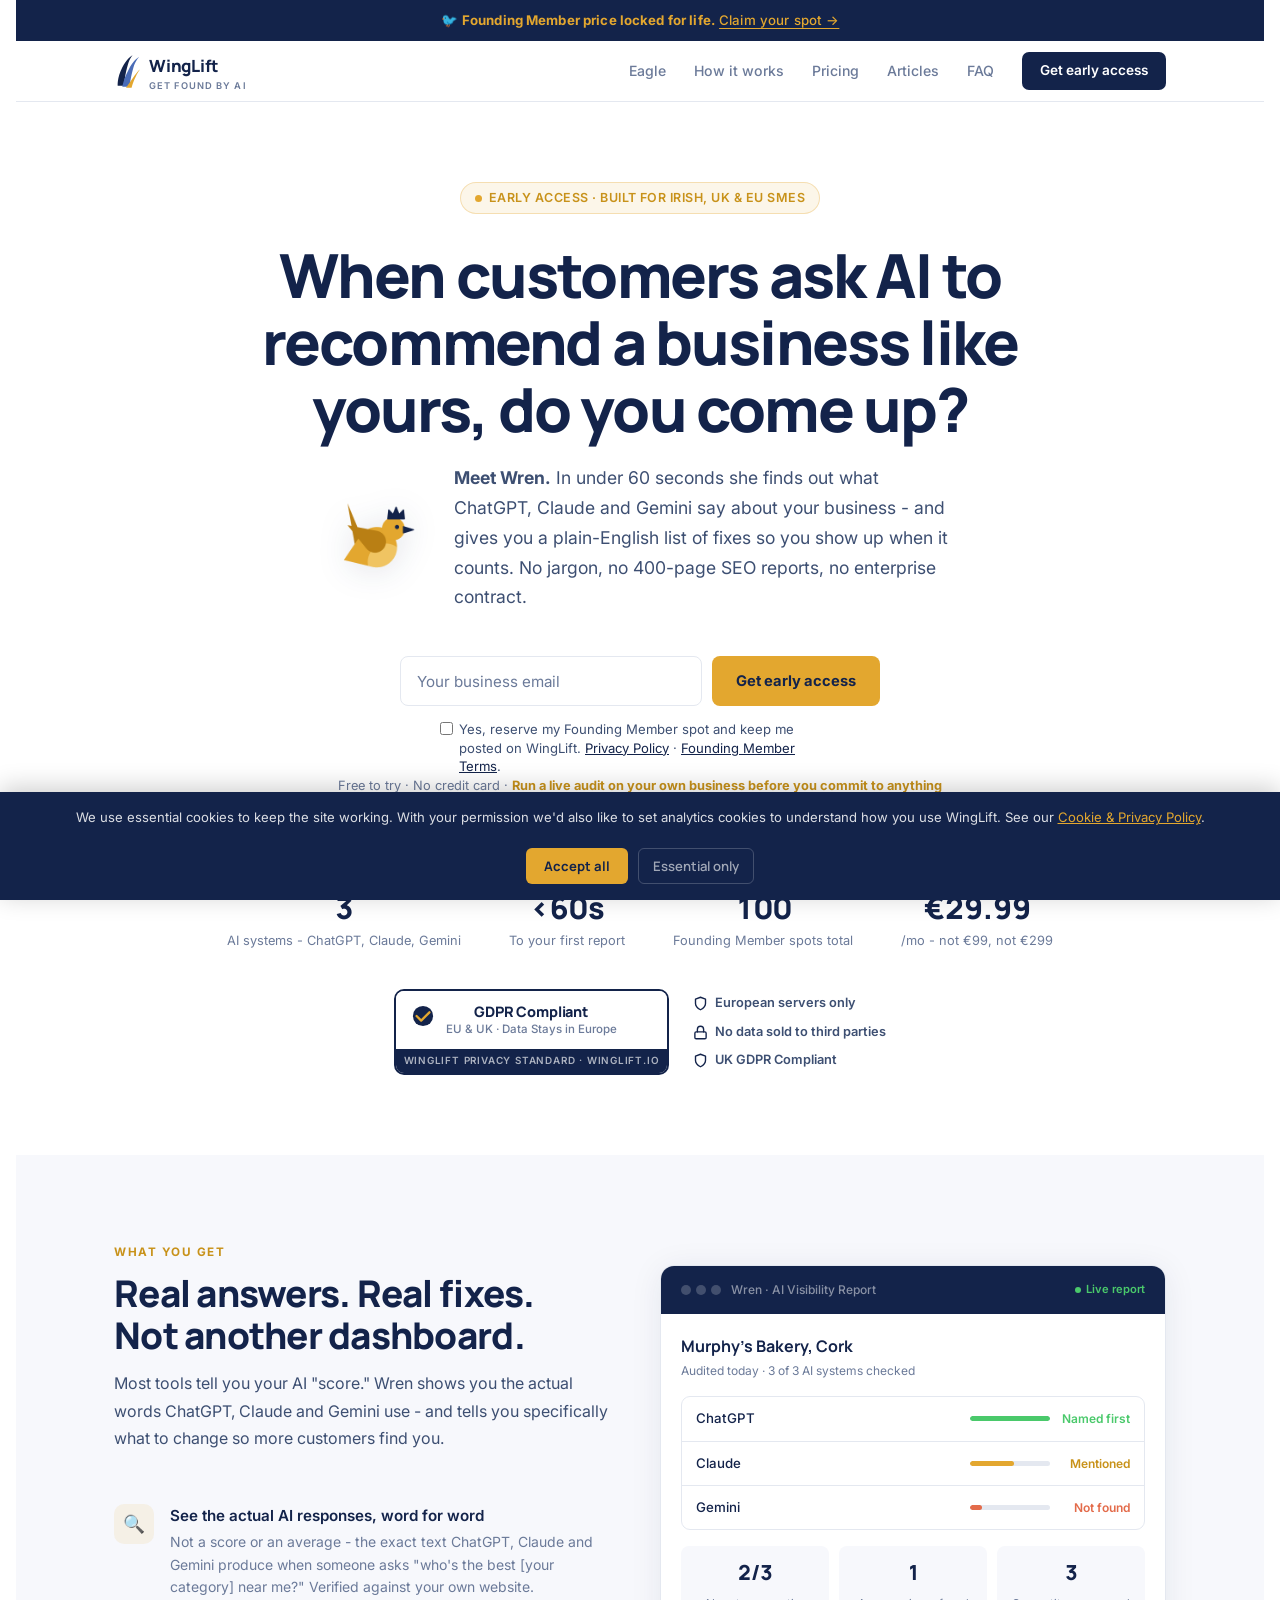
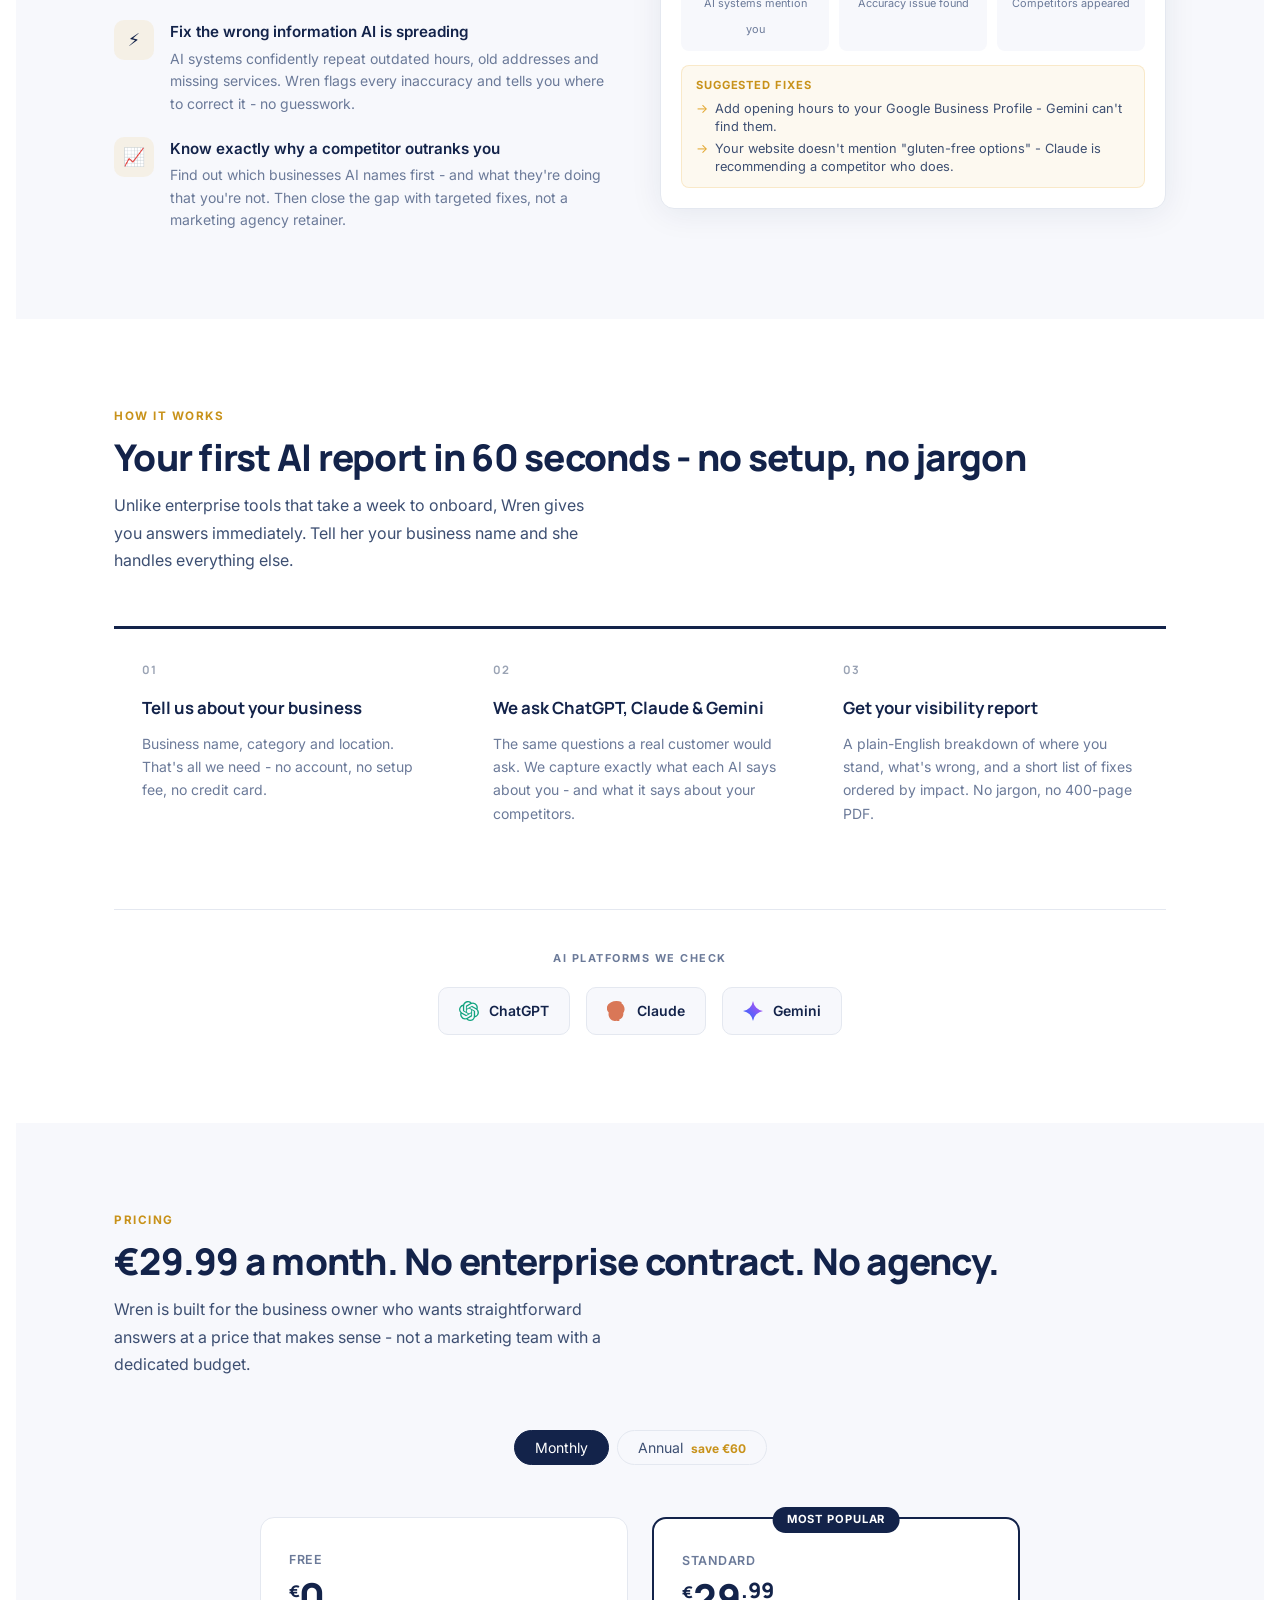
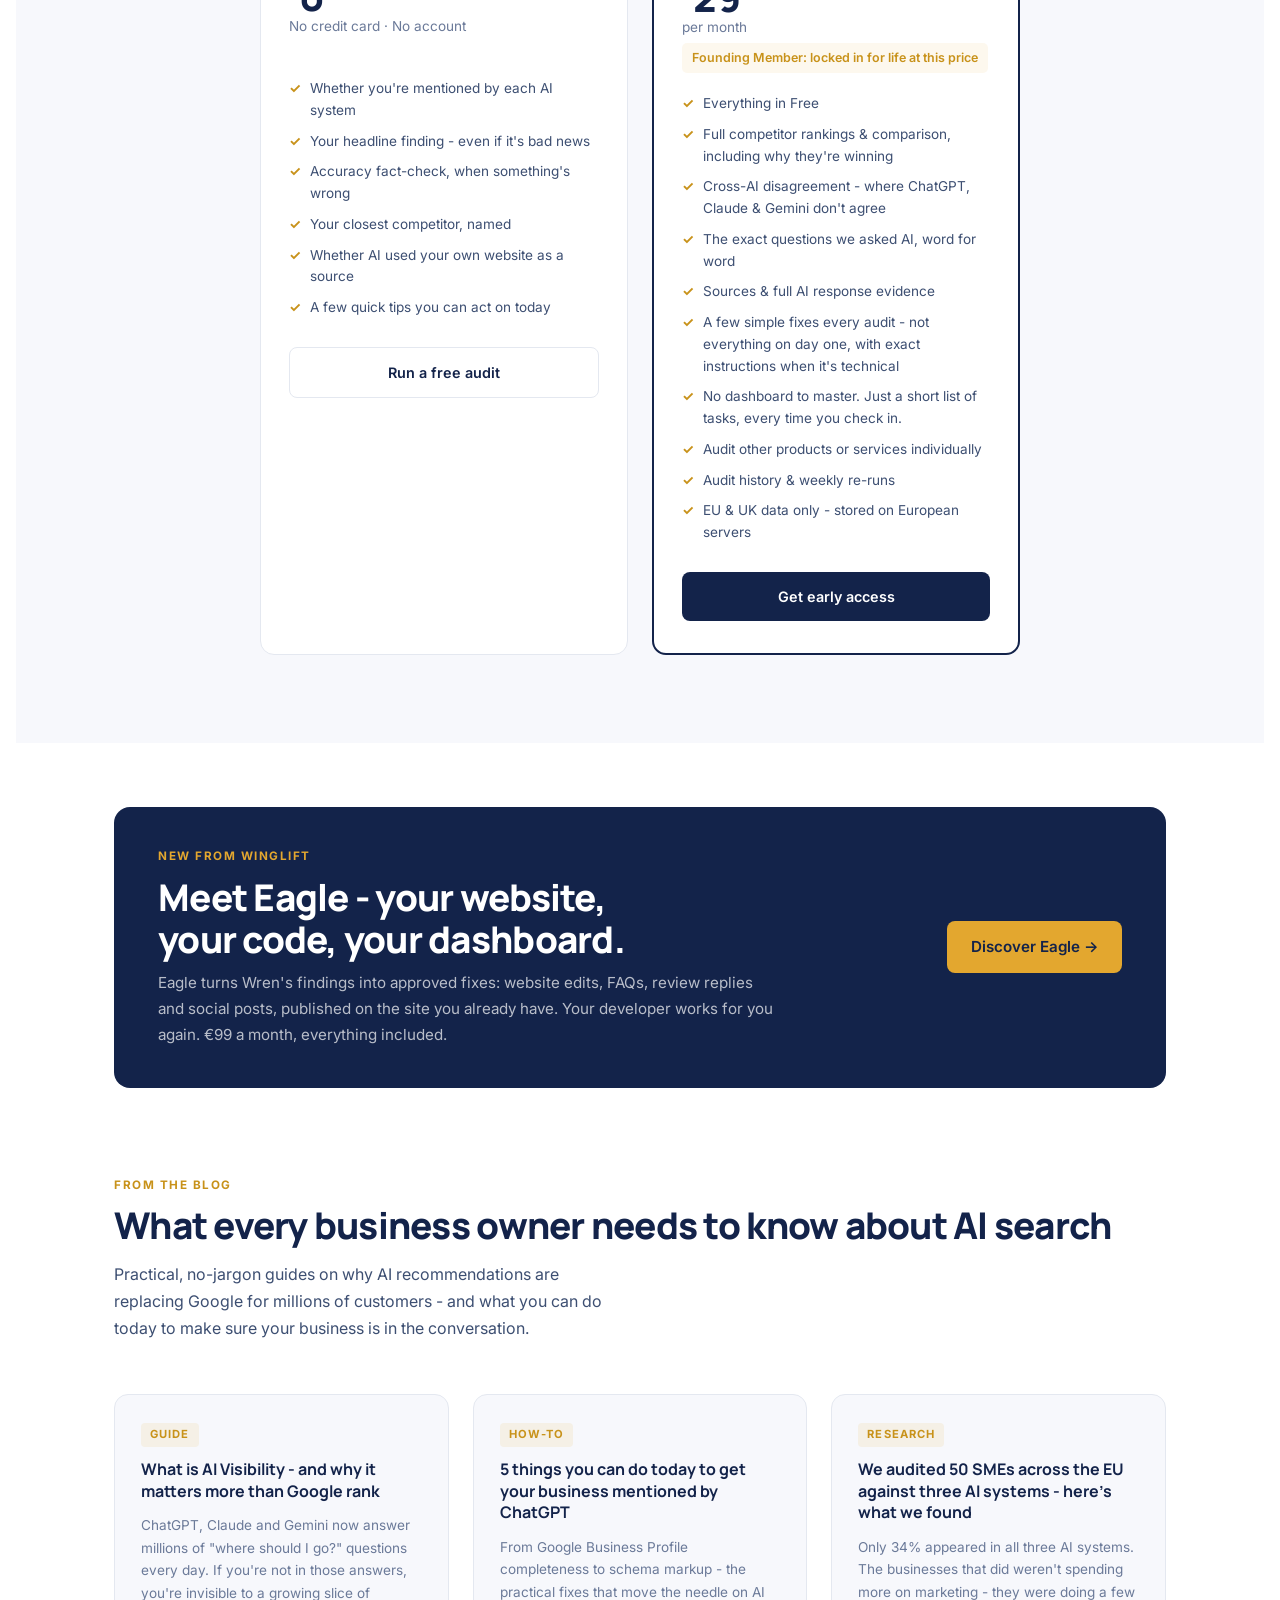
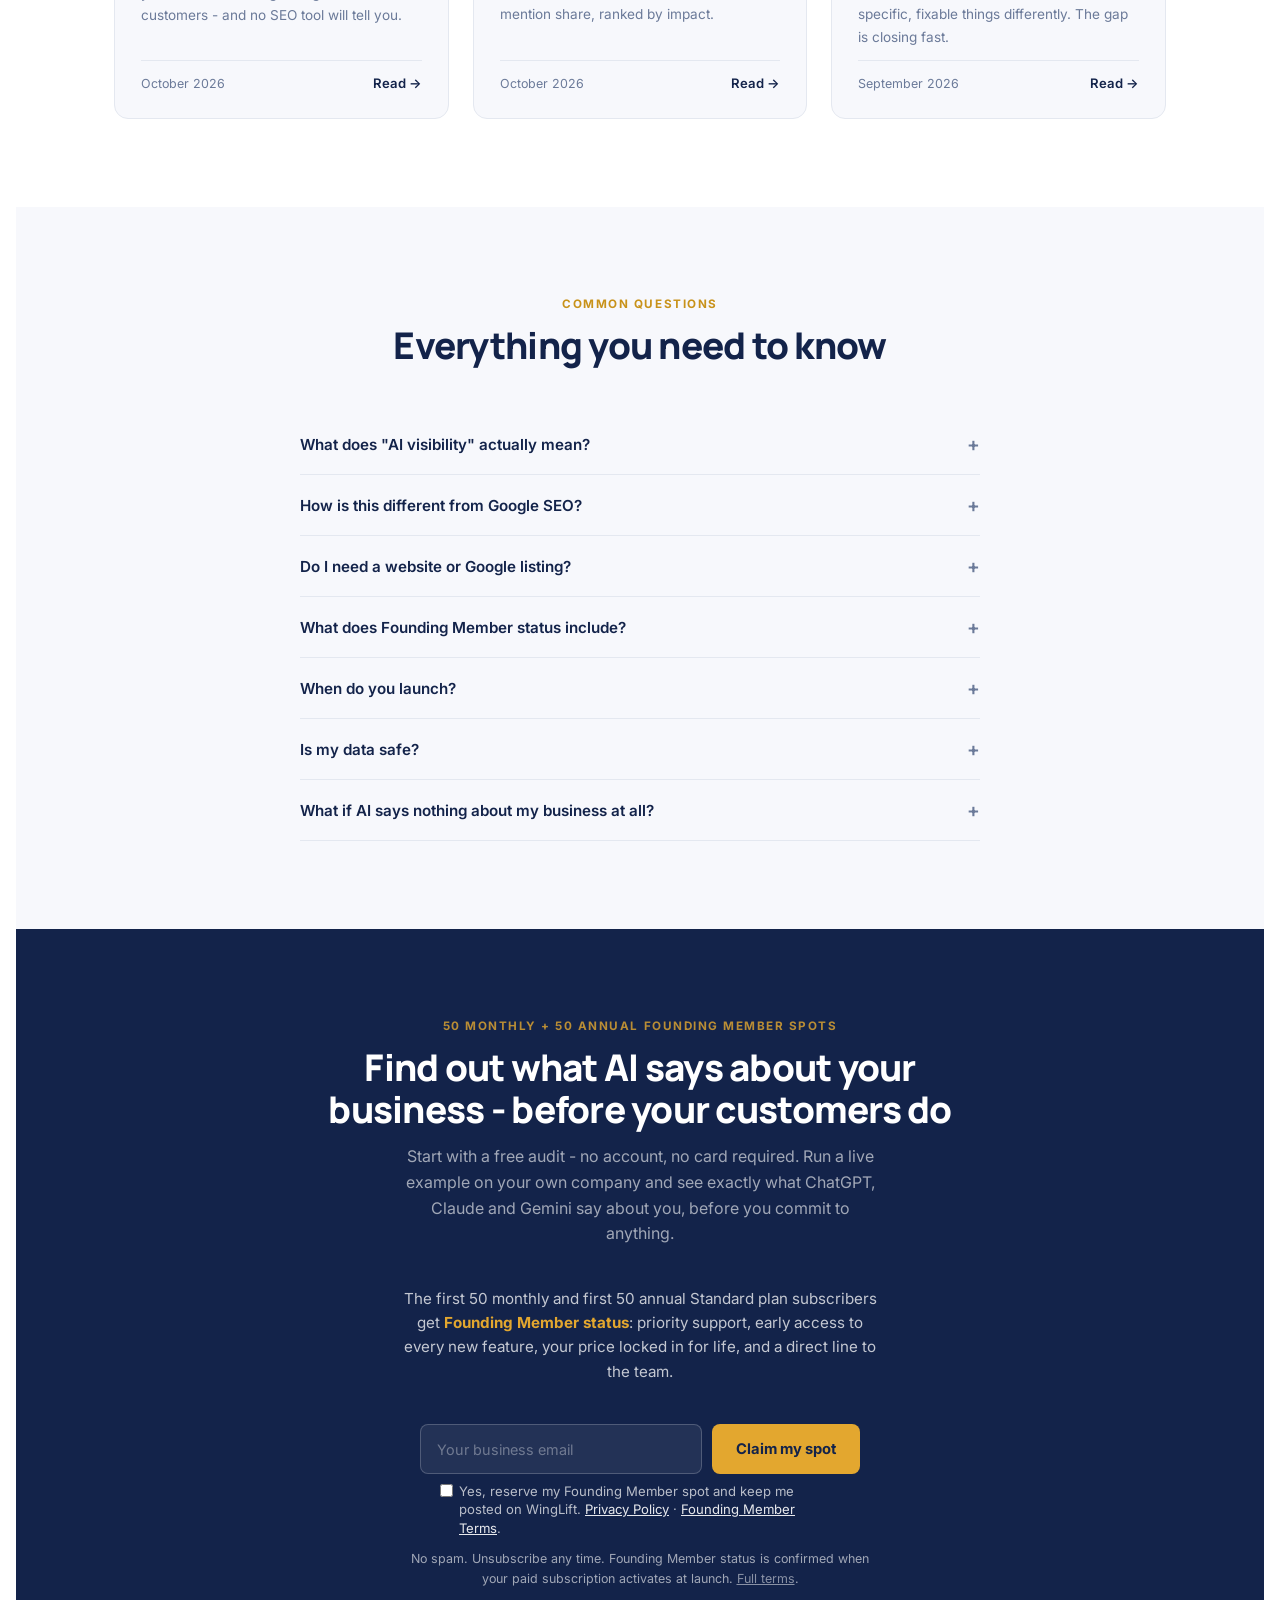
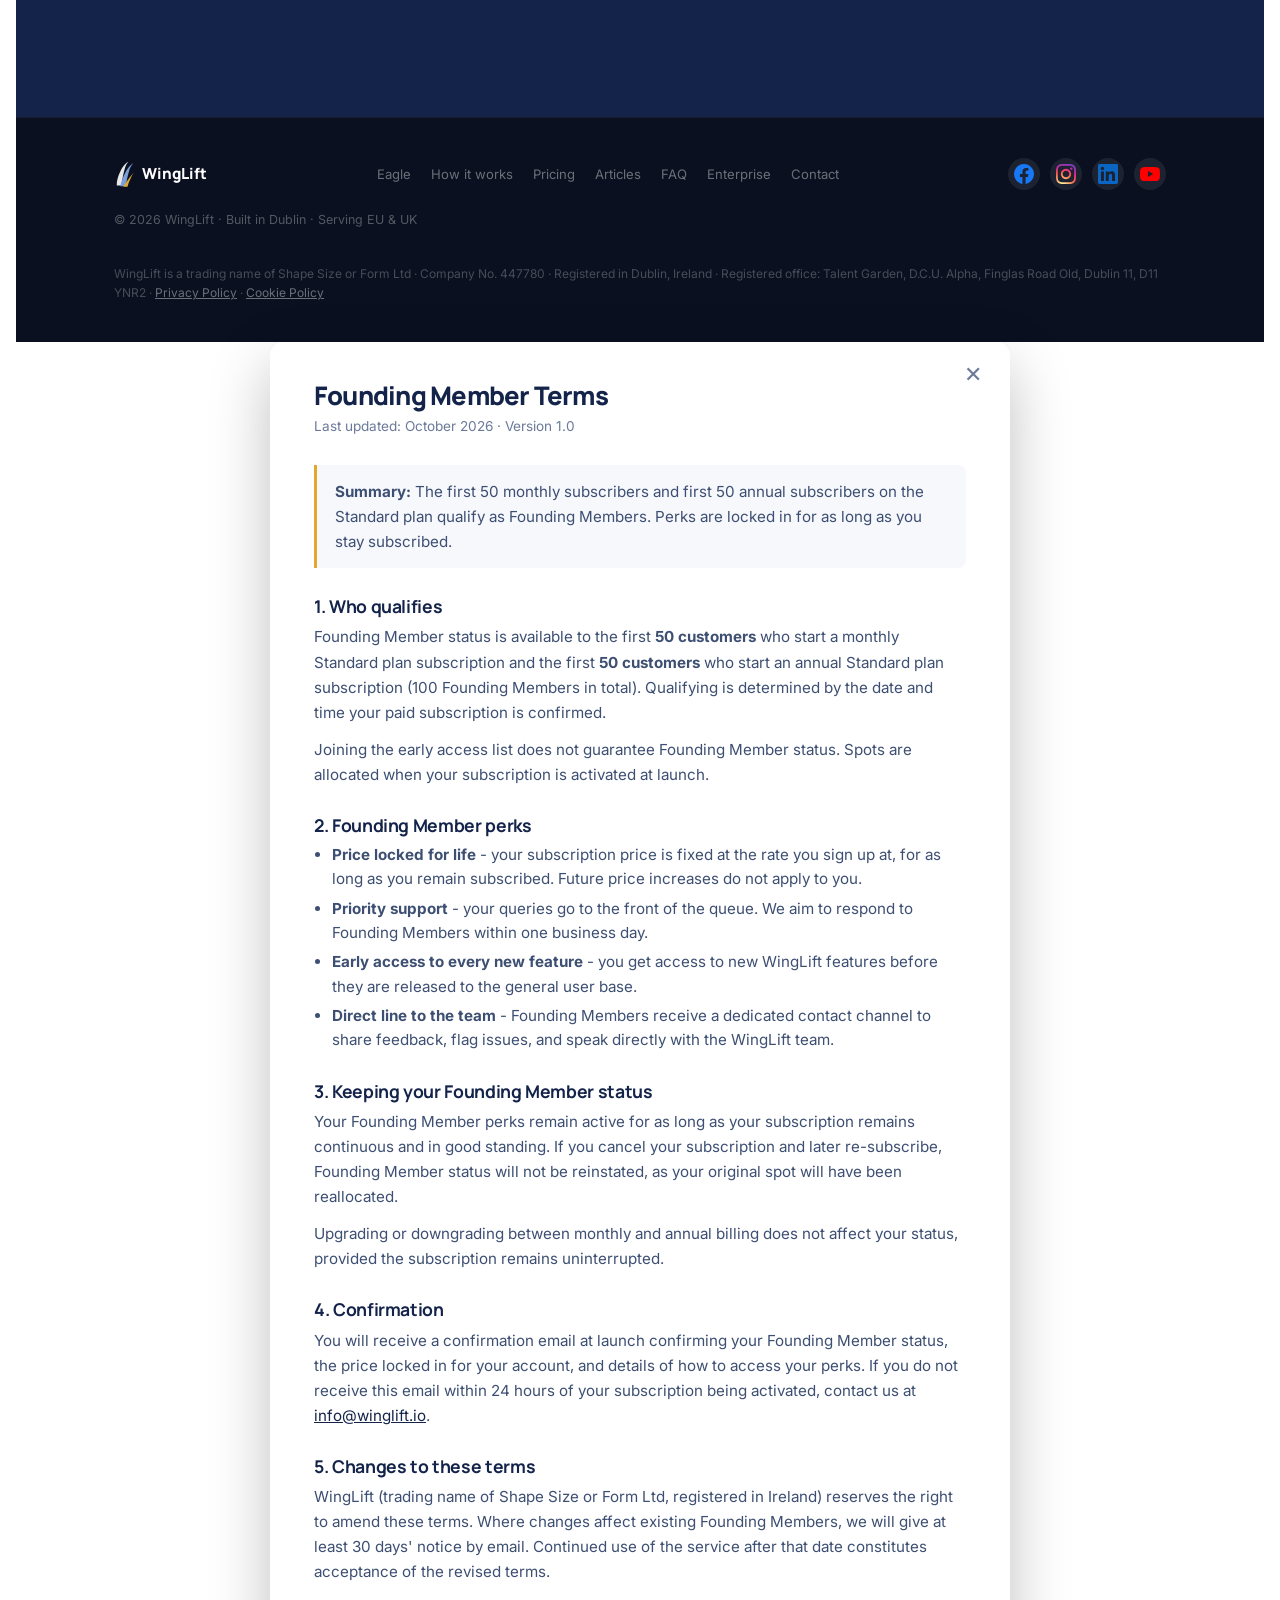
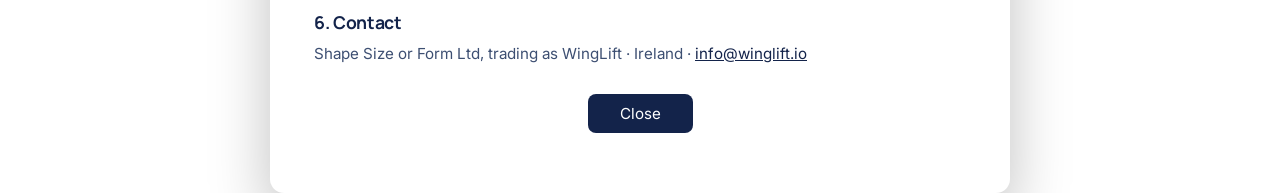
==== site-preview/index.html @ 0d0811d2 "Add review-only preview of winglift.io homepage and Eagle page Co-Authored-By: Devin AI <158243242+d" ====
<!DOCTYPE html>
<html lang="en" data-theme="light">
<head>
<meta charset="UTF-8">
<meta name="viewport" content="width=device-width, initial-scale=1.0">
<title>WingLift - AI Visibility Audit</title>
<meta name="claude:viewport-fit-sides" content="cover">

<!-- SEO / GEO meta -->
<meta name="description" content="WingLift's Wren audits what ChatGPT, Claude and Gemini say about your business in under 60 seconds. Find out if AI recommends you - and get a plain-English list of fixes. Free to try. Built for EU & UK SMEs.">
<meta name="robots" content="index, follow">
<meta name="googlebot" content="index, follow">

<!-- Open Graph -->
<meta property="og:type" content="website">
<meta property="og:url" content="https://winglift.io/">
<meta property="og:title" content="WingLift - AI Visibility Audit for EU & UK Businesses">
<meta property="og:description" content="Find out what ChatGPT, Claude and Gemini say about your business in under 60 seconds. Get plain-English fixes. Free to try. No card required.">
<meta property="og:image" content="https://winglift.io/og-image.png">
<meta property="og:locale" content="en_GB">
<meta property="og:site_name" content="WingLift">

<!-- Twitter / X card -->
<meta name="twitter:card" content="summary_large_image">
<meta name="twitter:title" content="WingLift - AI Visibility Audit">
<meta name="twitter:description" content="See what ChatGPT, Claude & Gemini say about your business. Get fixes. Free to try.">
<meta name="twitter:image" content="https://winglift.io/og-image.png">

<!-- Canonical -->
<link rel="canonical" href="https://winglift.io/">

<!-- Structured data (JSON-LD) -->
<script type="application/ld+json">
{
  "@context": "https://schema.org",
  "@type": "SoftwareApplication",
  "name": "Wren by WingLift",
  "applicationCategory": "BusinessApplication",
  "operatingSystem": "Web",
  "url": "https://winglift.io/",
  "description": "AI Visibility Audit tool that checks what ChatGPT, Claude and Gemini say about your business and provides actionable fixes to improve your AI search presence.",
  "offers": [
    {
      "@type": "Offer",
      "name": "Free",
      "price": "0",
      "priceCurrency": "EUR"
    },
    {
      "@type": "Offer",
      "name": "Standard Monthly",
      "price": "29.99",
      "priceCurrency": "EUR",
      "billingDuration": "P1M"
    },
    {
      "@type": "Offer",
      "name": "Standard Annual",
      "price": "299.90",
      "priceCurrency": "EUR",
      "billingDuration": "P1Y"
    }
  ],
  "provider": {
    "@type": "Organization",
    "name": "WingLift",
    "legalName": "Shape Size or Form Ltd",
    "url": "https://winglift.io/",
    "logo": "https://winglift.io/og-image.png",
    "foundingLocation": "Dublin, Ireland",
    "areaServed": ["EU", "GB"],
    "email": "info@winglift.io",
    "sameAs": [
      "https://www.facebook.com/people/WingLiftai/61595700029586/",
      "https://www.instagram.com/wingliftai/",
      "https://linkedin.com/company/wingliftai",
      "https://www.youtube.com/@wingliftai"
    ]
  }
}
</script>

<link rel="preconnect" href="https://fonts.googleapis.com">
<link rel="stylesheet" href="https://fonts.googleapis.com/css2?family=Inter:ital,wght@0,300;0,400;0,500;0,600;0,700;1,400&family=Manrope:wght@600;700;800&display=swap">

<style>
/*
  Layout: clean white SaaS, single product focus, pre-launch early-adopter
  Palette: white bg, navy text, gold accent, light grey surfaces
  WingLift brand: navy #13234A, gold #E3A72F
*/
:root {
  --navy:     #13234A;
  --navy-80:  #2B3D6B;
  --gold:     #E3A72F;
  --gold-dk:  #C8921A;
  --bg:       #FFFFFF;
  --surface:  #F7F8FC;
  --border:   #E4E8F0;
  --muted:    #6B7A99;
  --fg:       #13234A;
  --fg-soft:  #3D4F72;
  color-scheme: light;
}

@media (prefers-color-scheme: dark) {
  :root:not([data-theme="light"]) {
    --bg:      #0D1525;
    --surface: #13234A;
    --border:  rgba(255,255,255,0.08);
    --muted:   #8A96B4;
    --fg:      #F0F2F8;
    --fg-soft: #B0BCDA;
    --navy-80: #4A6099;
    color-scheme: dark;
  }
}
:root[data-theme="dark"] {
  --bg:      #0D1525;
  --surface: #13234A;
  --border:  rgba(255,255,255,0.08);
  --muted:   #8A96B4;
  --fg:      #F0F2F8;
  --fg-soft: #B0BCDA;
  --navy-80: #4A6099;
  color-scheme: dark;
}

*, *::before, *::after { box-sizing: border-box; margin: 0; padding: 0; }

html, body {
  background: var(--bg);
  color: var(--fg);
  font-family: 'Inter', system-ui, sans-serif;
  font-size: 16px;
  line-height: 1.6;
  -webkit-font-smoothing: antialiased;
}

body {
  padding-left: max(16px, env(safe-area-inset-left, 0px));
  padding-right: max(16px, env(safe-area-inset-right, 0px));
  padding-block: 0;
}

.container {
  max-width: 1100px;
  margin-inline: auto;
  padding-inline: max(24px, env(safe-area-inset-left, 0px));
}

/* ── NAV ── */
nav {
  position: sticky;
  top: env(safe-area-inset-top, 0px);
  z-index: 100;
  background: rgba(255,255,255,0.92);
  backdrop-filter: blur(12px);
  -webkit-backdrop-filter: blur(12px);
  border-bottom: 1px solid var(--border);
  padding-block: 0;
}
@media (prefers-color-scheme: dark) {
  :root:not([data-theme="light"]) nav { background: rgba(13,21,37,0.92); }
}
:root[data-theme="dark"] nav { background: rgba(13,21,37,0.92); }

body::before {
  content: "";
  position: fixed;
  inset: 0 0 auto;
  height: env(safe-area-inset-top, 0px);
  z-index: 101;
  background: var(--bg);
}

.nav-inner {
  display: flex;
  align-items: center;
  justify-content: space-between;
  height: 60px;
  padding-inline: max(24px, env(safe-area-inset-left, 0px));
  max-width: 1100px;
  margin-inline: auto;
}

.nav-logo {
  display: flex;
  align-items: center;
  gap: 9px;
  text-decoration: none;
  color: var(--fg);
}
.nav-logo svg { width: 26px; height: 34px; flex-shrink: 0; }
.nav-wordmark { font-family: 'Manrope', sans-serif; font-weight: 800; font-size: 1.05rem; letter-spacing: -0.01em; }
.nav-tagline { font-size: 0.58rem; font-weight: 600; letter-spacing: 0.12em; text-transform: uppercase; color: var(--muted); line-height: 1; display: block; margin-top: 1px; }

.nav-right {
  display: flex;
  align-items: center;
  gap: 28px;
}
.nav-right a {
  text-decoration: none;
  color: var(--muted);
  font-size: 0.88rem;
  font-weight: 500;
  transition: color 0.15s;
}
.nav-right a:hover { color: var(--fg); }
.nav-cta {
  background: var(--navy) !important;
  color: #fff !important;
  padding: 8px 18px !important;
  border-radius: 7px !important;
  font-weight: 600 !important;
  font-size: 0.85rem !important;
  transition: background 0.15s !important;
}
.nav-cta:hover { background: var(--navy-80) !important; }

/* ── ANNOUNCEMENT BANNER ── */
.banner {
  background: var(--navy);
  color: #fff;
  text-align: center;
  padding: 10px 24px;
  font-size: 0.83rem;
  font-weight: 500;
  letter-spacing: 0.01em;
}
.banner strong { color: var(--gold); }
.banner a { color: var(--gold); text-decoration: underline; text-underline-offset: 3px; }

/* ── HERO ── */
#hero {
  padding-top: 80px;
  padding-bottom: 80px;
  text-align: center;
  background: var(--bg);
}

.hero-badge {
  display: inline-flex;
  align-items: center;
  gap: 7px;
  background: rgba(227,167,47,0.1);
  border: 1px solid rgba(227,167,47,0.3);
  color: var(--gold-dk);
  border-radius: 20px;
  padding: 5px 14px;
  font-size: 0.78rem;
  font-weight: 600;
  letter-spacing: 0.04em;
  text-transform: uppercase;
  margin-bottom: 28px;
}
@media (prefers-color-scheme: dark) {
  :root:not([data-theme="light"]) .hero-badge { color: var(--gold); }
}
:root[data-theme="dark"] .hero-badge { color: var(--gold); }

.hero-badge::before {
  content: "";
  width: 7px; height: 7px;
  background: var(--gold);
  border-radius: 50%;
  animation: pulse-dot 2s ease-in-out infinite;
}
@keyframes pulse-dot {
  0%,100% { opacity: 1; transform: scale(1); }
  50%      { opacity: 0.5; transform: scale(0.7); }
}

h1 {
  font-family: 'Manrope', sans-serif;
  font-size: clamp(2.2rem, 5.5vw, 3.8rem);
  font-weight: 800;
  line-height: 1.1;
  letter-spacing: -0.03em;
  color: var(--fg);
  text-wrap: balance;
  max-width: 760px;
  margin-inline: auto;
  margin-bottom: 20px;
}
h1 span { color: var(--gold); }

.hero-sub {
  font-size: 1.1rem;
  color: var(--fg-soft);
  max-width: 540px;
  margin-inline: auto;
  margin-bottom: 44px;
  line-height: 1.7;
}

/* ── HERO WREN ── */
.hero-wren {
  display: flex;
  align-items: center;
  gap: 24px;
  max-width: 640px;
  margin-inline: auto;
  margin-bottom: 44px;
  text-align: left;
}
.wren-img {
  width: 110px;
  height: 110px;
  flex-shrink: 0;
  object-fit: contain;
  filter: drop-shadow(0 4px 16px rgba(19,35,74,0.12));
}
.hero-wren .hero-sub {
  margin-bottom: 0;
  text-align: left;
}
@media (max-width: 500px) {
  .hero-wren { flex-direction: column; text-align: center; }
  .hero-wren .hero-sub { text-align: center; }
  .wren-img { width: 80px; height: 80px; }
}

/* ── EMAIL CAPTURE ── */
.signup-box {
  display: flex;
  gap: 10px;
  max-width: 480px;
  margin-inline: auto;
  margin-bottom: 14px;
  flex-wrap: wrap;
}
.signup-box input {
  flex: 1;
  min-width: 220px;
  height: 50px;
  border: 1.5px solid var(--border);
  border-radius: 8px;
  padding: 0 16px;
  font-family: 'Inter', sans-serif;
  font-size: 0.95rem;
  background: var(--bg);
  color: var(--fg);
  outline: none;
  transition: border-color 0.2s;
}
.signup-box input::placeholder { color: var(--muted); }
.signup-box input:focus { border-color: var(--gold); }
.btn-gold {
  height: 50px;
  padding: 0 24px;
  background: var(--gold);
  color: var(--navy);
  font-family: 'Inter', sans-serif;
  font-weight: 700;
  font-size: 0.92rem;
  border: none;
  border-radius: 8px;
  cursor: pointer;
  white-space: nowrap;
  transition: background 0.15s, transform 0.1s;
}
.btn-gold:hover { background: var(--gold-dk); transform: translateY(-1px); }

.consent-label {
  display: flex;
  align-items: flex-start;
  gap: 6px;
  font-size: 0.82rem;
  color: var(--fg-soft);
  cursor: pointer;
  line-height: 1.4;
  max-width: 400px;
  margin: 8px auto 0;
  text-align: left;
}
.consent-label input[type="checkbox"] {
  flex-shrink: 0;
  margin-top: 2px;
  accent-color: var(--gold);
  width: 13px;
  height: 13px;
  cursor: pointer;
}
.consent-label span {
  display: inline;
}
.consent-label a { color: var(--navy); }
.consent-label-dark { color: rgba(255,255,255,0.7); }
.consent-label-dark a { color: rgba(255,255,255,0.9); }
.consent-error { color: #E36B4A; font-size: 0.82rem; margin-top: 4px; display: none; }

.signup-note {
  font-size: 0.8rem;
  color: var(--muted);
  text-align: center;
}
.signup-note strong { color: var(--gold-dk); }
@media (prefers-color-scheme: dark) {
  :root:not([data-theme="light"]) .signup-note strong { color: var(--gold); }
}
:root[data-theme="dark"] .signup-note strong { color: var(--gold); }

/* Confirmation state */
.signup-confirm {
  display: none;
  background: rgba(74,201,107,0.08);
  border: 1px solid rgba(74,201,107,0.25);
  border-radius: 8px;
  padding: 14px 20px;
  color: #2a9d4f;
  font-weight: 600;
  font-size: 0.9rem;
  max-width: 480px;
  margin-inline: auto;
  margin-bottom: 14px;
  text-align: center;
}

/* ── SOCIAL PROOF STRIP ── */
.proof-strip {
  margin-top: 60px;
  padding-top: 36px;
  border-top: 1px solid var(--border);
  display: flex;
  justify-content: center;
  gap: 48px;
  flex-wrap: wrap;
}
.proof-item { text-align: center; }
.proof-num {
  font-family: 'Manrope', sans-serif;
  font-size: 1.9rem;
  font-weight: 800;
  color: var(--fg);
  display: block;
  line-height: 1;
  margin-bottom: 4px;
  font-variant-numeric: tabular-nums;
}
.proof-label { font-size: 0.8rem; color: var(--muted); }

/* ── GDPR TRUST STRIP ── */
.trust-strip {
  margin-top: 36px;
  display: flex;
  align-items: center;
  justify-content: center;
  gap: 24px;
  flex-wrap: wrap;
}
.gdpr-badge {
  border: 2px solid var(--navy);
  border-radius: 10px;
  overflow: hidden;
  flex-shrink: 0;
  min-width: 220px;
}
@media (prefers-color-scheme: dark) {
  :root:not([data-theme="light"]) .gdpr-badge { border-color: var(--gold); }
}
:root[data-theme="dark"] .gdpr-badge { border-color: var(--gold); }
.gdpr-badge-inner {
  display: flex;
  align-items: center;
  gap: 12px;
  padding: 12px 16px;
  background: var(--bg);
}
.gdpr-tick-wrap { flex-shrink: 0; }
.gdpr-title {
  font-family: 'Manrope', sans-serif;
  font-weight: 800;
  font-size: 0.9rem;
  color: var(--navy);
  letter-spacing: -0.01em;
  line-height: 1.2;
}
@media (prefers-color-scheme: dark) {
  :root:not([data-theme="light"]) .gdpr-title { color: var(--gold); }
}
:root[data-theme="dark"] .gdpr-title { color: var(--gold); }
.gdpr-sub {
  font-size: 0.72rem;
  color: var(--muted);
  font-weight: 500;
  line-height: 1.3;
  margin-top: 2px;
}
.gdpr-footer {
  background: var(--navy);
  color: rgba(255,255,255,0.65);
  font-size: 0.62rem;
  font-weight: 600;
  letter-spacing: 0.08em;
  text-transform: uppercase;
  text-align: center;
  padding: 4px 8px;
}
@media (prefers-color-scheme: dark) {
  :root:not([data-theme="light"]) .gdpr-footer { background: var(--gold); color: var(--navy); }
}
:root[data-theme="dark"] .gdpr-footer { background: var(--gold); color: var(--navy); }
.trust-badges-inline {
  display: flex;
  flex-direction: column;
  gap: 8px;
}
.trust-badge {
  display: flex;
  align-items: center;
  gap: 7px;
  font-size: 0.8rem;
  font-weight: 600;
  color: var(--fg-soft);
}
.trust-badge svg { flex-shrink: 0; color: var(--navy); }
@media (prefers-color-scheme: dark) {
  :root:not([data-theme="light"]) .trust-badge svg { color: var(--gold); }
}
:root[data-theme="dark"] .trust-badge svg { color: var(--gold); }

/* ── REPORT PREVIEW ── */
#preview {
  background: var(--surface);
  padding-block: 88px;
}
.section-eyebrow {
  font-size: 0.73rem;
  font-weight: 700;
  letter-spacing: 0.13em;
  text-transform: uppercase;
  color: var(--gold-dk);
  margin-bottom: 10px;
  display: block;
}
@media (prefers-color-scheme: dark) {
  :root:not([data-theme="light"]) .section-eyebrow { color: var(--gold); }
}
:root[data-theme="dark"] .section-eyebrow { color: var(--gold); }

h2 {
  font-family: 'Manrope', sans-serif;
  font-size: clamp(1.6rem, 3vw, 2.3rem);
  font-weight: 800;
  line-height: 1.15;
  letter-spacing: -0.02em;
  color: var(--fg);
  text-wrap: balance;
  margin-bottom: 14px;
}
.section-sub {
  font-size: 1rem;
  color: var(--fg-soft);
  max-width: 500px;
  line-height: 1.7;
  margin-bottom: 52px;
}

.preview-grid {
  display: grid;
  grid-template-columns: 1fr 1fr;
  gap: 40px;
  align-items: center;
}

/* Report mockup card */
.report-card {
  background: var(--bg);
  border: 1px solid var(--border);
  border-radius: 14px;
  overflow: hidden;
  box-shadow: 0 4px 32px rgba(19,35,74,0.08);
}
.report-topbar {
  background: var(--navy);
  padding: 14px 20px;
  display: flex;
  align-items: center;
  justify-content: space-between;
}
.report-topbar-left { display: flex; align-items: center; gap: 10px; }
.report-dots { display: flex; gap: 5px; }
.report-dots span {
  width: 10px; height: 10px;
  border-radius: 50%;
  background: rgba(255,255,255,0.2);
}
.report-title-bar { font-size: 0.75rem; color: rgba(255,255,255,0.5); font-weight: 500; }
.report-live { display: flex; align-items: center; gap: 5px; font-size: 0.7rem; color: #4AC96B; font-weight: 600; }
.report-live::before { content: ""; width: 6px; height: 6px; background: #4AC96B; border-radius: 50%; animation: pulse-dot 1.5s infinite; }

.report-body { padding: 20px; }
.report-biz { margin-bottom: 16px; }
.report-biz-name { font-family: 'Manrope', sans-serif; font-weight: 700; font-size: 1rem; color: var(--fg); }
.report-biz-meta { font-size: 0.75rem; color: var(--muted); margin-top: 2px; }

.ai-rows { border: 1px solid var(--border); border-radius: 9px; overflow: hidden; margin-bottom: 16px; }
.ai-row {
  display: grid;
  grid-template-columns: 1fr auto auto;
  align-items: center;
  gap: 12px;
  padding: 11px 14px;
  border-bottom: 1px solid var(--border);
}
.ai-row:last-child { border-bottom: none; }
.ai-name { font-size: 0.83rem; font-weight: 500; color: var(--fg); }
.ai-bar-wrap { width: 80px; height: 5px; background: var(--border); border-radius: 3px; overflow: hidden; }
.ai-bar { height: 100%; border-radius: 3px; }
.bar-green  { background: #4AC96B; }
.bar-gold   { background: var(--gold); }
.bar-red    { background: #E36B4A; }
.ai-label { font-size: 0.75rem; font-weight: 600; width: 68px; text-align: right; font-variant-numeric: tabular-nums; }
.label-green { color: #4AC96B; }
.label-gold  { color: var(--gold-dk); }
.label-red   { color: #E36B4A; }

.report-metrics {
  display: grid;
  grid-template-columns: repeat(3,1fr);
  gap: 10px;
}
.metric-tile {
  background: var(--surface);
  border-radius: 8px;
  padding: 10px 12px;
  text-align: center;
}
.metric-val { font-family: 'Manrope', sans-serif; font-weight: 800; font-size: 1.3rem; color: var(--fg); display: block; font-variant-numeric: tabular-nums; }
.metric-key { font-size: 0.68rem; color: var(--muted); margin-top: 2px; line-height: 1.3; }

.report-fix {
  margin-top: 14px;
  background: rgba(227,167,47,0.07);
  border: 1px solid rgba(227,167,47,0.2);
  border-radius: 8px;
  padding: 11px 14px;
}
.fix-label { font-size: 0.7rem; font-weight: 700; letter-spacing: 0.08em; text-transform: uppercase; color: var(--gold-dk); margin-bottom: 6px; }
.fix-item { font-size: 0.8rem; color: var(--fg-soft); display: flex; gap: 7px; align-items: flex-start; margin-bottom: 4px; line-height: 1.4; }
.fix-item::before { content: "→"; color: var(--gold); flex-shrink: 0; }
.fix-item:last-child { margin-bottom: 0; }

/* Benefit list */
.benefit-list { list-style: none; display: flex; flex-direction: column; gap: 22px; }
.benefit-item { display: flex; gap: 16px; align-items: flex-start; }
.benefit-icon {
  width: 40px; height: 40px;
  background: rgba(227,167,47,0.1);
  border-radius: 10px;
  display: flex; align-items: center; justify-content: center;
  flex-shrink: 0;
  font-size: 1.1rem;
}
.benefit-title { font-weight: 600; font-size: 0.95rem; color: var(--fg); margin-bottom: 3px; }
.benefit-desc { font-size: 0.875rem; color: var(--muted); line-height: 1.6; }

/* ── HOW IT WORKS ── */
#how { padding-block: 88px; background: var(--bg); }
.steps { display: grid; grid-template-columns: repeat(3,1fr); gap: 0; margin-top: 52px; }
.step {
  padding: 32px 28px 28px;
  border-top: 3px solid var(--navy);
  position: relative;
}
.step-num {
  font-family: 'Manrope', sans-serif;
  font-size: 0.72rem;
  font-weight: 700;
  letter-spacing: 0.1em;
  color: #9AA3B4;
  margin-bottom: 16px;
  display: block;
}
.step h3 { font-family: 'Manrope', sans-serif; font-size: 1.05rem; font-weight: 700; margin-bottom: 10px; color: var(--fg); }
.step p  { font-size: 0.875rem; color: var(--muted); line-height: 1.65; }

/* AI platforms strip */
.ai-platforms {
  margin-top: 56px;
  padding-top: 40px;
  border-top: 1px solid var(--border);
  text-align: center;
}
.ai-platforms-eyebrow {
  font-size: 0.68rem;
  font-weight: 700;
  letter-spacing: 0.14em;
  text-transform: uppercase;
  color: var(--muted);
  margin-bottom: 20px;
  display: block;
}
.ai-logos {
  display: flex;
  justify-content: center;
  gap: 16px;
  flex-wrap: wrap;
}
.ai-logo-tile {
  display: flex;
  align-items: center;
  gap: 10px;
  background: var(--surface);
  border: 1px solid var(--border);
  border-radius: 10px;
  padding: 12px 20px;
  font-size: 0.875rem;
  font-weight: 600;
  color: var(--fg);
}
.ai-logo-tile svg { flex-shrink: 0; }

/* ── PRICING ── */
#pricing { background: var(--surface); padding-block: 88px; }
.pricing-grid { display: grid; grid-template-columns: 1fr 1fr; gap: 24px; max-width: 760px; margin-inline: auto; margin-top: 52px; }
.price-card {
  background: var(--bg);
  border: 1px solid var(--border);
  border-radius: 14px;
  padding: 32px 28px;
  position: relative;
}
.price-card.featured {
  border-color: var(--navy);
  border-width: 2px;
}
.price-featured-tag {
  position: absolute;
  top: -12px;
  left: 50%;
  transform: translateX(-50%);
  background: var(--navy);
  color: #fff;
  font-size: 0.7rem;
  font-weight: 700;
  letter-spacing: 0.08em;
  text-transform: uppercase;
  padding: 4px 14px;
  border-radius: 20px;
  white-space: nowrap;
}
.pricing-toggle { display: flex; gap: 8px; justify-content: center; margin-bottom: 28px; }
.toggle-btn { padding: 8px 20px; border-radius: 20px; border: 1.5px solid var(--border); background: transparent; font-family: 'Inter', sans-serif; font-size: 0.88rem; color: var(--fg-soft); cursor: pointer; transition: all 0.2s; }
.toggle-btn.active { background: var(--navy); color: #fff; border-color: var(--navy); }
.toggle-save { font-size: 0.75rem; font-weight: 700; color: var(--gold-dk); margin-left: 4px; }
.price-tier { font-size: 0.78rem; font-weight: 600; color: var(--muted); letter-spacing: 0.06em; text-transform: uppercase; margin-bottom: 8px; }
.price-amount {
  font-family: 'Manrope', sans-serif;
  font-size: 2.4rem;
  font-weight: 800;
  color: var(--fg);
  line-height: 1;
  font-variant-numeric: tabular-nums;
}
.price-amount sup { font-size: 1rem; vertical-align: super; }
.price-period { font-size: 0.85rem; color: var(--muted); margin-bottom: 4px; }
.price-early {
  font-size: 0.78rem;
  color: var(--gold-dk);
  font-weight: 600;
  margin-bottom: 20px;
  padding: 5px 10px;
  background: rgba(227,167,47,0.08);
  border-radius: 5px;
  display: inline-block;
}
@media (prefers-color-scheme: dark) {
  :root:not([data-theme="light"]) .price-early { color: var(--gold); }
}
:root[data-theme="dark"] .price-early { color: var(--gold); }
.price-features { list-style: none; display: flex; flex-direction: column; gap: 9px; margin-bottom: 28px; }
.price-features li { font-size: 0.85rem; color: var(--fg-soft); display: flex; gap: 9px; }
.price-features li::before { content: "✓"; color: var(--gold-dk); font-weight: 700; flex-shrink: 0; }
@media (prefers-color-scheme: dark) {
  :root:not([data-theme="light"]) .price-features li::before { color: var(--gold); }
}
:root[data-theme="dark"] .price-features li::before { color: var(--gold); }
.btn-navy {
  display: block;
  width: 100%;
  padding: 13px;
  background: var(--navy);
  color: #fff;
  font-family: 'Inter', sans-serif;
  font-weight: 600;
  font-size: 0.9rem;
  border: none;
  border-radius: 8px;
  cursor: pointer;
  text-align: center;
  text-decoration: none;
  transition: background 0.15s;
}
.btn-navy:hover { background: var(--navy-80); }
.btn-outline {
  display: block;
  width: 100%;
  padding: 13px;
  background: transparent;
  color: var(--fg);
  font-family: 'Inter', sans-serif;
  font-weight: 600;
  font-size: 0.9rem;
  border: 1.5px solid var(--border);
  border-radius: 8px;
  cursor: pointer;
  text-align: center;
  text-decoration: none;
  transition: border-color 0.15s;
}
.btn-outline:hover { border-color: var(--navy); }

/* ── ARTICLES ── */
#articles { background: var(--bg); padding-block: 88px; }
.articles-grid {
  display: grid;
  grid-template-columns: repeat(3, 1fr);
  gap: 24px;
  margin-top: 52px;
}
.article-card {
  background: var(--surface);
  border: 1px solid var(--border);
  border-radius: 14px;
  padding: 28px 26px 24px;
  display: flex;
  flex-direction: column;
  gap: 12px;
  transition: box-shadow 0.2s, transform 0.15s;
}
.article-card:hover {
  box-shadow: 0 6px 28px rgba(19,35,74,0.1);
  transform: translateY(-2px);
}
.article-tag {
  display: inline-block;
  font-size: 0.7rem;
  font-weight: 700;
  letter-spacing: 0.1em;
  text-transform: uppercase;
  color: var(--gold-dk);
  background: rgba(227,167,47,0.1);
  border-radius: 4px;
  padding: 3px 9px;
  align-self: flex-start;
}
@media (prefers-color-scheme: dark) {
  :root:not([data-theme="light"]) .article-tag { color: var(--gold); }
}
:root[data-theme="dark"] .article-tag { color: var(--gold); }
.article-title {
  font-family: 'Manrope', sans-serif;
  font-size: 1rem;
  font-weight: 700;
  line-height: 1.35;
  color: var(--fg);
}
.article-excerpt {
  font-size: 0.85rem;
  color: var(--muted);
  line-height: 1.65;
  flex: 1;
}
.article-meta {
  display: flex;
  align-items: center;
  justify-content: space-between;
  padding-top: 12px;
  border-top: 1px solid var(--border);
  margin-top: auto;
}
.article-date { font-size: 0.78rem; color: var(--muted); }
.article-cta {
  font-size: 0.82rem;
  font-weight: 600;
  color: var(--navy);
  text-decoration: none;
  transition: color 0.15s;
}
.article-cta:hover { color: var(--gold-dk); }
@media (max-width: 800px) {
  .articles-grid { grid-template-columns: 1fr; max-width: 480px; margin-inline: auto; }
}

/* ── FAQ ── */
#faq { background: var(--surface); padding-block: 88px; }
.faq-list { max-width: 680px; margin-inline: auto; margin-top: 48px; display: flex; flex-direction: column; gap: 0; }
.faq-item { border-bottom: 1px solid var(--border); }
.faq-q {
  width: 100%;
  background: none;
  border: none;
  text-align: left;
  padding: 18px 0;
  font-family: 'Inter', sans-serif;
  font-size: 0.95rem;
  font-weight: 600;
  color: var(--fg);
  cursor: pointer;
  display: flex;
  justify-content: space-between;
  align-items: center;
  gap: 12px;
}
.faq-q::after { content: "+"; font-size: 1.2rem; color: var(--muted); flex-shrink: 0; transition: transform 0.2s; }
.faq-item.open .faq-q::after { transform: rotate(45deg); }
.faq-a { display: none; padding-bottom: 16px; font-size: 0.88rem; color: var(--muted); line-height: 1.75; }
.faq-item.open .faq-a { display: block; }

/* ── FINAL CTA ── */
#cta {
  background: var(--navy);
  padding-block: 88px;
  text-align: center;
}
#cta h2 { color: #fff; margin-bottom: 14px; }
#cta p  { color: rgba(255,255,255,0.6); max-width: 480px; margin-inline: auto; margin-bottom: 40px; }
.cta-signup { display: flex; gap: 10px; max-width: 440px; margin-inline: auto; flex-wrap: wrap; }
.cta-signup input {
  flex: 1;
  min-width: 200px;
  height: 50px;
  border: 1.5px solid rgba(255,255,255,0.2);
  border-radius: 8px;
  padding: 0 16px;
  font-family: 'Inter', sans-serif;
  font-size: 0.9rem;
  background: rgba(255,255,255,0.07);
  color: #fff;
  outline: none;
  transition: border-color 0.2s;
}
.cta-signup input::placeholder { color: rgba(255,255,255,0.35); }
.cta-signup input:focus { border-color: var(--gold); }
.cta-note { font-size: 0.78rem; color: rgba(255,255,255,0.4); margin-top: 12px; }
.cta-note strong { color: var(--gold); }
.cta-confirm { display: none; color: #4AC96B; font-weight: 600; font-size: 0.9rem; margin-top: 12px; }

/* ── FOOTER ── */
footer {
  background: #0A1020;
  padding-block: 40px;
  border-top: 1px solid rgba(255,255,255,0.06);
}
.footer-inner {
  max-width: 1100px;
  margin-inline: auto;
  padding-inline: max(24px, env(safe-area-inset-left, 0px));
  display: flex;
  align-items: center;
  justify-content: space-between;
  gap: 20px;
  flex-wrap: wrap;
}
.footer-logo { display: flex; align-items: center; gap: 8px; text-decoration: none; color: #fff; }
.footer-logo svg { width: 20px; height: 26px; }
.footer-wordmark { font-family: 'Manrope', sans-serif; font-weight: 800; font-size: 0.95rem; }
.footer-links { display: flex; gap: 20px; list-style: none; flex-wrap: wrap; }
.footer-links a { color: rgba(255,255,255,0.4); font-size: 0.82rem; text-decoration: none; transition: color 0.15s; }
.footer-links a:hover { color: rgba(255,255,255,0.8); }
.footer-copy { font-size: 0.78rem; color: rgba(255,255,255,0.3); }
.footer-social { display: flex; gap: 10px; align-items: center; }
.footer-social a {
  display: flex; align-items: center; justify-content: center;
  width: 32px; height: 32px;
  border-radius: 50%;
  background: rgba(255,255,255,0.08);
  color: rgba(255,255,255,0.6);
  text-decoration: none;
  transition: background 0.15s, color 0.15s;
}
.footer-social a:hover { background: var(--gold); color: var(--navy); }
.footer-legal {
  font-size: 0.75rem;
  color: rgba(255,255,255,0.25);
  margin-top: 14px;
  line-height: 1.6;
}
.footer-legal a { color: rgba(255,255,255,0.4); text-decoration: underline; }
.footer-legal a:hover { color: rgba(255,255,255,0.7); }

/* ── COOKIE BANNER ── */
/* ── Privacy modal ── */
#privacy-modal {
  display: none;
  position: fixed;
  inset: 0;
  z-index: 9000;
  background: rgba(10,18,40,0.65);
  backdrop-filter: blur(3px);
  overflow-y: auto;
  padding: 32px 16px;
}
#privacy-modal.open { display: block; }
.privacy-modal-box {
  background: var(--bg);
  border-radius: 14px;
  max-width: 740px;
  margin: 0 auto;
  padding: 40px 44px 48px;
  position: relative;
  box-shadow: 0 24px 60px rgba(0,0,0,0.25);
}
@media (max-width: 600px) { .privacy-modal-box { padding: 28px 20px 36px; } }
.privacy-modal-close {
  position: absolute;
  top: 18px; right: 20px;
  background: none; border: none;
  font-size: 1.4rem; cursor: pointer;
  color: var(--muted); line-height: 1;
  padding: 4px 8px;
  border-radius: 6px;
}
.privacy-modal-close:hover { background: var(--surface); color: var(--navy); }
.privacy-modal-box h1 { font-family: 'Manrope',sans-serif; font-size: 1.6rem; font-weight: 800; color: var(--navy); margin-bottom: 4px; }
.privacy-modal-box .pm-updated { font-size: 0.85rem; color: var(--muted); margin-bottom: 28px; }
.privacy-modal-box h2 { font-family: 'Manrope',sans-serif; font-size: 1.1rem; font-weight: 700; color: var(--navy); margin: 28px 0 8px; }
.privacy-modal-box h3 { font-size: 0.95rem; font-weight: 600; color: var(--navy); margin: 18px 0 6px; }
.privacy-modal-box p { font-size: 0.95rem; color: var(--fg-soft); margin-bottom: 12px; line-height: 1.65; }
.privacy-modal-box ul { margin: 0 0 12px 18px; color: var(--fg-soft); font-size: 0.95rem; }
.privacy-modal-box li { margin-bottom: 5px; line-height: 1.6; }
.privacy-modal-box a { color: var(--navy); }
.privacy-modal-box a:hover { color: var(--gold); }
.pm-table { width: 100%; border-collapse: collapse; margin: 12px 0 20px; font-size: 0.875rem; }
.pm-table th { background: var(--surface); text-align: left; padding: 8px 10px; border: 1px solid var(--border); font-weight: 600; color: var(--navy); }
.pm-table td { padding: 8px 10px; border: 1px solid var(--border); color: var(--fg-soft); vertical-align: top; }
.pm-highlight { background: var(--surface); border-left: 3px solid var(--gold); padding: 14px 18px; border-radius: 0 8px 8px 0; margin: 16px 0 20px; }
.pm-highlight p { margin-bottom: 0; }

#cookie-banner {
  position: fixed;
  bottom: 0; left: 0; right: 0;
  background: var(--navy);
  color: rgba(255,255,255,0.85);
  padding: 16px 24px;
  display: flex;
  align-items: center;
  justify-content: center;
  gap: 20px;
  flex-wrap: wrap;
  z-index: 9999;
  font-size: 0.82rem;
  line-height: 1.5;
  box-shadow: 0 -4px 24px rgba(0,0,0,0.2);
}
#cookie-banner a { color: var(--gold); text-decoration: underline; }
.cookie-actions { display: flex; gap: 10px; flex-shrink: 0; }
.btn-cookie-accept {
  background: var(--gold);
  color: var(--navy);
  border: none;
  border-radius: 6px;
  padding: 8px 18px;
  font-size: 0.82rem;
  font-weight: 700;
  cursor: pointer;
  font-family: 'Manrope', sans-serif;
}
.btn-cookie-decline {
  background: transparent;
  color: rgba(255,255,255,0.6);
  border: 1px solid rgba(255,255,255,0.2);
  border-radius: 6px;
  padding: 8px 14px;
  font-size: 0.82rem;
  font-weight: 600;
  cursor: pointer;
  font-family: 'Manrope', sans-serif;
}
.btn-cookie-decline:hover { color: #fff; border-color: rgba(255,255,255,0.5); }

/* ── MOBILE ── */
@media (max-width: 800px) {
  .preview-grid { grid-template-columns: 1fr; }
  .steps { grid-template-columns: 1fr 1fr; }
  .pricing-grid { grid-template-columns: 1fr; max-width: 400px; }
  .proof-strip { gap: 28px; }
}
@media (max-width: 500px) {
  h1 { font-size: 2rem; }
  .steps { grid-template-columns: 1fr; }
  .nav-right a:not(.nav-cta) { display: none; }
  .report-metrics { grid-template-columns: repeat(3,1fr); }
}
/* ── EAGLE TEASER ── */
#eagle { padding-block: 64px 0; background: var(--bg); }
.eagle-band { display: flex; align-items: center; justify-content: space-between; gap: 32px; background: var(--navy); color: #fff; border-radius: 16px; padding: 40px 44px; text-decoration: none; transition: transform 0.15s; }
.eagle-band:hover { transform: translateY(-2px); }
.eagle-kicker { font-size: 0.73rem; font-weight: 700; letter-spacing: 0.13em; text-transform: uppercase; color: var(--gold); display: block; margin-bottom: 10px; }
.eagle-band h2 { color: #fff; margin-bottom: 10px; }
.eagle-band p { color: rgba(255,255,255,0.7); font-size: 0.95rem; max-width: 620px; line-height: 1.7; }
.eagle-btn { flex-shrink: 0; background: var(--gold); color: var(--navy); font-weight: 600; font-size: 0.95rem; padding: 14px 24px; border-radius: 8px; white-space: nowrap; }
@media (max-width: 800px) {
  .eagle-band { flex-direction: column; align-items: flex-start; padding: 32px 28px; }
}
@media (prefers-reduced-motion: reduce) {
  *, *::before, *::after { animation: none !important; transition: none !important; }
}
</style>

<!-- ANNOUNCEMENT BANNER -->
<div class="banner">
  🐦 <strong>Founding Member price locked for life.</strong> <a href="#cta">Claim your spot →</a>
</div>

<!-- NAV -->
<nav>
  <div class="nav-inner">
    <a href="#" class="nav-logo">
      <svg viewBox="0 0 56 72" xmlns="http://www.w3.org/2000/svg" aria-hidden="true">
        <!-- Navy feather (back) -->
        <path d="M8 68 C8 68 6 52 18 28 C26 12 36 4 40 2 C40 2 34 8 30 22 C24 42 22 62 22 68 Z" fill="#13234A"/>
        <!-- Steel blue feather (middle) -->
        <path d="M18 70 C18 70 20 54 32 32 C40 16 50 8 54 6 C54 6 46 14 42 28 C36 48 34 66 34 70 Z" fill="#4A6CB7"/>
        <!-- Gold feather (front) -->
        <path d="M26 72 C26 72 34 60 44 46 C50 38 56 32 56 32 C56 32 50 40 46 50 C40 62 38 72 38 72 Z" fill="#E3A72F"/>
      </svg>
      <span>
        <span class="nav-wordmark">WingLift</span>
        <span class="nav-tagline">Get found by AI</span>
      </span>
    </a>
    <div class="nav-right">
      <a href="/site-preview/eagle">Eagle</a>
      <a href="#how">How it works</a>
      <a href="#pricing">Pricing</a>
      <a href="#articles">Articles</a>
      <a href="#faq">FAQ</a>
      <a href="#cta" class="nav-cta">Get early access</a>
    </div>
  </div>
</nav>

<!-- HERO -->
<section id="hero">
  <div class="container">
    <div class="hero-badge">Early access · Built for Irish, UK &amp; EU SMEs</div>
    <h1>When customers ask AI to recommend a business like yours, do you come up?</h1>
    <div class="hero-wren">
      <img src="[data-uri]" alt="Wren — your AI visibility agent" class="wren-img">
      <p class="hero-sub">
        <strong>Meet Wren.</strong> In under 60 seconds she finds out what ChatGPT, Claude and Gemini say about your business - and gives you a plain-English list of fixes so you show up when it counts. No jargon, no 400-page SEO reports, no enterprise contract.
      </p>
    </div>

    <div class="signup-box" id="heroForm">
      <input type="email" id="heroEmail" placeholder="Your business email" autocomplete="email">
      <button class="btn-gold" onclick="handleSignup('heroEmail','heroConfirm','heroForm','heroConsent')">Get early access</button>
    </div>
    <label class="consent-label">
      <input type="checkbox" id="heroConsent">
      <span>Yes, reserve my Founding Member spot and keep me posted on WingLift. <a href="#" onclick="openPrivacy();return false;">Privacy Policy</a> &middot; <a href="#" onclick="openFounderTerms();return false;">Founding Member Terms</a>.</span>
    </label>
    <div class="signup-confirm" id="heroConfirm">
      ✓ You're on the list. We'll be in touch before launch with your Founding Member details.
    </div>
    <p class="signup-note">Free to try · No credit card · <strong>Run a live audit on your own business before you commit to anything</strong></p>

    <div class="proof-strip">
      <div class="proof-item">
        <span class="proof-num">3</span>
        <span class="proof-label">AI systems - ChatGPT, Claude, Gemini</span>
      </div>
      <div class="proof-item">
        <span class="proof-num">&lt;60s</span>
        <span class="proof-label">To your first report</span>
      </div>
      <div class="proof-item">
        <span class="proof-num">100</span>
        <span class="proof-label">Founding Member spots total</span>
      </div>
      <div class="proof-item">
        <span class="proof-num">€29.99</span>
        <span class="proof-label">/mo - not €99, not €299</span>
      </div>
    </div>

    <div class="trust-strip">
      <!-- GDPR Badge -->
      <div class="gdpr-badge">
        <div class="gdpr-badge-inner">
          <div class="gdpr-tick-wrap">
            <svg class="gdpr-tick" width="22" height="22" viewBox="0 0 24 24" fill="none"><circle cx="12" cy="12" r="11" fill="#13234A"/><polyline points="5,12 10,17 19,8" stroke="#E3A72F" stroke-width="2.5" stroke-linecap="round" stroke-linejoin="round"/></svg>
          </div>
          <div class="gdpr-text">
            <div class="gdpr-title">GDPR Compliant</div>
            <div class="gdpr-sub">EU &amp; UK · Data Stays in Europe</div>
          </div>
        </div>
        <div class="gdpr-footer">WingLift Privacy Standard · wingLift.io</div>
      </div>
      <!-- Other trust signals -->
      <div class="trust-badges-inline">
        <div class="trust-badge">
          <svg width="15" height="15" viewBox="0 0 24 24" fill="none" stroke="currentColor" stroke-width="2.2" stroke-linecap="round" stroke-linejoin="round"><path d="M12 22s8-4 8-10V5l-8-3-8 3v7c0 6 8 10 8 10z"/></svg>
          European servers only
        </div>
        <div class="trust-badge">
          <svg width="15" height="15" viewBox="0 0 24 24" fill="none" stroke="currentColor" stroke-width="2.2" stroke-linecap="round" stroke-linejoin="round"><rect x="3" y="11" width="18" height="11" rx="2" ry="2"/><path d="M7 11V7a5 5 0 0 1 10 0v4"/></svg>
          No data sold to third parties
        </div>
        <div class="trust-badge">
          <svg width="15" height="15" viewBox="0 0 24 24" fill="none" stroke="currentColor" stroke-width="2.2" stroke-linecap="round" stroke-linejoin="round"><path d="M12 22s8-4 8-10V5l-8-3-8 3v7c0 6 8 10 8 10z"/></svg>
          UK GDPR Compliant
        </div>
      </div>
    </div>
  </div>
</section>

<!-- REPORT PREVIEW -->
<section id="preview">
  <div class="container">
    <div class="preview-grid">
      <div>
        <span class="section-eyebrow">What you get</span>
        <h2>Real answers. Real fixes. Not another dashboard.</h2>
        <p class="section-sub">Most tools tell you your AI "score." Wren shows you the actual words ChatGPT, Claude and Gemini use - and tells you specifically what to change so more customers find you.</p>
        <ul class="benefit-list">
          <li class="benefit-item">
            <div class="benefit-icon">🔍</div>
            <div>
              <div class="benefit-title">See the actual AI responses, word for word</div>
              <div class="benefit-desc">Not a score or an average - the exact text ChatGPT, Claude and Gemini produce when someone asks "who's the best [your category] near me?" Verified against your own website.</div>
            </div>
          </li>
          <li class="benefit-item">
            <div class="benefit-icon">⚡</div>
            <div>
              <div class="benefit-title">Fix the wrong information AI is spreading</div>
              <div class="benefit-desc">AI systems confidently repeat outdated hours, old addresses and missing services. Wren flags every inaccuracy and tells you where to correct it - no guesswork.</div>
            </div>
          </li>
          <li class="benefit-item">
            <div class="benefit-icon">📈</div>
            <div>
              <div class="benefit-title">Know exactly why a competitor outranks you</div>
              <div class="benefit-desc">Find out which businesses AI names first - and what they're doing that you're not. Then close the gap with targeted fixes, not a marketing agency retainer.</div>
            </div>
          </li>
        </ul>
      </div>

      <!-- Sample report card -->
      <div class="report-card">
        <div class="report-topbar">
          <div class="report-topbar-left">
            <div class="report-dots"><span></span><span></span><span></span></div>
            <span class="report-title-bar">Wren · AI Visibility Report</span>
          </div>
          <div class="report-live">Live report</div>
        </div>
        <div class="report-body">
          <div class="report-biz">
            <div class="report-biz-name">Murphy's Bakery, Cork</div>
            <div class="report-biz-meta">Audited today · 3 of 3 AI systems checked</div>
          </div>

          <div class="ai-rows">
            <div class="ai-row">
              <span class="ai-name">ChatGPT</span>
              <div class="ai-bar-wrap"><div class="ai-bar bar-green" style="width:100%"></div></div>
              <span class="ai-label label-green">Named first</span>
            </div>
            <div class="ai-row">
              <span class="ai-name">Claude</span>
              <div class="ai-bar-wrap"><div class="ai-bar bar-gold" style="width:55%"></div></div>
              <span class="ai-label label-gold">Mentioned</span>
            </div>
            <div class="ai-row">
              <span class="ai-name">Gemini</span>
              <div class="ai-bar-wrap"><div class="ai-bar bar-red" style="width:15%"></div></div>
              <span class="ai-label label-red">Not found</span>
            </div>
          </div>

          <div class="report-metrics">
            <div class="metric-tile">
              <span class="metric-val">2/3</span>
              <span class="metric-key">AI systems mention you</span>
            </div>
            <div class="metric-tile">
              <span class="metric-val">1</span>
              <span class="metric-key">Accuracy issue found</span>
            </div>
            <div class="metric-tile">
              <span class="metric-val">3</span>
              <span class="metric-key">Competitors appeared</span>
            </div>
          </div>

          <div class="report-fix">
            <div class="fix-label">Suggested fixes</div>
            <div class="fix-item">Add opening hours to your Google Business Profile - Gemini can't find them.</div>
            <div class="fix-item">Your website doesn't mention "gluten-free options" - Claude is recommending a competitor who does.</div>
          </div>
        </div>
      </div>
    </div>
  </div>
</section>

<!-- HOW IT WORKS -->
<section id="how">
  <div class="container">
    <span class="section-eyebrow">How it works</span>
    <h2>Your first AI report in 60 seconds - no setup, no jargon</h2>
    <p class="section-sub">Unlike enterprise tools that take a week to onboard, Wren gives you answers immediately. Tell her your business name and she handles everything else.</p>
    <div class="steps">
      <div class="step">
        <span class="step-num">01</span>
        <h3>Tell us about your business</h3>
        <p>Business name, category and location. That's all we need - no account, no setup fee, no credit card.</p>
      </div>
      <div class="step">
        <span class="step-num">02</span>
        <h3>We ask ChatGPT, Claude &amp; Gemini</h3>
        <p>The same questions a real customer would ask. We capture exactly what each AI says about you - and what it says about your competitors.</p>
      </div>
      <div class="step">
        <span class="step-num">03</span>
        <h3>Get your visibility report</h3>
        <p>A plain-English breakdown of where you stand, what's wrong, and a short list of fixes ordered by impact. No jargon, no 400-page PDF.</p>
      </div>
    </div>

    <div class="ai-platforms">
      <span class="ai-platforms-eyebrow">AI platforms we check</span>
      <div class="ai-logos">
        <div class="ai-logo-tile">
          <!-- ChatGPT icon -->
          <svg width="20" height="20" viewBox="0 0 24 24" fill="none" xmlns="http://www.w3.org/2000/svg"><path d="M22.282 9.821a5.985 5.985 0 0 0-.516-4.91 6.046 6.046 0 0 0-6.51-2.9A6.065 6.065 0 0 0 4.981 4.18a5.985 5.985 0 0 0-3.998 2.9 6.046 6.046 0 0 0 .743 7.097 5.98 5.98 0 0 0 .51 4.911 6.051 6.051 0 0 0 6.515 2.9A5.985 5.985 0 0 0 13.26 24a6.056 6.056 0 0 0 5.772-4.206 5.99 5.99 0 0 0 3.997-2.9 6.056 6.056 0 0 0-.747-7.073zM13.26 22.43a4.476 4.476 0 0 1-2.876-1.04l.141-.081 4.779-2.758a.795.795 0 0 0 .392-.681v-6.737l2.02 1.168a.071.071 0 0 1 .038.052v5.583a4.504 4.504 0 0 1-4.494 4.494zM3.6 18.304a4.47 4.47 0 0 1-.535-3.014l.142.085 4.783 2.759a.771.771 0 0 0 .78 0l5.843-3.369v2.332a.08.08 0 0 1-.033.062L9.74 19.95a4.5 4.5 0 0 1-6.14-1.646zM2.34 7.896a4.485 4.485 0 0 1 2.366-1.973V11.6a.766.766 0 0 0 .388.677l5.815 3.355-2.02 1.168a.076.076 0 0 1-.071 0l-4.83-2.786A4.504 4.504 0 0 1 2.34 7.872zm16.597 3.855l-5.833-3.387L15.119 7.2a.076.076 0 0 1 .071 0l4.83 2.791a4.494 4.494 0 0 1-.676 8.105v-5.678a.79.79 0 0 0-.407-.667zm2.01-3.023l-.141-.085-4.774-2.782a.776.776 0 0 0-.785 0L9.409 9.23V6.897a.066.066 0 0 1 .028-.061l4.83-2.787a4.5 4.5 0 0 1 6.68 4.66zm-12.64 4.135l-2.02-1.164a.08.08 0 0 1-.038-.057V6.075a4.5 4.5 0 0 1 7.375-3.453l-.142.08L8.704 5.46a.795.795 0 0 0-.393.681zm1.097-2.365l2.602-1.5 2.607 1.5v2.999l-2.597 1.5-2.607-1.5z" fill="#10a37f"/></svg>
          ChatGPT
        </div>
        <div class="ai-logo-tile">
          <!-- Claude icon -->
          <svg width="20" height="20" viewBox="0 0 24 24" fill="none" xmlns="http://www.w3.org/2000/svg"><path d="M17.304 1.134C15.394.285 13.24-.064 11.083.01 8.96.08 6.874.561 4.97 1.48 3.098 2.382 1.456 3.78.53 5.625c-.896 1.79-.93 3.927-.168 5.784.386.94.962 1.8 1.677 2.52-.07.327-.122.658-.153.99-.12 1.282.03 2.58.457 3.783.426 1.201 1.12 2.304 2.04 3.192.922.888 2.055 1.542 3.285 1.88 1.23.337 2.549.342 3.782.014 0 0 1.697 1.137 4.027 1.137 0 0-1.037-1.455-.7-2.69a7.97 7.97 0 0 0 3.24-2.27c.838-1.028 1.37-2.277 1.53-3.596.082-.665.063-1.34-.054-1.999.576-.78 1.01-1.665 1.282-2.61.627-2.168.282-4.553-.946-6.43-.597-.916-1.37-1.706-2.271-2.2" fill="#D97757"/></svg>
          Claude
        </div>
        <div class="ai-logo-tile">
          <!-- Gemini icon -->
          <svg width="20" height="20" viewBox="0 0 24 24" fill="none" xmlns="http://www.w3.org/2000/svg"><path d="M12 24A14.304 14.304 0 0 0 0 12 14.304 14.304 0 0 0 12 0a14.305 14.305 0 0 0 12 12 14.305 14.305 0 0 0-12 12" fill="url(#gemini-grad)"/><defs><linearGradient id="gemini-grad" x1="0" y1="24" x2="24" y2="0" gradientUnits="userSpaceOnUse"><stop stop-color="#1C69FF"/><stop offset="1" stop-color="#C850F0"/></linearGradient></defs></svg>
          Gemini
        </div>
      </div>
    </div>
  </div>
</section>

<!-- PRICING -->
<section id="pricing">
  <div class="container">
    <span class="section-eyebrow">Pricing</span>
    <h2>€29.99 a month. No enterprise contract. No agency.</h2>
    <p class="section-sub">Wren is built for the business owner who wants straightforward answers at a price that makes sense - not a marketing team with a dedicated budget.</p>
    <div class="pricing-toggle">
      <button class="toggle-btn active" id="toggleMonthly" onclick="setPricingPeriod('monthly')">Monthly</button>
      <button class="toggle-btn" id="toggleAnnual" onclick="setPricingPeriod('annual')">Annual <span class="toggle-save">save €60</span></button>
    </div>
    <div class="pricing-grid">
      <div class="price-card">
        <div class="price-tier">Free</div>
        <div class="price-amount"><sup>€</sup>0</div>
        <div class="price-period">No credit card · No account</div>
        <div style="height:36px"></div>
        <ul class="price-features">
          <li>Whether you're mentioned by each AI system</li>
          <li>Your headline finding - even if it's bad news</li>
          <li>Accuracy fact-check, when something's wrong</li>
          <li>Your closest competitor, named</li>
          <li>Whether AI used your own website as a source</li>
          <li>A few quick tips you can act on today</li>
        </ul>
        <a href="#cta" class="btn-outline">Run a free audit</a>
      </div>
      <div class="price-card featured">
        <div class="price-featured-tag">Most popular</div>
        <div class="price-tier">Standard</div>
        <div class="price-amount"><sup>€</sup><span id="priceAmount">29.99</span></div>
        <div class="price-period" id="pricePeriod">per month</div>
        <div class="price-early" id="priceAnnualNote" style="display:none">€299.90 billed annually · 2 months free</div>
        <div class="price-early" id="priceFounder">Founding Member: locked in for life at this price</div>
        <ul class="price-features">
          <li>Everything in Free</li>
          <li>Full competitor rankings &amp; comparison, including why they're winning</li>
          <li>Cross-AI disagreement - where ChatGPT, Claude &amp; Gemini don't agree</li>
          <li>The exact questions we asked AI, word for word</li>
          <li>Sources &amp; full AI response evidence</li>
          <li>A few simple fixes every audit - not everything on day one, with exact instructions when it's technical</li>
          <li>No dashboard to master. Just a short list of tasks, every time you check in.</li>
          <li>Audit other products or services individually</li>
          <li>Audit history &amp; weekly re-runs</li>
          <li>EU &amp; UK data only - stored on European servers</li>
        </ul>
        <a href="#cta" class="btn-navy">Get early access</a>
      </div>
    </div>
  </div>
</section>

<!-- EAGLE -->
<section id="eagle">
  <div class="container">
    <a href="/site-preview/eagle" class="eagle-band">
      <div>
        <span class="eagle-kicker">New from WingLift</span>
        <h2>Meet Eagle - your website, your code, your dashboard.</h2>
        <p>Eagle turns Wren's findings into approved fixes: website edits, FAQs, review replies and social posts, published on the site you already have. Your developer works for you again. €99 a month, everything included.</p>
      </div>
      <span class="eagle-btn">Discover Eagle &rarr;</span>
    </a>
  </div>
</section>

<!-- ARTICLES -->
<section id="articles">
  <div class="container">
    <span class="section-eyebrow">From the blog</span>
    <h2>What every business owner needs to know about AI search</h2>
    <p class="section-sub">Practical, no-jargon guides on why AI recommendations are replacing Google for millions of customers - and what you can do today to make sure your business is in the conversation.</p>
    <div class="articles-grid">

      <article class="article-card">
        <div class="article-tag">Guide</div>
        <h3 class="article-title">What is AI Visibility - and why it matters more than Google rank</h3>
        <p class="article-excerpt">ChatGPT, Claude and Gemini now answer millions of "where should I go?" questions every day. If you're not in those answers, you're invisible to a growing slice of customers - and no SEO tool will tell you.</p>
        <div class="article-meta">
          <span class="article-date">October 2026</span>
          <a href="#cta" class="article-cta">Read →</a>
        </div>
      </article>

      <article class="article-card">
        <div class="article-tag">How-to</div>
        <h3 class="article-title">5 things you can do today to get your business mentioned by ChatGPT</h3>
        <p class="article-excerpt">From Google Business Profile completeness to schema markup - the practical fixes that move the needle on AI mention share, ranked by impact.</p>
        <div class="article-meta">
          <span class="article-date">October 2026</span>
          <a href="#cta" class="article-cta">Read →</a>
        </div>
      </article>

      <article class="article-card">
        <div class="article-tag">Research</div>
        <h3 class="article-title">We audited 50 SMEs across the EU against three AI systems - here's what we found</h3>
        <p class="article-excerpt">Only 34% appeared in all three AI systems. The businesses that did weren't spending more on marketing - they were doing a few specific, fixable things differently. The gap is closing fast.</p>
        <div class="article-meta">
          <span class="article-date">September 2026</span>
          <a href="#cta" class="article-cta">Read →</a>
        </div>
      </article>

    </div>
  </div>
</section>

<!-- FAQ -->
<section id="faq">
  <div class="container" style="text-align:center">
    <span class="section-eyebrow">Common questions</span>
    <h2>Everything you need to know</h2>
  </div>
  <div class="faq-list">
    <div class="faq-item">
      <button class="faq-q" onclick="toggleFaq(this)">What does "AI visibility" actually mean?</button>
      <div class="faq-a">When someone asks ChatGPT, Claude or Gemini for a recommendation - "best bakery near me", "who does kitchen renovations in Cork?" - they get an AI-generated answer. AI visibility is whether your business appears in those answers, and what it says about you.</div>
    </div>
    <div class="faq-item">
      <button class="faq-q" onclick="toggleFaq(this)">How is this different from Google SEO?</button>
      <div class="faq-a">Traditional SEO gets you ranking in Google search results. AI visibility is about what ChatGPT, Claude and Gemini say when someone asks them a direct question - a completely different data source, with different rules. Many businesses with strong Google rankings are invisible in AI, and vice versa. Wren focuses entirely on AI visibility, not SEO.</div>
    </div>
    <div class="faq-item">
      <button class="faq-q" onclick="toggleFaq(this)">Do I need a website or Google listing?</button>
      <div class="faq-a">No - you just need a business name and location. That said, having an up-to-date website and Google Business Profile significantly improves your AI visibility, which is why Wren checks both as part of its fix recommendations.</div>
    </div>
    <div class="faq-item">
      <button class="faq-q" onclick="toggleFaq(this)">What does Founding Member status include?</button>
      <div class="faq-a">The first 50 monthly subscribers and first 50 annual subscribers on the Standard plan qualify as Founding Members (100 in total). Status is confirmed when your paid subscription activates at launch, not when you join the early access list. Founding Members get priority support (a direct line, not a ticket queue), early access to every new feature before anyone else, and their price locked in for life. We'll confirm your status by email within 24 hours of your subscription activating.</div>
    </div>
    <div class="faq-item">
      <button class="faq-q" onclick="toggleFaq(this)">When do you launch?</button>
      <div class="faq-a">We're in final development and targeting a launch in late 2026. Everyone on the early access list gets in first, with their Founding Member details confirmed, before the public launch goes live.</div>
    </div>
    <div class="faq-item">
      <button class="faq-q" onclick="toggleFaq(this)">Is my data safe?</button>
      <div class="faq-a">Yes. Your data is stored on European servers and never sold or shared with third parties. We collect only what's needed to run the service: your email address and the business name you enter for an audit. You can request deletion at any time via our <a href="#" onclick="openPrivacy();return false;">Privacy Policy</a> contact details.</div>
    </div>
    <div class="faq-item">
      <button class="faq-q" onclick="toggleFaq(this)">What if AI says nothing about my business at all?</button>
      <div class="faq-a">That's actually the most common result - and the most fixable. If ChatGPT, Claude and Gemini don't mention your business, it usually means you're not yet appearing in the sources those AI systems draw from. Wren identifies exactly what's missing and gives you a short list of fixes, most of which take under an hour to implement. Businesses that follow the recommendations typically start appearing in AI answers within a few weeks.</div>
    </div>
  </div>
</section>

<!-- FINAL CTA -->
<section id="cta">
  <div class="container">
    <span class="section-eyebrow" style="color:rgba(227,167,47,0.8)">50 monthly + 50 annual Founding Member spots</span>
    <h2>Find out what AI says about your business - before your customers do</h2>
    <p>Start with a free audit - no account, no card required. Run a live example on your own company and see exactly what ChatGPT, Claude and Gemini say about you, before you commit to anything.</p>
    <p style="margin-top: 10px; font-size: 0.95rem; color: rgba(255,255,255,0.75);">The first 50 monthly and first 50 annual Standard plan subscribers get <strong style="color:#E3A72F">Founding Member status</strong>: priority support, early access to every new feature, your price locked in for life, and a direct line to the team.</p>
    <div class="cta-signup" id="ctaForm">
      <input type="email" id="ctaEmail" placeholder="Your business email" autocomplete="email">
      <button class="btn-gold" onclick="handleSignup('ctaEmail','ctaConfirm','ctaForm','ctaConsent')">Claim my spot</button>
    </div>
    <label class="consent-label consent-label-dark">
      <input type="checkbox" id="ctaConsent">
      <span>Yes, reserve my Founding Member spot and keep me posted on WingLift. <a href="#" onclick="openPrivacy();return false;">Privacy Policy</a> &middot; <a href="#" onclick="openFounderTerms();return false;">Founding Member Terms</a>.</span>
    </label>
    <div class="cta-confirm" id="ctaConfirm">✓ You're on the list! Watch your inbox around launch.</div>
    <p class="cta-note">No spam. Unsubscribe any time. Founding Member status is confirmed when your paid subscription activates at launch. <a href="#" onclick="openFounderTerms();return false;" style="color:rgba(255,255,255,0.5);text-decoration:underline">Full terms</a>.</p>
  </div>
</section>

<!-- FOOTER -->
<footer>
  <div class="footer-inner">
    <a href="#" class="footer-logo">
      <svg viewBox="0 0 56 72" xmlns="http://www.w3.org/2000/svg" aria-hidden="true">
        <path d="M8 68 C8 68 6 52 18 28 C26 12 36 4 40 2 C40 2 34 8 30 22 C24 42 22 62 22 68 Z" fill="#fff" opacity="0.9"/>
        <path d="M18 70 C18 70 20 54 32 32 C40 16 50 8 54 6 C54 6 46 14 42 28 C36 48 34 66 34 70 Z" fill="#7B9ED9"/>
        <path d="M26 72 C26 72 34 60 44 46 C50 38 56 32 56 32 C56 32 50 40 46 50 C40 62 38 72 38 72 Z" fill="#E3A72F"/>
      </svg>
      <span class="footer-wordmark">WingLift</span>
    </a>
    <ul class="footer-links">
      <li><a href="/site-preview/eagle">Eagle</a></li>
      <li><a href="#how">How it works</a></li>
      <li><a href="#pricing">Pricing</a></li>
      <li><a href="#articles">Articles</a></li>
      <li><a href="#faq">FAQ</a></li>
      <li><a href="https://irishAiconsultancy.ie" target="_blank" rel="noopener">Enterprise</a></li>
      <li><a href="mailto:info@winglift.io">Contact</a></li>
    </ul>
    <div class="footer-social">
      <!-- Facebook -->
      <a href="https://www.facebook.com/people/WingLiftai/61595700029586/" target="_blank" rel="noopener" aria-label="WingLift on Facebook">
        <svg width="20" height="20" viewBox="0 0 24 24" fill="#1877F2" role="img" xmlns="http://www.w3.org/2000/svg"><title>Facebook</title><path d="M24 12.073c0-6.627-5.373-12-12-12s-12 5.373-12 12c0 5.99 4.388 10.954 10.125 11.854v-8.385H7.078v-3.47h3.047V9.43c0-3.007 1.792-4.669 4.533-4.669 1.312 0 2.686.235 2.686.235v2.953H15.83c-1.491 0-1.956.925-1.956 1.874v2.25h3.328l-.532 3.47h-2.796v8.385C19.612 23.027 24 18.062 24 12.073z"/></svg>
      </a>
      <!-- Instagram -->
      <a href="https://www.instagram.com/wingliftai/" target="_blank" rel="noopener" aria-label="WingLift on Instagram">
        <svg width="20" height="20" viewBox="0 0 24 24" role="img" xmlns="http://www.w3.org/2000/svg"><title>Instagram</title><defs><radialGradient id="ig-grad" cx="30%" cy="107%" r="150%"><stop offset="0%" stop-color="#fdf497"/><stop offset="5%" stop-color="#fdf497"/><stop offset="45%" stop-color="#fd5949"/><stop offset="60%" stop-color="#d6249f"/><stop offset="90%" stop-color="#285AEB"/></radialGradient></defs><path fill="url(#ig-grad)" d="M12 0C8.74 0 8.333.015 7.053.072 5.775.132 4.905.333 4.14.63c-.789.306-1.459.717-2.126 1.384S.935 3.35.63 4.14C.333 4.905.131 5.775.072 7.053.012 8.333 0 8.74 0 12c0 3.259.014 3.668.072 4.948.06 1.277.261 2.148.558 2.913.306.788.717 1.459 1.384 2.126.667.666 1.336 1.079 2.126 1.384.766.296 1.636.499 2.913.558C8.333 23.988 8.74 24 12 24c3.259 0 3.668-.014 4.948-.072 1.277-.06 2.148-.262 2.913-.558.788-.306 1.459-.718 2.126-1.384.666-.667 1.079-1.335 1.384-2.126.296-.765.499-1.636.558-2.913.06-1.28.072-1.689.072-4.948 0-3.259-.014-3.667-.072-4.947-.06-1.277-.262-2.149-.558-2.913-.306-.789-.718-1.459-1.384-2.126C21.319 1.347 20.651.935 19.86.63c-.765-.297-1.636-.499-2.913-.558C15.667.012 15.26 0 12 0zm0 2.16c3.203 0 3.585.016 4.85.071 1.17.055 1.805.249 2.227.415.562.217.96.477 1.382.896.419.42.679.819.896 1.381.164.422.36 1.057.413 2.227.057 1.266.07 1.646.07 4.85s-.015 3.585-.074 4.85c-.061 1.17-.256 1.805-.421 2.227-.224.562-.479.96-.899 1.382-.419.419-.824.679-1.38.896-.42.164-1.065.36-2.235.413-1.274.057-1.649.07-4.859.07-3.211 0-3.586-.015-4.859-.074-1.171-.061-1.816-.256-2.236-.421-.569-.224-.96-.479-1.379-.899-.421-.419-.69-.824-.9-1.38-.165-.42-.359-1.065-.42-2.235-.045-1.26-.061-1.649-.061-4.844 0-3.196.016-3.586.061-4.861.061-1.17.255-1.814.42-2.234.21-.57.479-.96.9-1.381.419-.419.81-.689 1.379-.898.42-.166 1.051-.361 2.221-.421 1.275-.045 1.65-.06 4.859-.06l.045.03zm0 3.678c-3.405 0-6.162 2.76-6.162 6.162 0 3.405 2.76 6.162 6.162 6.162 3.405 0 6.162-2.76 6.162-6.162 0-3.405-2.76-6.162-6.162-6.162zM12 16c-2.21 0-4-1.79-4-4s1.79-4 4-4 4 1.79 4 4-1.79 4-4 4zm7.846-10.405c0 .795-.646 1.44-1.44 1.44-.795 0-1.44-.646-1.44-1.44 0-.794.646-1.439 1.44-1.439.793-.001 1.44.645 1.44 1.439z"/></svg>
      </a>
      <!-- LinkedIn -->
      <a href="https://linkedin.com/company/wingliftai" target="_blank" rel="noopener" aria-label="WingLift on LinkedIn">
        <svg width="20" height="20" viewBox="0 0 24 24" fill="#0A66C2" role="img" xmlns="http://www.w3.org/2000/svg"><title>LinkedIn</title><path d="M20.447 20.452h-3.554v-5.569c0-1.328-.027-3.037-1.852-3.037-1.853 0-2.136 1.445-2.136 2.939v5.667H9.351V9h3.414v1.561h.046c.477-.9 1.637-1.85 3.37-1.85 3.601 0 4.267 2.37 4.267 5.455v6.286zM5.337 7.433c-1.144 0-2.063-.926-2.063-2.065 0-1.138.92-2.063 2.063-2.063 1.14 0 2.064.925 2.064 2.063 0 1.139-.925 2.065-2.064 2.065zm1.782 13.019H3.555V9h3.564v11.452zM22.225 0H1.771C.792 0 0 .774 0 1.729v20.542C0 23.227.792 24 1.771 24h20.451C23.2 24 24 23.227 24 22.271V1.729C24 .774 23.2 0 22.222 0h.003z"/></svg>
      </a>
      <!-- YouTube -->
      <a href="https://www.youtube.com/@wingliftai" target="_blank" rel="noopener" aria-label="WingLift on YouTube">
        <svg width="20" height="20" viewBox="0 0 24 24" fill="#FF0000" role="img" xmlns="http://www.w3.org/2000/svg"><title>YouTube</title><path d="M23.498 6.186a3.016 3.016 0 0 0-2.122-2.136C19.505 3.545 12 3.545 12 3.545s-7.505 0-9.377.505A3.017 3.017 0 0 0 .502 6.186C0 8.07 0 12 0 12s0 3.93.502 5.814a3.016 3.016 0 0 0 2.122 2.136c1.871.505 9.376.505 9.376.505s7.505 0 9.377-.505a3.015 3.015 0 0 0 2.122-2.136C24 15.93 24 12 24 12s0-3.93-.502-5.814zM9.545 15.568V8.432L15.818 12l-6.273 3.568z"/></svg>
      </a>
    </div>
    <p class="footer-copy">© 2026 WingLift · Built in Dublin · Serving EU &amp; UK</p>
    <p class="footer-legal">WingLift is a trading name of Shape Size or Form Ltd · Company No. 447780 · Registered in Dublin, Ireland · Registered office: Talent Garden, D.C.U. Alpha, Finglas Road Old, Dublin 11, D11 YNR2 · <a href="#" onclick="openPrivacy();return false;">Privacy Policy</a> · <a href="#" onclick="openPrivacy('pm-cookies');return false;">Cookie Policy</a></p>
  </div>
</footer>

<!-- PRIVACY & COOKIE POLICY MODAL -->
<div id="privacy-modal" role="dialog" aria-modal="true" aria-label="Privacy and Cookie Policy" onclick="if(event.target===this)closePrivacy()">
  <div class="privacy-modal-box">
    <button class="privacy-modal-close" onclick="closePrivacy()" aria-label="Close">&#x2715;</button>

    <h1>Privacy &amp; Cookie Policy</h1>
    <p class="pm-updated">Last updated: October 2026 &middot; Version 1.0</p>

    <div class="pm-highlight"><p><strong>Summary:</strong> WingLift collects only the data needed to run the service. We don't sell your data. Everything is stored on European servers. You can request deletion at any time by emailing <a href="mailto:info@winglift.io">info@winglift.io</a>.</p></div>

    <h2>1. Who we are</h2>
    <p>WingLift is a trading name of <strong>Shape Size or Form Ltd</strong>, registered in Ireland. We operate <a href="https://winglift.io/">winglift.io</a> and the Wren AI Visibility Audit tool. For EU GDPR and UK GDPR purposes, Shape Size or Form Ltd is the <strong>data controller</strong>.</p>
    <p><strong>Contact:</strong> <a href="mailto:info@winglift.io">info@winglift.io</a></p>

    <h2>2. What data we collect</h2>
    <h3>Information you give us</h3>
    <ul>
      <li><strong>Email address</strong> - when you join the early access list or create an account.</li>
      <li><strong>Business information</strong> - business name, category and location entered when running an audit.</li>
    </ul>
    <h3>Information collected automatically</h3>
    <ul>
      <li><strong>Usage data</strong> - pages visited, features used, time on site (analytics cookies only, if accepted).</li>
      <li><strong>Technical data</strong> - IP address, browser type, device type, referring URL. Held in server logs for up to 30 days.</li>
    </ul>
    <h3>What we do NOT collect</h3>
    <ul>
      <li>Payment card numbers (handled by a PCI-compliant third party).</li>
      <li>Sensitive personal data under Article 9 GDPR.</li>
      <li>Advertising profiles. We do not sell data.</li>
    </ul>

    <h2>3. Why we use your data (legal bases)</h2>
    <table class="pm-table">
      <tr><th>Purpose</th><th>Legal basis</th></tr>
      <tr><td>Running the audit and delivering your report</td><td>Performance of a contract (Art. 6(1)(b))</td></tr>
      <tr><td>Sending early access and launch emails</td><td>Consent (Art. 6(1)(a))</td></tr>
      <tr><td>Managing your account and subscription</td><td>Performance of a contract (Art. 6(1)(b))</td></tr>
      <tr><td>Product improvement (aggregate analytics)</td><td>Legitimate interests (Art. 6(1)(f))</td></tr>
      <tr><td>Legal compliance and fraud prevention</td><td>Legal obligation (Art. 6(1)(c))</td></tr>
    </table>

    <h2>4. Where your data is stored</h2>
    <p>All personal data is stored on servers within the <strong>European Economic Area (EEA)</strong>. We do not transfer data outside the EEA or the United Kingdom. The UK ICO has confirmed EEA countries provide adequate protection for UK residents, so EU servers are fully compliant for UK client data.</p>

    <h2 id="pm-cookies">5. Cookies</h2>
    <h3>Essential cookies (always on)</h3>
    <table class="pm-table">
      <tr><th>Name</th><th>Purpose</th><th>Duration</th></tr>
      <tr><td>wl_cookies</td><td>Remembers your cookie preference</td><td>12 months</td></tr>
      <tr><td>wl_signup</td><td>Remembers you've joined the early access list</td><td>12 months</td></tr>
    </table>
    <h3>Analytics cookies (optional - only if you click Accept all)</h3>
    <table class="pm-table">
      <tr><th>Provider</th><th>Purpose</th><th>Duration</th></tr>
      <tr><td>Analytics (anonymised)</td><td>Page views, referral source, session length</td><td>Up to 24 months</td></tr>
    </table>
    <p>To reset your cookie choice, clear site data for winglift.io in your browser settings - the banner will reappear on your next visit.</p>

    <h2>6. How long we keep your data</h2>
    <table class="pm-table">
      <tr><th>Data type</th><th>Retention</th></tr>
      <tr><td>Early access email addresses</td><td>Until launch + 6 months, or until you unsubscribe</td></tr>
      <tr><td>Account data</td><td>Duration of account + 2 years after deletion</td></tr>
      <tr><td>Audit results (Standard plan)</td><td>12 months rolling history</td></tr>
      <tr><td>Server logs</td><td>30 days</td></tr>
      <tr><td>Financial records</td><td>7 years (Irish legal requirement)</td></tr>
    </table>

    <h2>7. Your rights</h2>
    <p>Under EU GDPR and UK GDPR you have the right to access, correct, delete, restrict or port your data, and to object to processing or withdraw consent at any time. Email <a href="mailto:info@winglift.io">info@winglift.io</a> and we will respond within 30 days.</p>
    <p>If you are unsatisfied, EU residents may contact the <a href="https://www.dataprotection.ie" target="_blank" rel="noopener">Irish Data Protection Commission</a>. UK residents may contact the <a href="https://ico.org.uk" target="_blank" rel="noopener">ICO</a>.</p>

    <h2>8. Third-party services</h2>
    <ul>
      <li><strong>Cloudflare</strong> - DNS and CDN. Does not receive your personal data.</li>
      <li><strong>AI providers</strong> (OpenAI, Anthropic, Google) - receive your business name and category to run the audit. Your email is never shared with them.</li>
      <li><strong>Payment processor</strong> - handles billing for Standard plan. Card details are never seen or stored by WingLift.</li>
    </ul>
    <p>We do not use advertising networks, data brokers or social media tracking pixels.</p>

    <h2>9. Contact</h2>
    <p>Shape Size or Form Ltd, trading as WingLift &middot; Ireland &middot; <a href="mailto:info@winglift.io">info@winglift.io</a></p>

    <p style="margin-top:28px;text-align:center"><button onclick="closePrivacy()" style="background:var(--navy);color:#fff;border:none;padding:10px 32px;border-radius:8px;font-size:0.95rem;cursor:pointer;font-family:inherit">Close</button></p>
  </div>
</div>

<!-- FOUNDING MEMBER T&Cs MODAL -->
<div id="founder-modal" role="dialog" aria-modal="true" aria-label="Founding Member Terms and Conditions" onclick="if(event.target===this)closeFounderTerms()">
  <div class="privacy-modal-box">
    <button class="privacy-modal-close" onclick="closeFounderTerms()" aria-label="Close">&#x2715;</button>

    <h1>Founding Member Terms</h1>
    <p class="pm-updated">Last updated: October 2026 &middot; Version 1.0</p>

    <div class="pm-highlight"><p><strong>Summary:</strong> The first 50 monthly subscribers and first 50 annual subscribers on the Standard plan qualify as Founding Members. Perks are locked in for as long as you stay subscribed.</p></div>

    <h2>1. Who qualifies</h2>
    <p>Founding Member status is available to the first <strong>50 customers</strong> who start a monthly Standard plan subscription and the first <strong>50 customers</strong> who start an annual Standard plan subscription (100 Founding Members in total). Qualifying is determined by the date and time your paid subscription is confirmed.</p>
    <p>Joining the early access list does not guarantee Founding Member status. Spots are allocated when your subscription is activated at launch.</p>

    <h2>2. Founding Member perks</h2>
    <ul>
      <li><strong>Price locked for life</strong> - your subscription price is fixed at the rate you sign up at, for as long as you remain subscribed. Future price increases do not apply to you.</li>
      <li><strong>Priority support</strong> - your queries go to the front of the queue. We aim to respond to Founding Members within one business day.</li>
      <li><strong>Early access to every new feature</strong> - you get access to new WingLift features before they are released to the general user base.</li>
      <li><strong>Direct line to the team</strong> - Founding Members receive a dedicated contact channel to share feedback, flag issues, and speak directly with the WingLift team.</li>
    </ul>

    <h2>3. Keeping your Founding Member status</h2>
    <p>Your Founding Member perks remain active for as long as your subscription remains continuous and in good standing. If you cancel your subscription and later re-subscribe, Founding Member status will not be reinstated, as your original spot will have been reallocated.</p>
    <p>Upgrading or downgrading between monthly and annual billing does not affect your status, provided the subscription remains uninterrupted.</p>

    <h2>4. Confirmation</h2>
    <p>You will receive a confirmation email at launch confirming your Founding Member status, the price locked in for your account, and details of how to access your perks. If you do not receive this email within 24 hours of your subscription being activated, contact us at <a href="mailto:info@winglift.io">info@winglift.io</a>.</p>

    <h2>5. Changes to these terms</h2>
    <p>WingLift (trading name of Shape Size or Form Ltd, registered in Ireland) reserves the right to amend these terms. Where changes affect existing Founding Members, we will give at least 30 days' notice by email. Continued use of the service after that date constitutes acceptance of the revised terms.</p>

    <h2>6. Contact</h2>
    <p>Shape Size or Form Ltd, trading as WingLift &middot; Ireland &middot; <a href="mailto:info@winglift.io">info@winglift.io</a></p>

    <p style="margin-top:28px;text-align:center"><button onclick="closeFounderTerms()" style="background:var(--navy);color:#fff;border:none;padding:10px 32px;border-radius:8px;font-size:0.95rem;cursor:pointer;font-family:inherit">Close</button></p>
  </div>
</div>

<!-- COOKIE CONSENT BANNER -->
<div id="cookie-banner" role="dialog" aria-label="Cookie consent">
  <span>We use essential cookies to keep the site working. With your permission we'd also like to set analytics cookies to understand how you use WingLift. See our <a href="#" onclick="openPrivacy('pm-cookies');return false;">Cookie &amp; Privacy Policy</a>.</span>
  <div class="cookie-actions">
    <button class="btn-cookie-accept" onclick="acceptCookies()">Accept all</button>
    <button class="btn-cookie-decline" onclick="declineCookies()">Essential only</button>
  </div>
</div>

<script>
function openPrivacy(sectionId) {
  const modal = document.getElementById('privacy-modal');
  modal.classList.add('open');
  document.body.style.overflow = 'hidden';
  if (sectionId) {
    setTimeout(() => {
      const el = document.getElementById(sectionId);
      if (el) el.scrollIntoView({ behavior: 'smooth', block: 'start' });
    }, 80);
  } else {
    modal.scrollTop = 0;
  }
}
function closePrivacy() {
  document.getElementById('privacy-modal').classList.remove('open');
  document.body.style.overflow = '';
}
document.addEventListener('keydown', e => { if (e.key === 'Escape') { closePrivacy(); closeFounderTerms(); } });
function openFounderTerms() {
  const modal = document.getElementById('founder-modal');
  modal.classList.add('open');
  document.body.style.overflow = 'hidden';
  modal.scrollTop = 0;
}
function closeFounderTerms() {
  document.getElementById('founder-modal').classList.remove('open');
  document.body.style.overflow = '';
}

function setPricingPeriod(period) {
  const amount = document.getElementById('priceAmount');
  const pricePeriod = document.getElementById('pricePeriod');
  const annualNote = document.getElementById('priceAnnualNote');
  const monthlyBtn = document.getElementById('toggleMonthly');
  const annualBtn = document.getElementById('toggleAnnual');
  if (period === 'annual') {
    amount.innerHTML = '24<sup style="font-size:0.55em;vertical-align:super">.99</sup>';
    pricePeriod.textContent = 'per month, billed annually';
    annualNote.style.display = 'block';
    monthlyBtn.classList.remove('active');
    annualBtn.classList.add('active');
  } else {
    amount.innerHTML = '29<sup style="font-size:0.55em;vertical-align:super">.99</sup>';
    pricePeriod.textContent = 'per month';
    annualNote.style.display = 'none';
    monthlyBtn.classList.add('active');
    annualBtn.classList.remove('active');
  }
}
// Init monthly display with small .99
document.addEventListener('DOMContentLoaded', function() {
  var el = document.getElementById('priceAmount');
  if (el) el.innerHTML = '29<sup style="font-size:0.55em;vertical-align:super">.99</sup>';
});

function handleSignup(inputId, confirmId, formId, consentId) {
  const input = document.getElementById(inputId);
  const confirm = document.getElementById(confirmId);
  const form = document.getElementById(formId);
  const consent = consentId ? document.getElementById(consentId) : null;

  if (!input.value || !input.value.includes('@')) {
    input.focus();
    input.style.borderColor = '#E36B4A';
    setTimeout(() => { input.style.borderColor = ''; }, 1500);
    return;
  }
  if (consent && !consent.checked) {
    consent.parentElement.style.color = '#E36B4A';
    setTimeout(() => { consent.parentElement.style.color = ''; }, 2000);
    return;
  }
  const email = input.value.trim();
  if (form) form.style.display = 'none';
  confirm.style.display = 'block';
  // Preview copy: signups are not stored or sent anywhere.
}

function toggleFaq(btn) {
  const item = btn.closest('.faq-item');
  const wasOpen = item.classList.contains('open');
  document.querySelectorAll('.faq-item.open').forEach(el => el.classList.remove('open'));
  if (!wasOpen) item.classList.add('open');
}

// Pre-fill confirmation if already signed up
try {
  if (false) {
    document.getElementById('heroForm').style.display = 'none';
    document.getElementById('heroConfirm').style.display = 'block';
  }
} catch(e) {}

// Cookie consent
function acceptCookies() {
  try { localStorage.setItem('wl_cookies', 'accepted'); } catch(e) {}
  document.getElementById('cookie-banner').style.display = 'none';
}
function declineCookies() {
  try { localStorage.setItem('wl_cookies', 'essential'); } catch(e) {}
  document.getElementById('cookie-banner').style.display = 'none';
}
try {
  if (localStorage.getItem('wl_cookies')) {
    document.getElementById('cookie-banner').style.display = 'none';
  }
} catch(e) {}
</script>
</body>
</html>
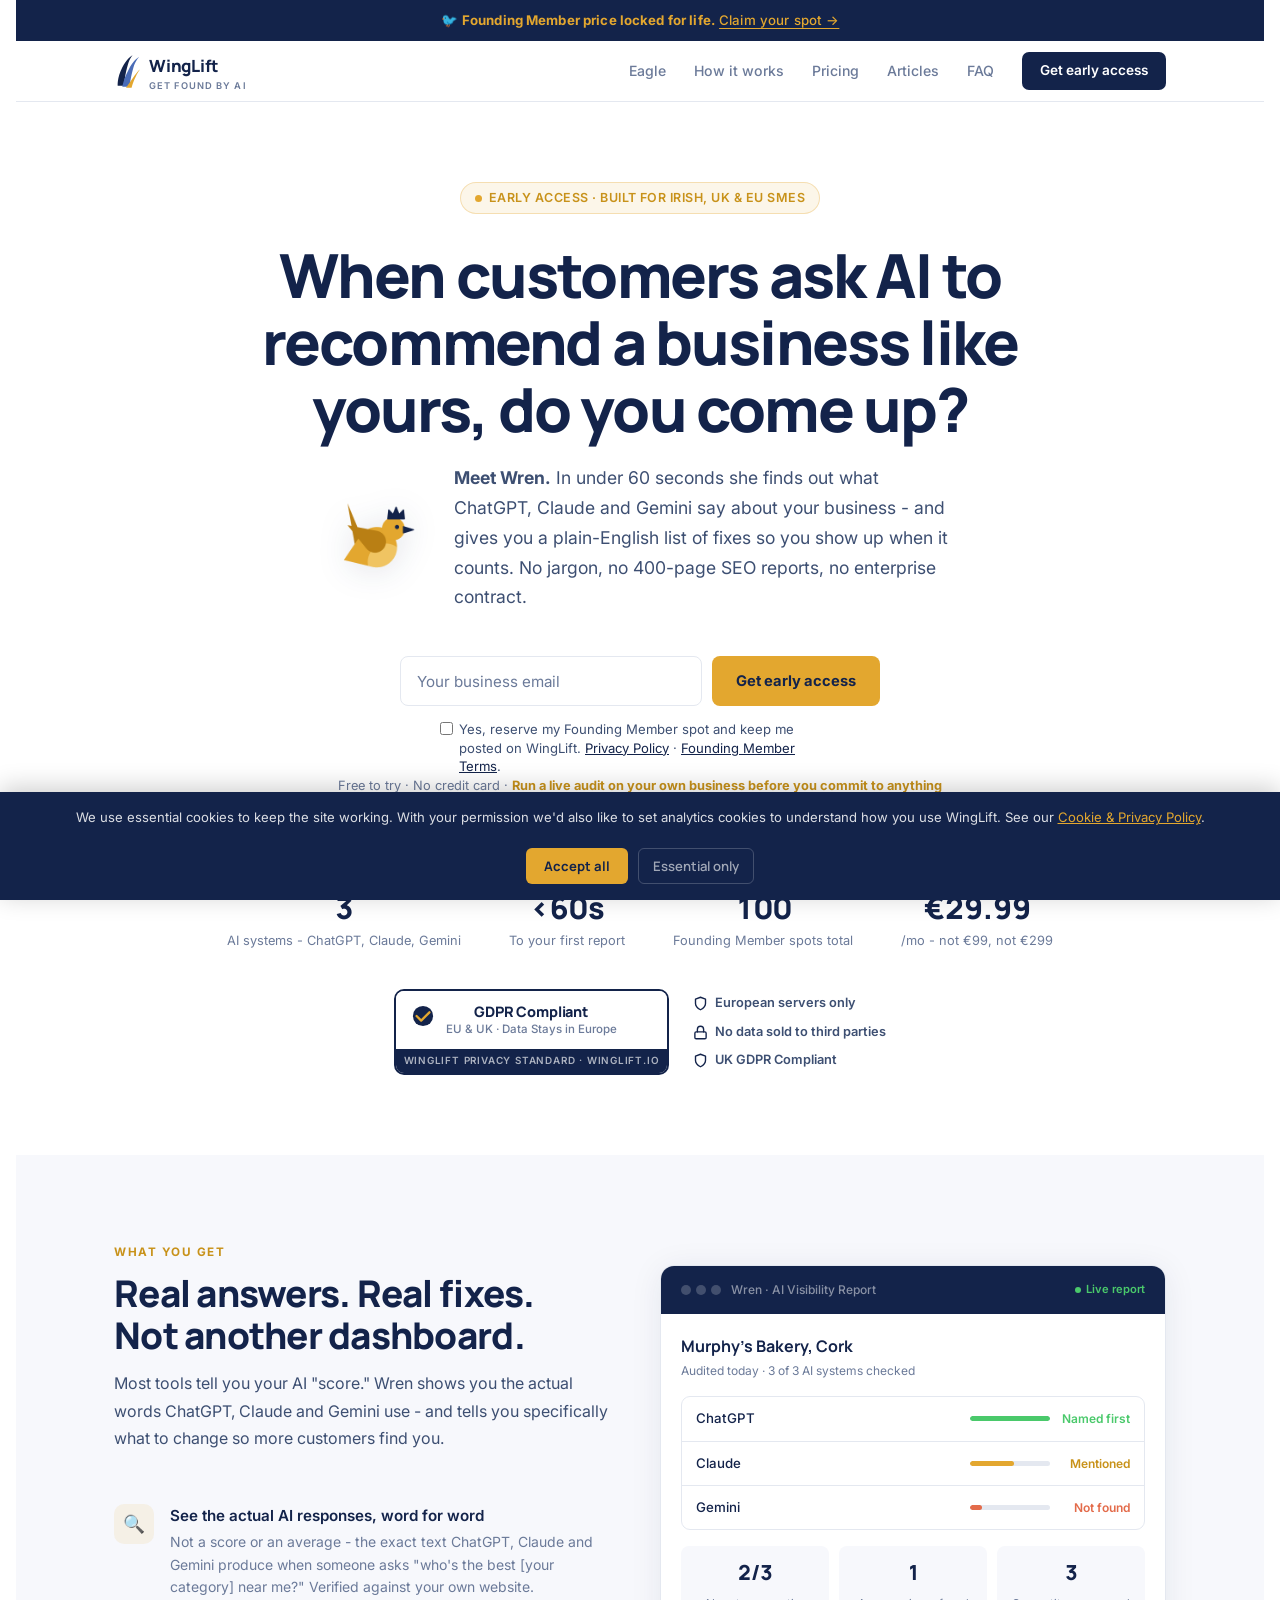
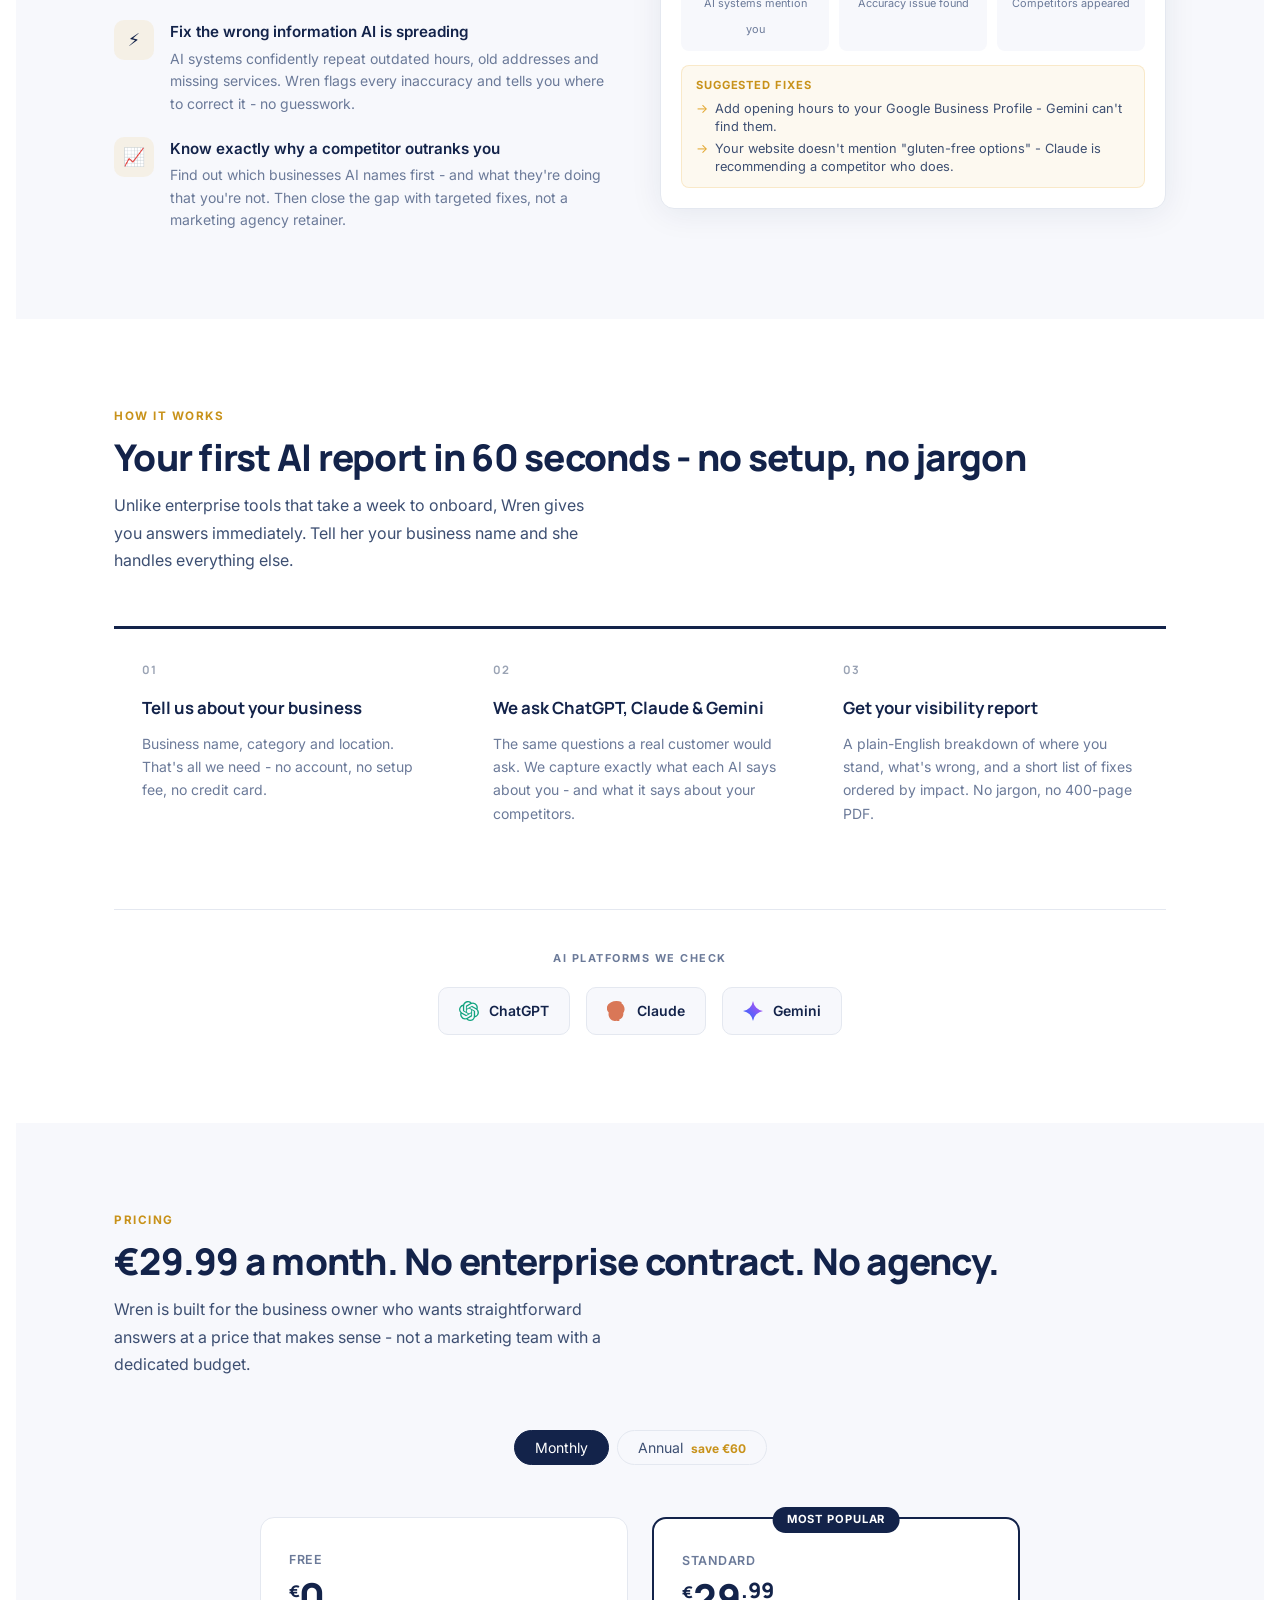
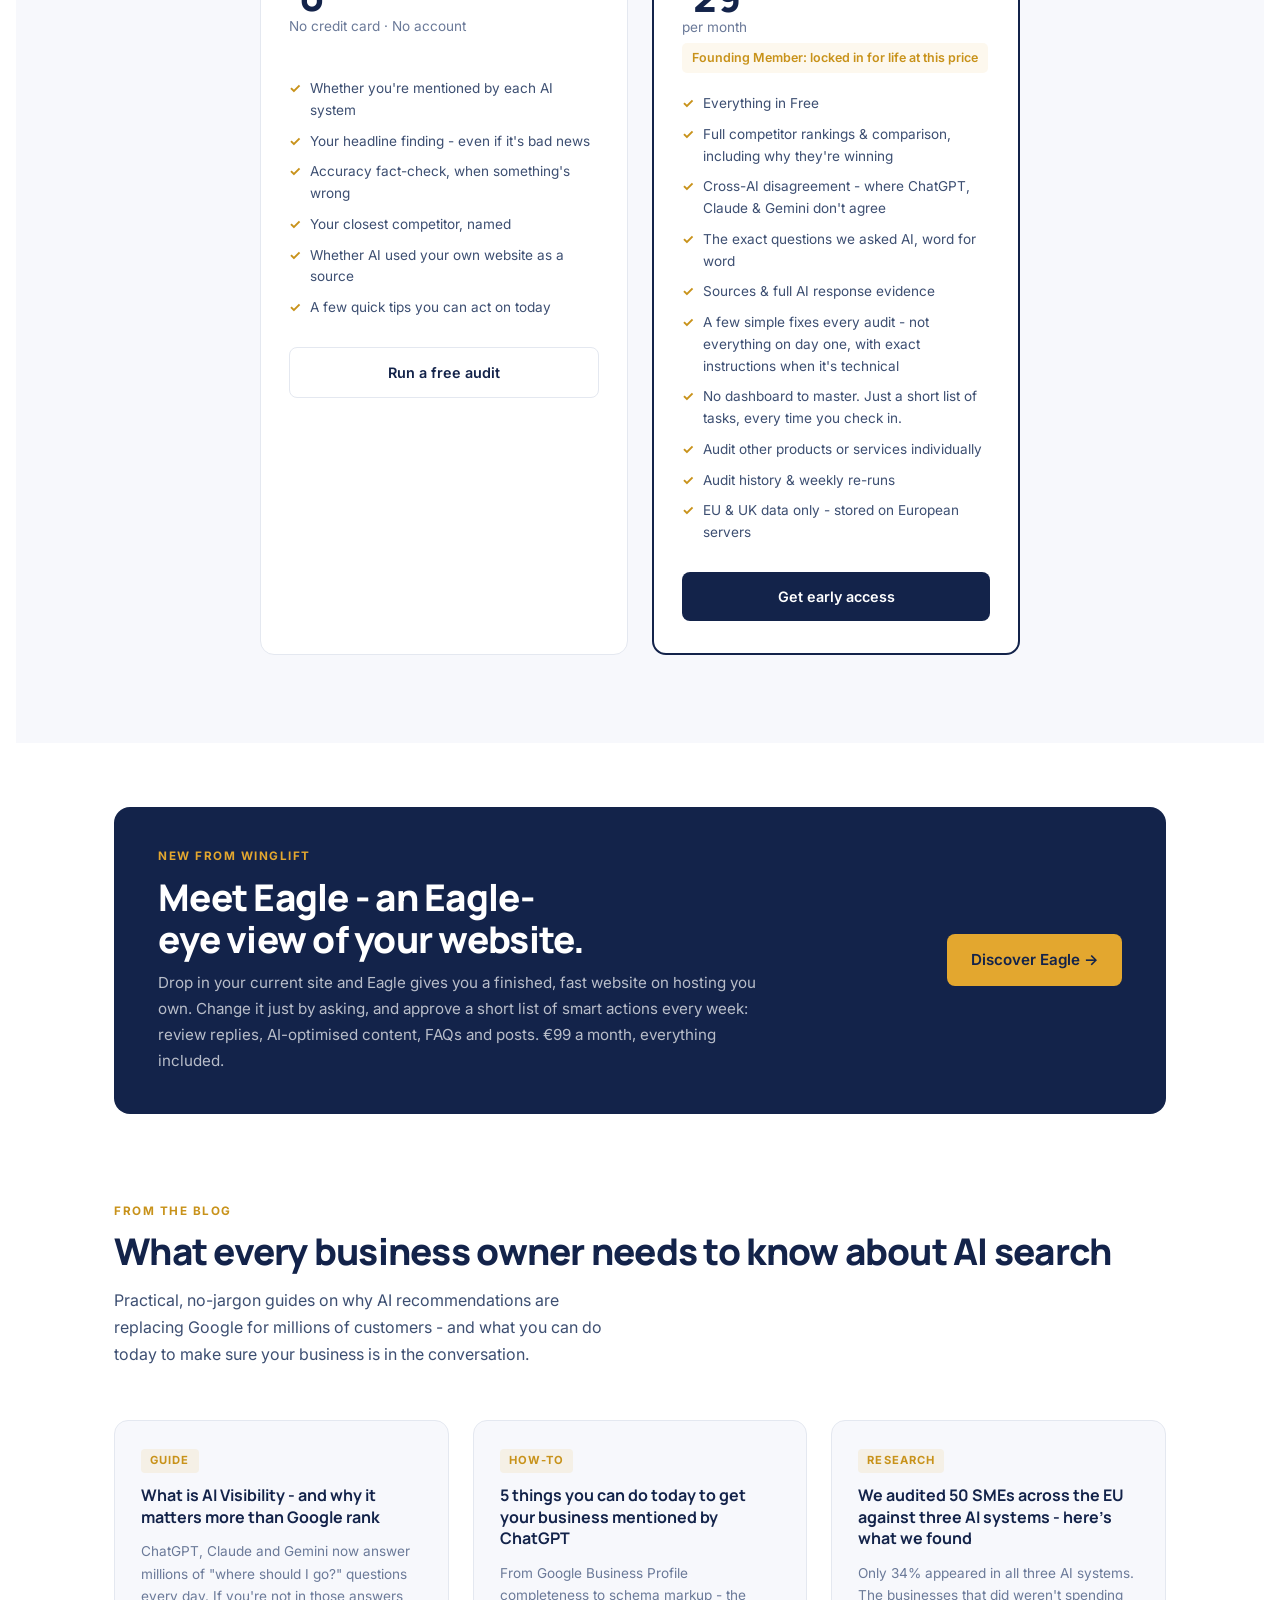
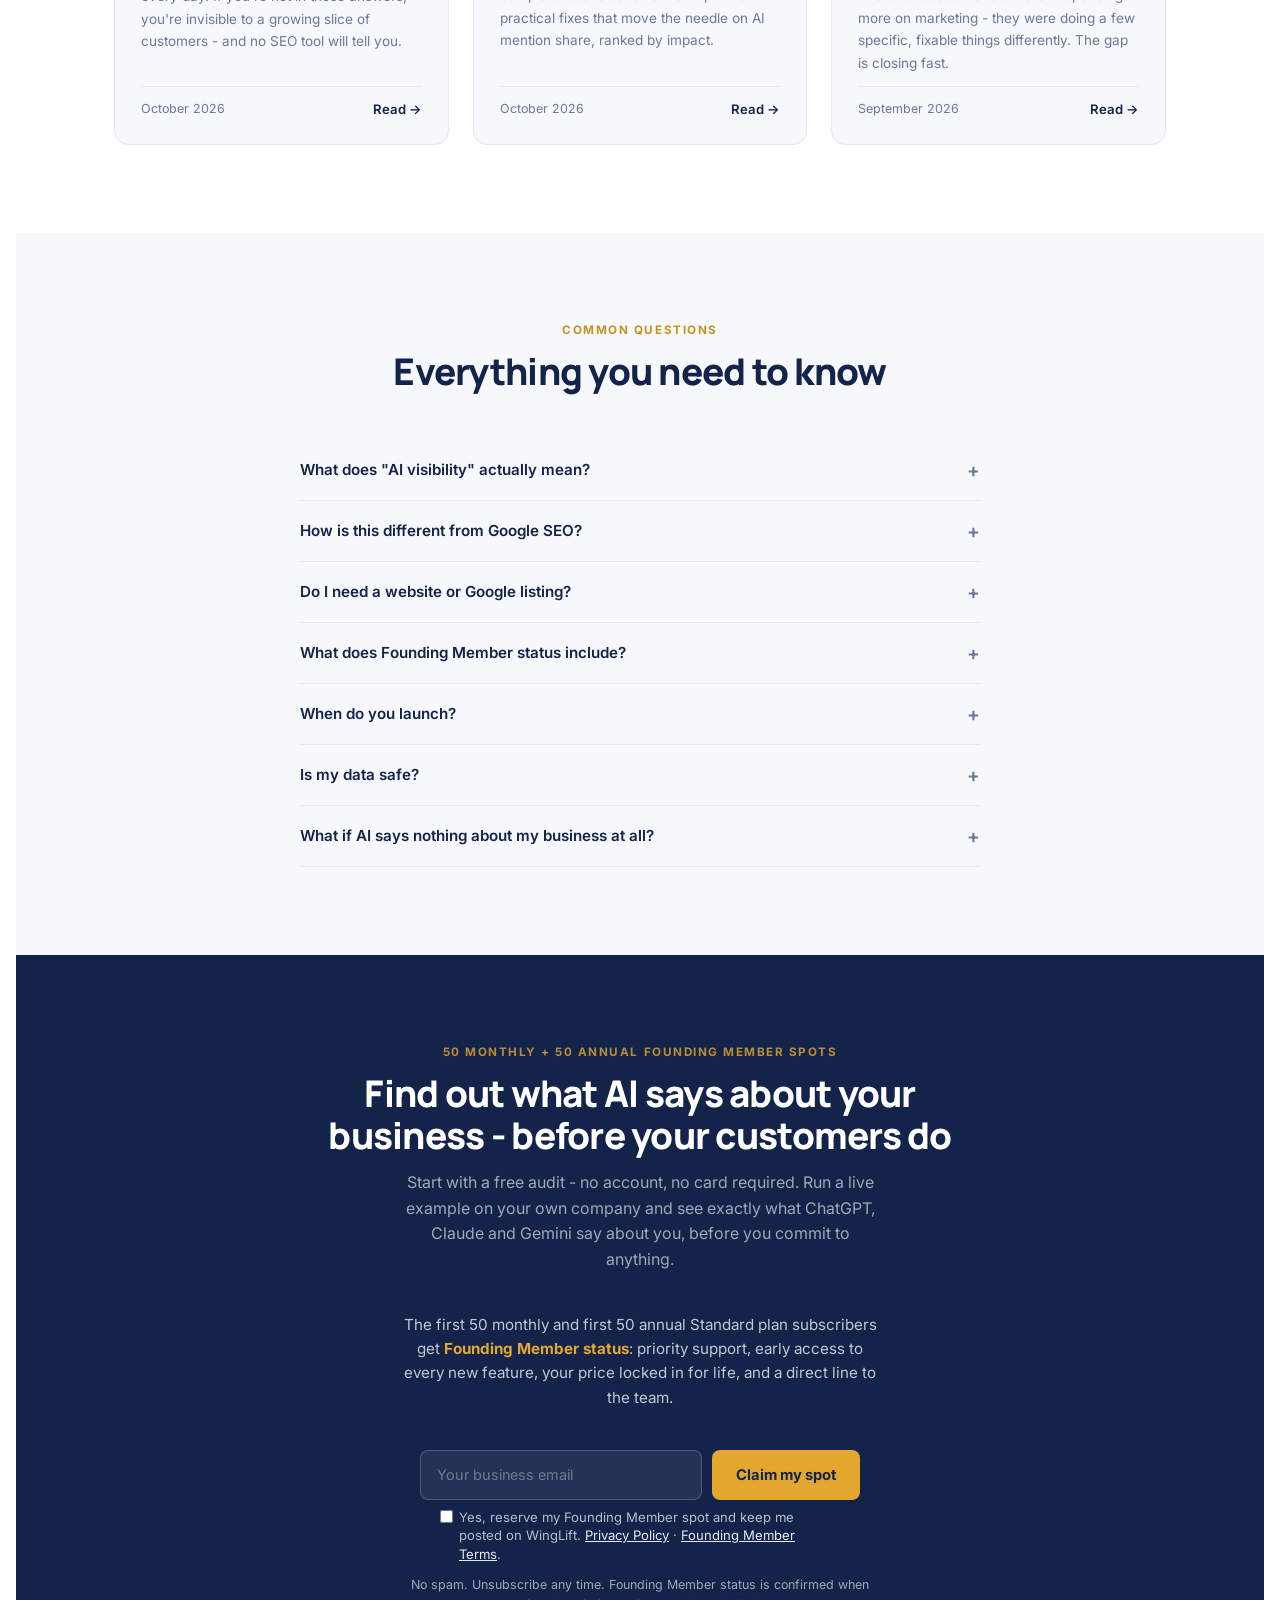
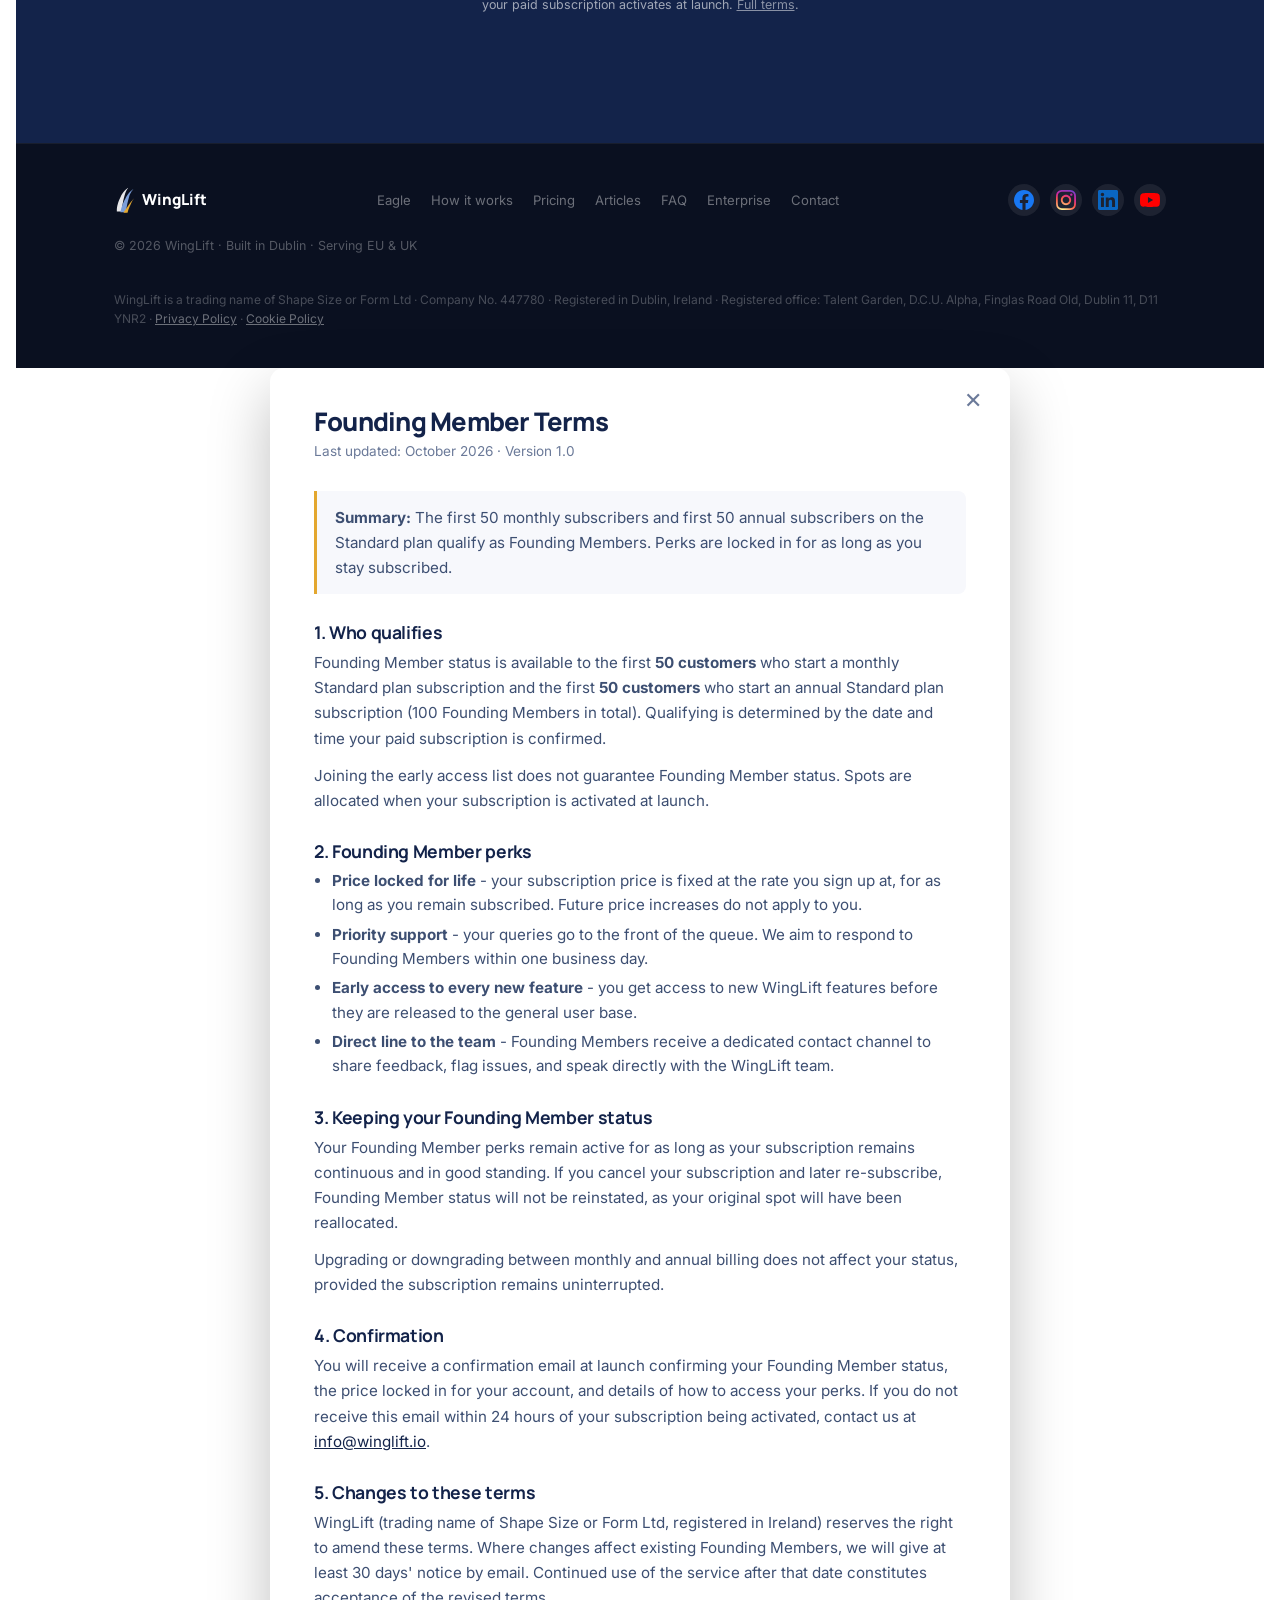
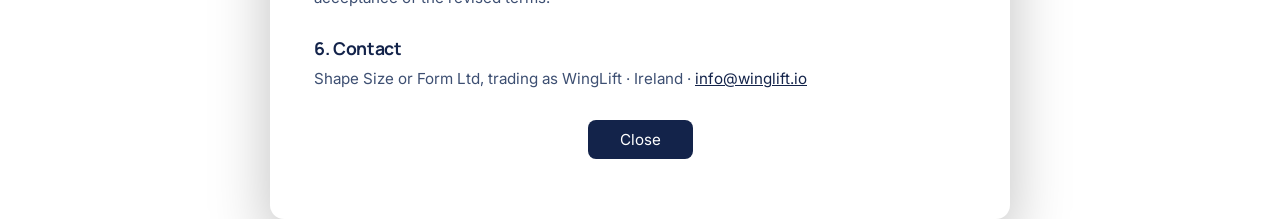
==== commit 60abee15: "Update Eagle preview: Eagle-eye view, finished site on owner's hosting Co-Authored-By: Devin AI <158" ====
--- a/site-preview/index.html
+++ b/site-preview/index.html
@@ -1407,8 +1407,8 @@
     <a href="/site-preview/eagle" class="eagle-band">
       <div>
         <span class="eagle-kicker">New from WingLift</span>
-        <h2>Meet Eagle - your website, your code, your dashboard.</h2>
-        <p>Eagle turns Wren's findings into approved fixes: website edits, FAQs, review replies and social posts, published on the site you already have. Your developer works for you again. €99 a month, everything included.</p>
+        <h2>Meet Eagle - an Eagle-eye view of your website.</h2>
+        <p>Drop in your current site and Eagle gives you a finished, fast website on hosting you own. Change it just by asking, and approve a short list of smart actions every week: review replies, AI-optimised content, FAQs and posts. €99 a month, everything included.</p>
       </div>
       <span class="eagle-btn">Discover Eagle &rarr;</span>
     </a>
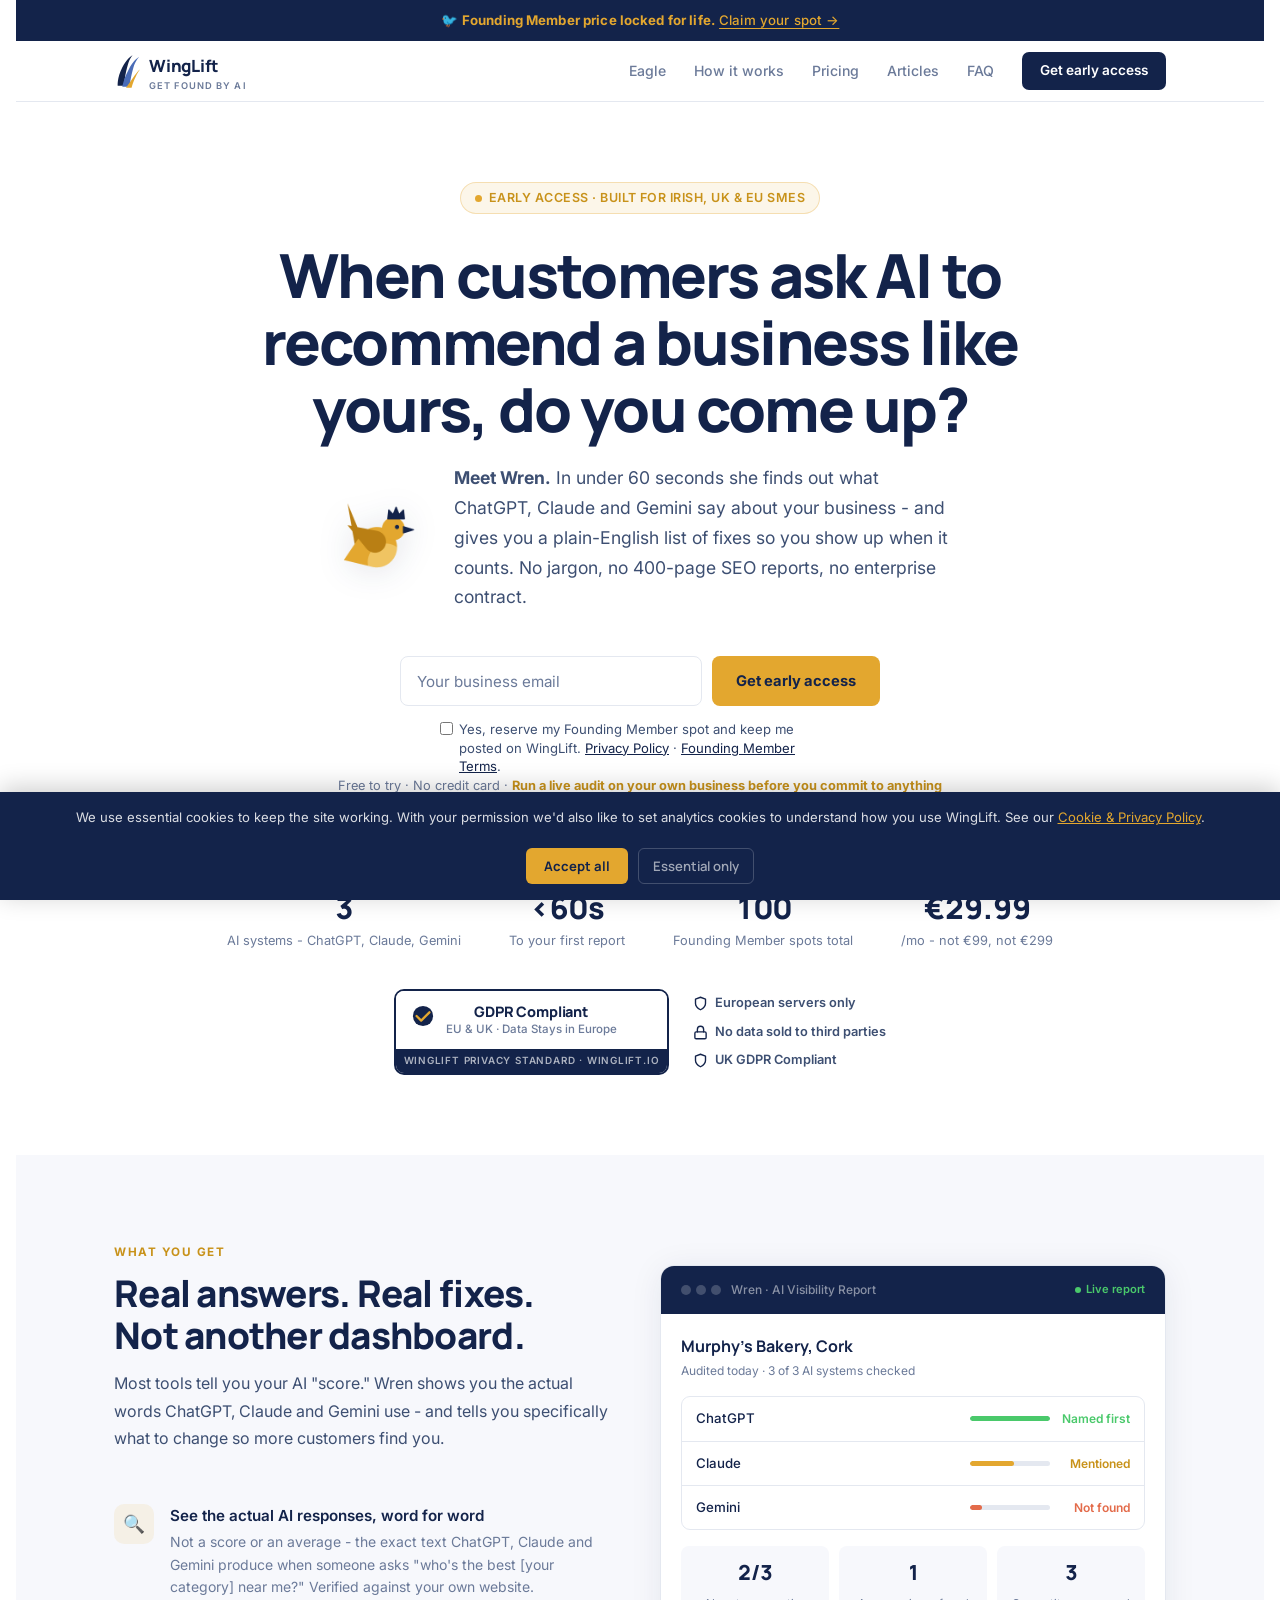
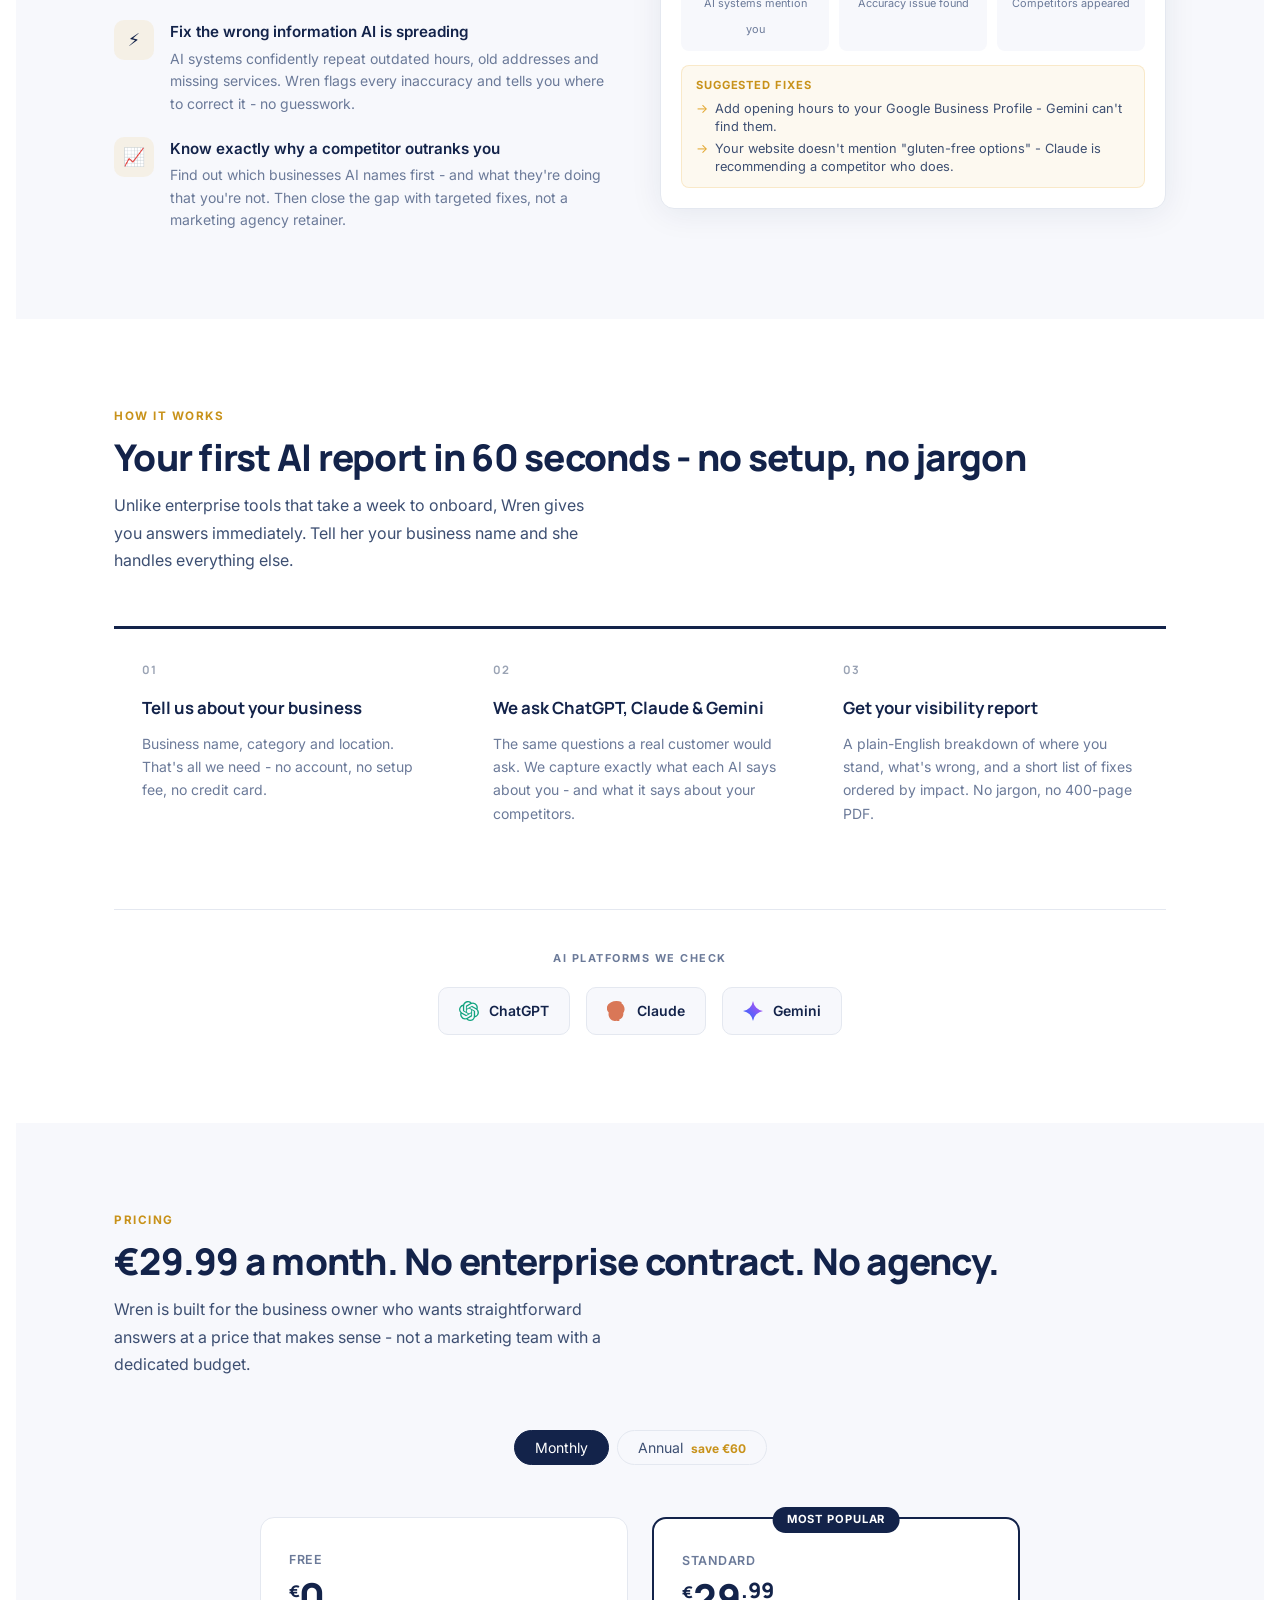
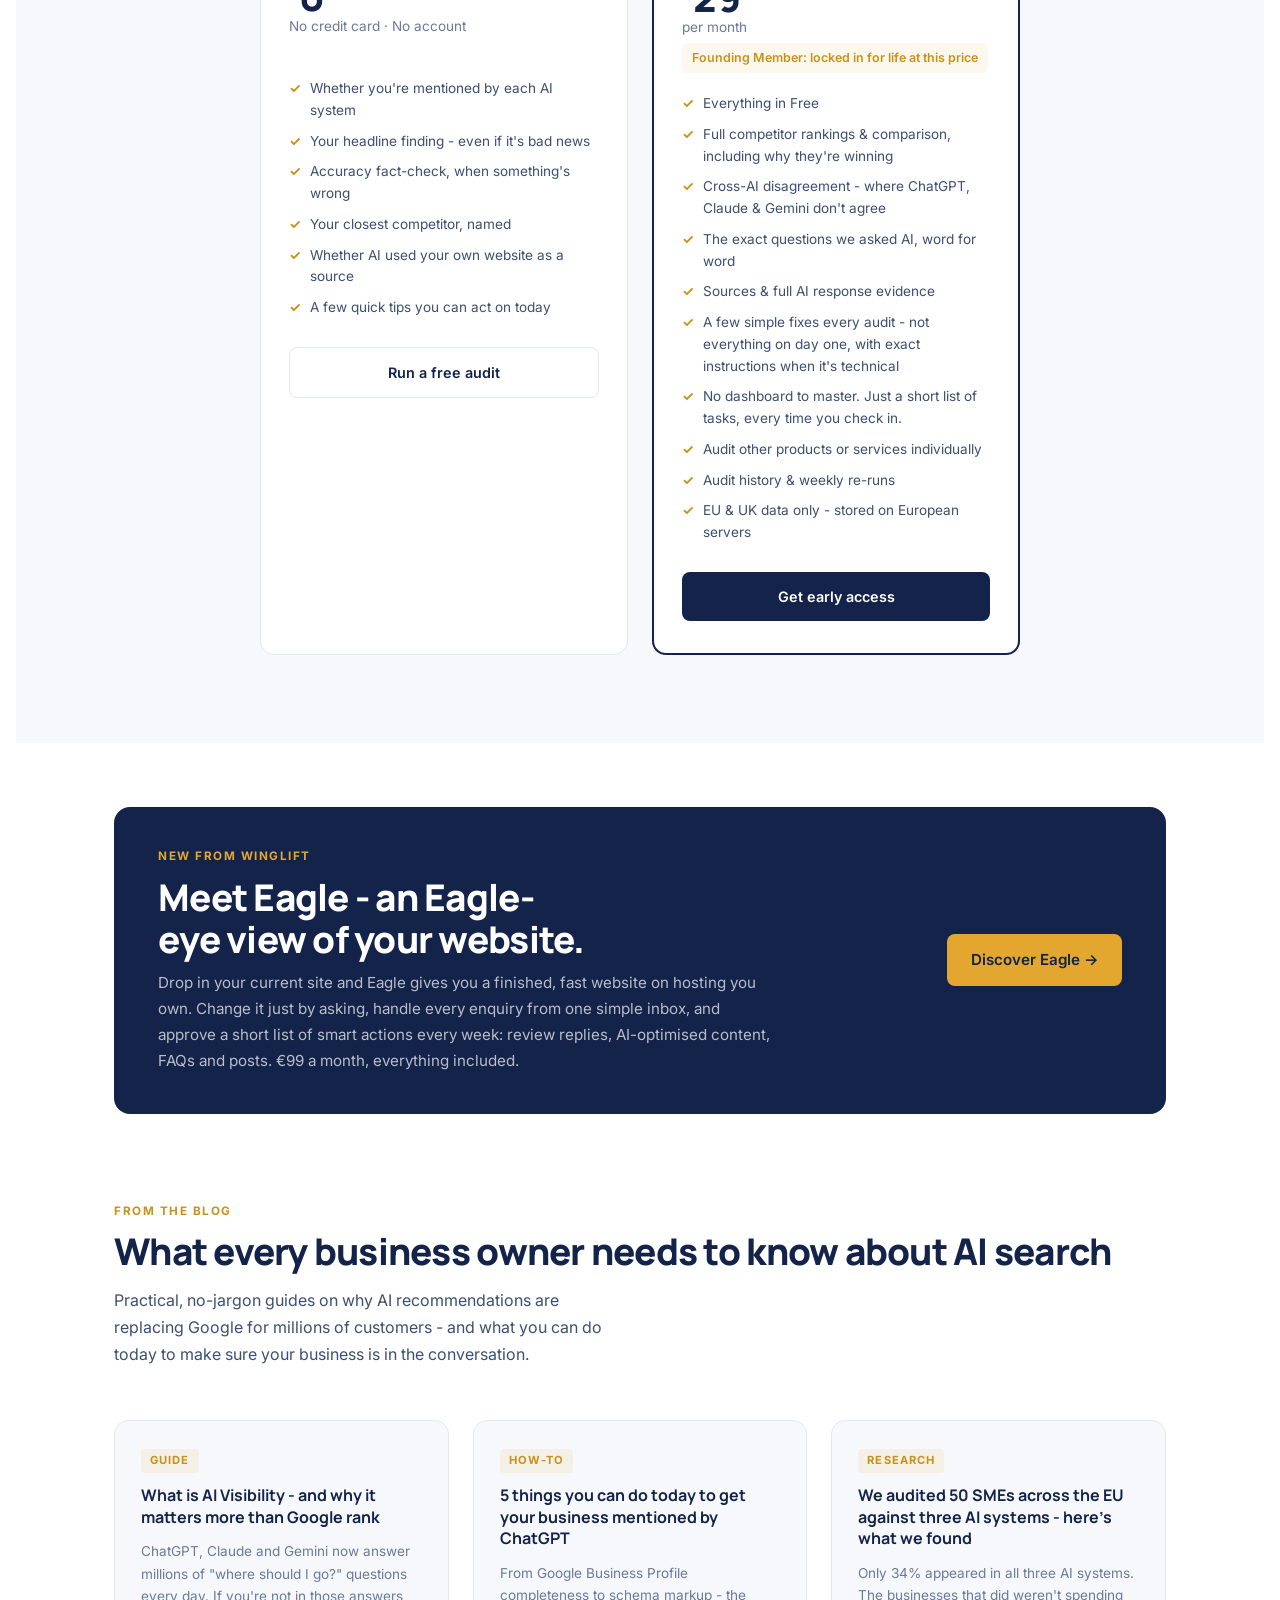
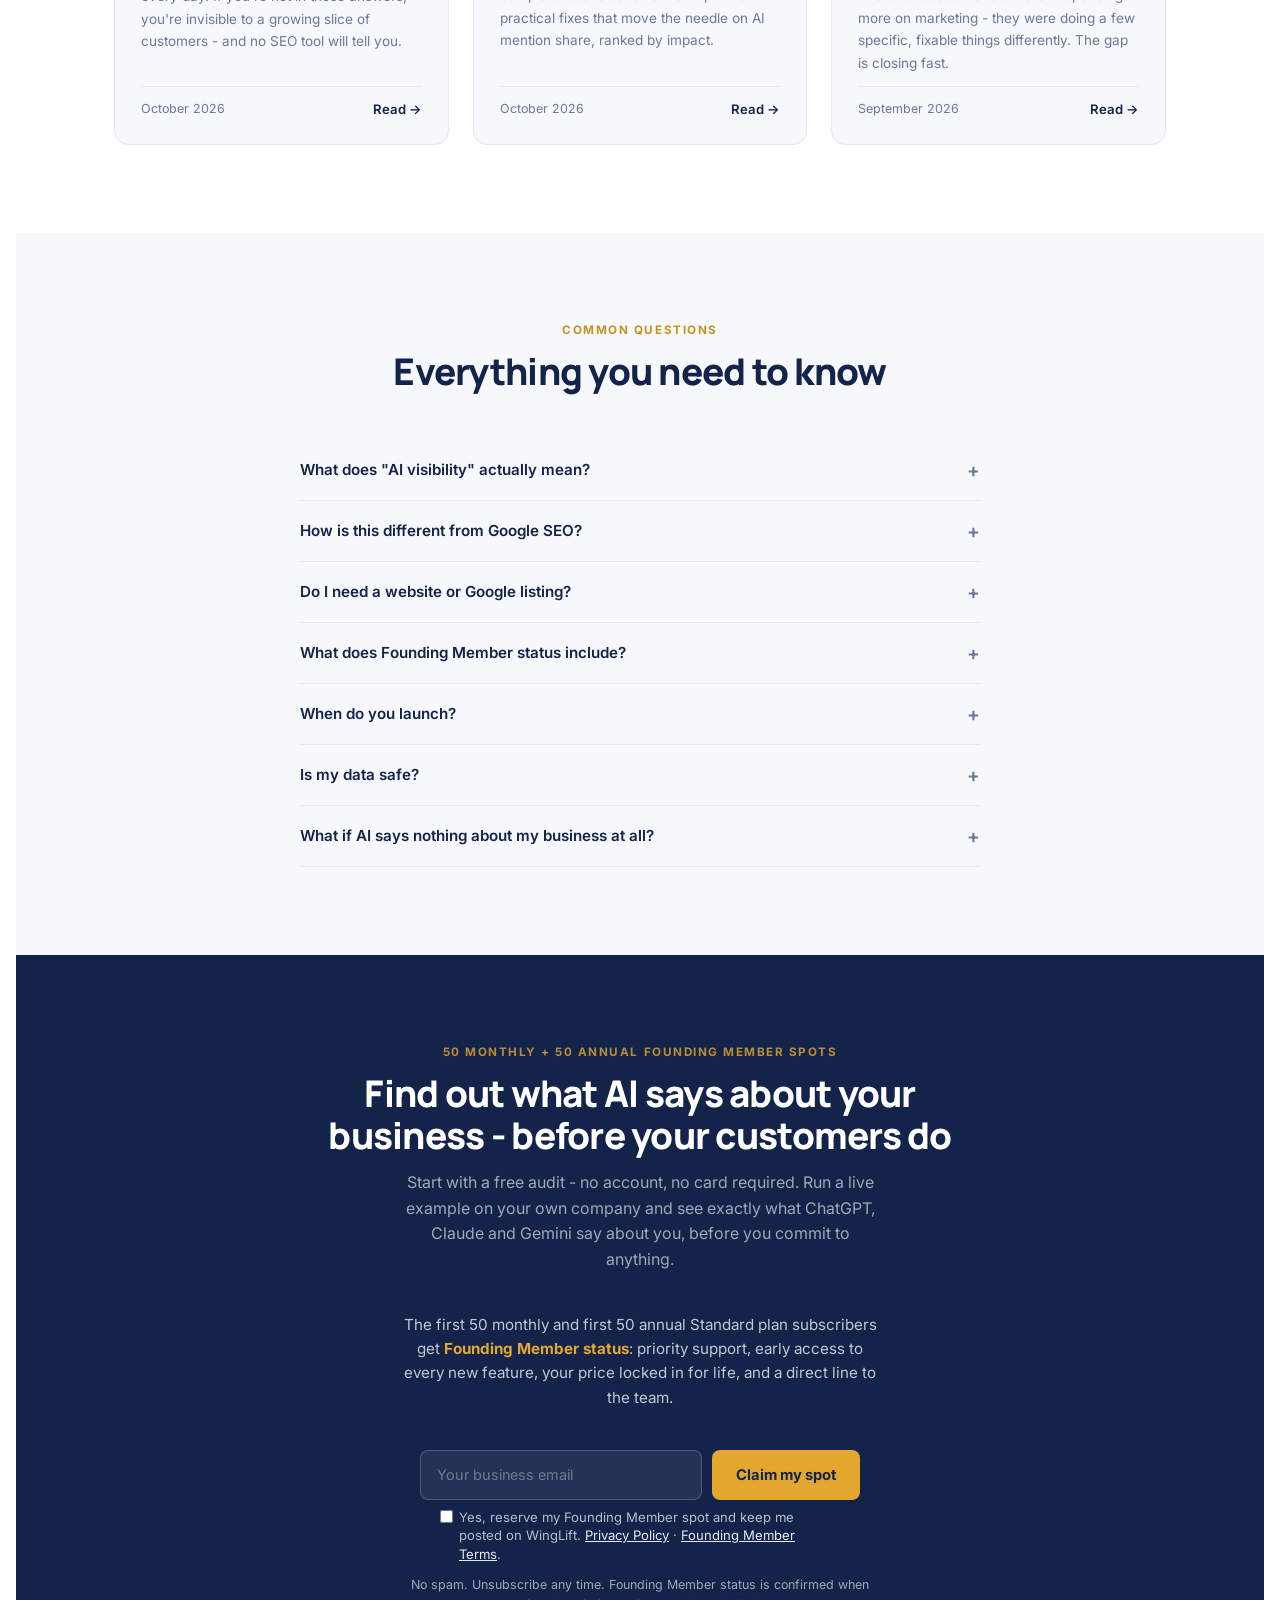
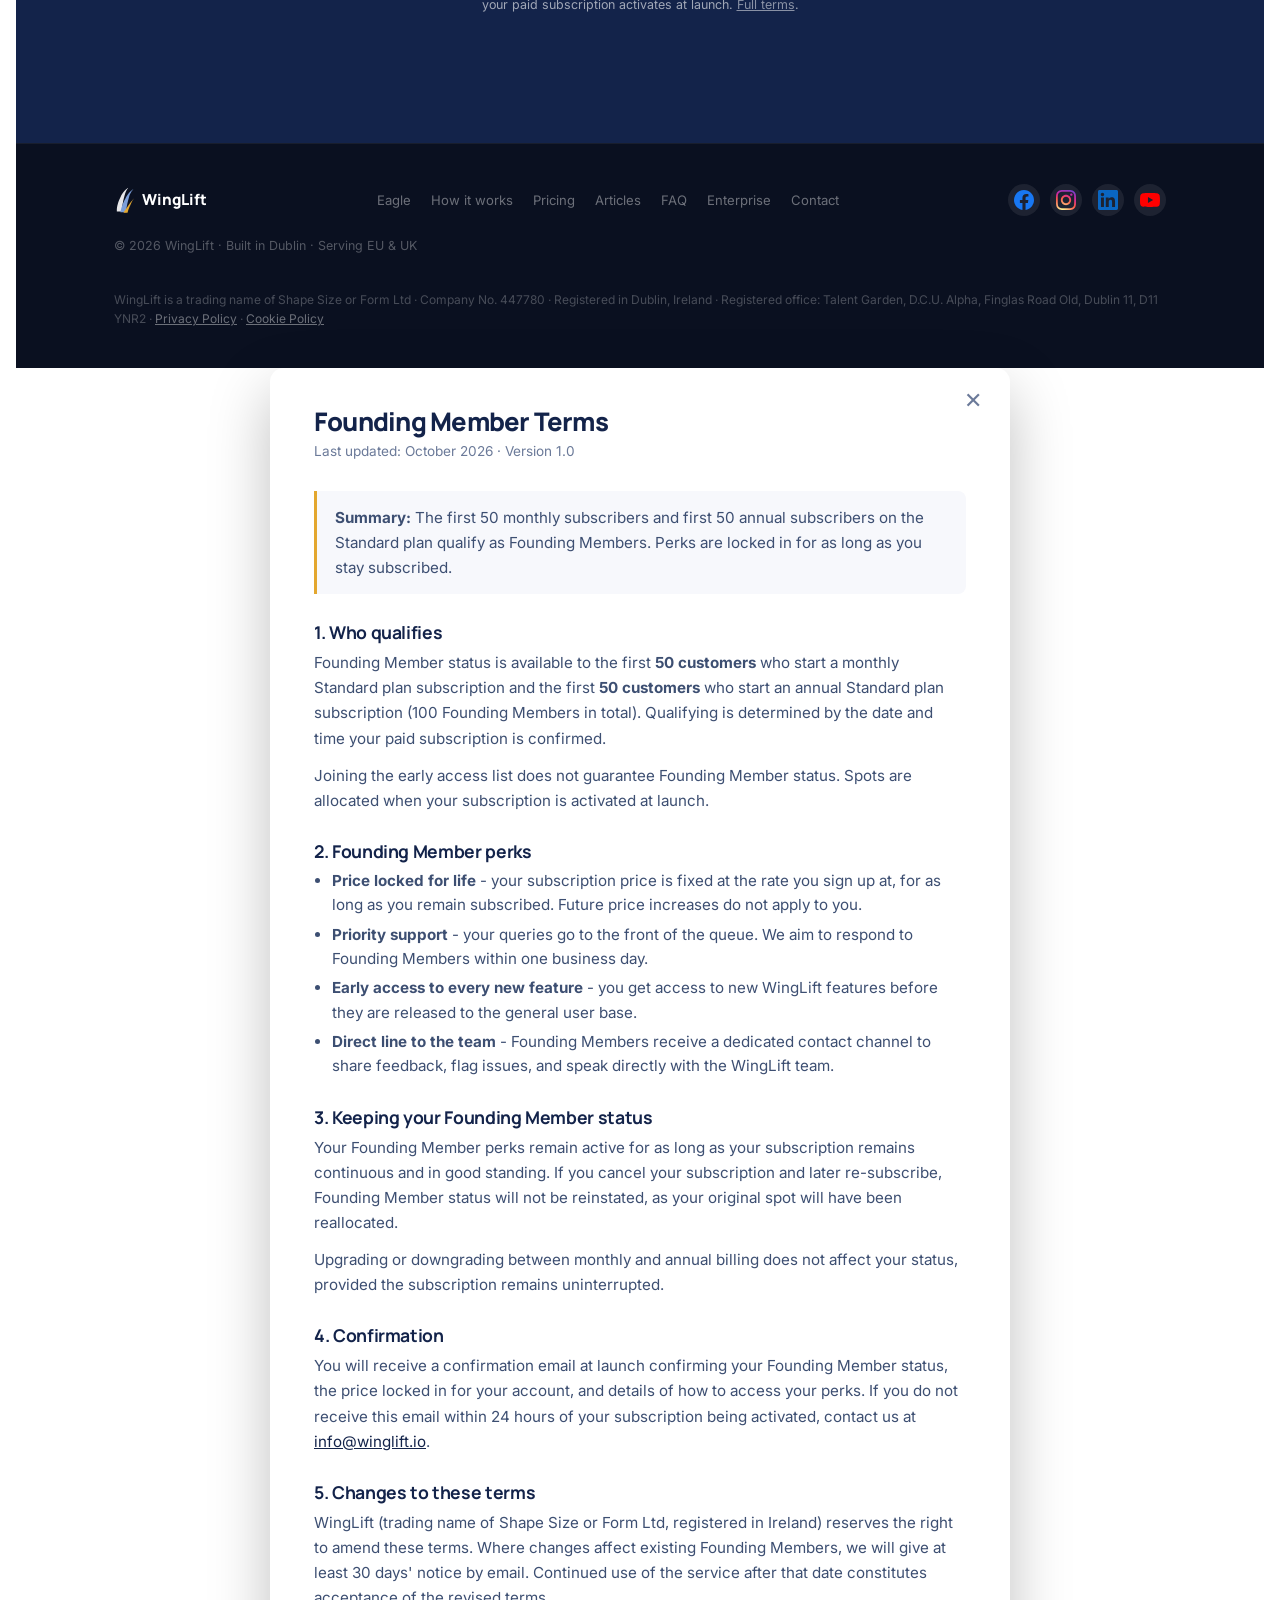
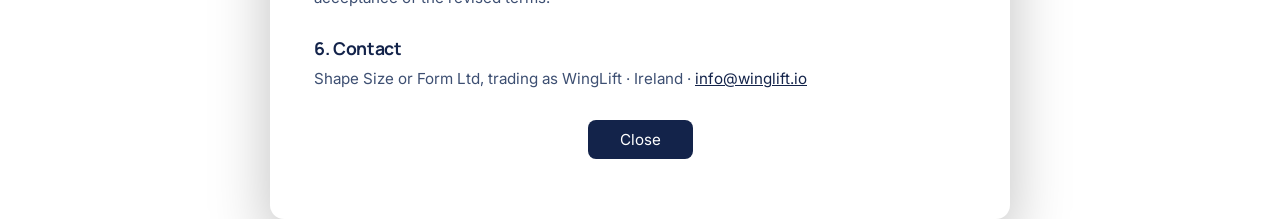
==== commit f8b4453f: "Eagle preview: leads and enquiries inbox, simplicity promise Co-Authored-By: Devin AI <158243242+dev" ====
--- a/site-preview/index.html
+++ b/site-preview/index.html
@@ -1408,7 +1408,7 @@
       <div>
         <span class="eagle-kicker">New from WingLift</span>
         <h2>Meet Eagle - an Eagle-eye view of your website.</h2>
-        <p>Drop in your current site and Eagle gives you a finished, fast website on hosting you own. Change it just by asking, and approve a short list of smart actions every week: review replies, AI-optimised content, FAQs and posts. €99 a month, everything included.</p>
+        <p>Drop in your current site and Eagle gives you a finished, fast website on hosting you own. Change it just by asking, handle every enquiry from one simple inbox, and approve a short list of smart actions every week: review replies, AI-optimised content, FAQs and posts. €99 a month, everything included.</p>
       </div>
       <span class="eagle-btn">Discover Eagle &rarr;</span>
     </a>
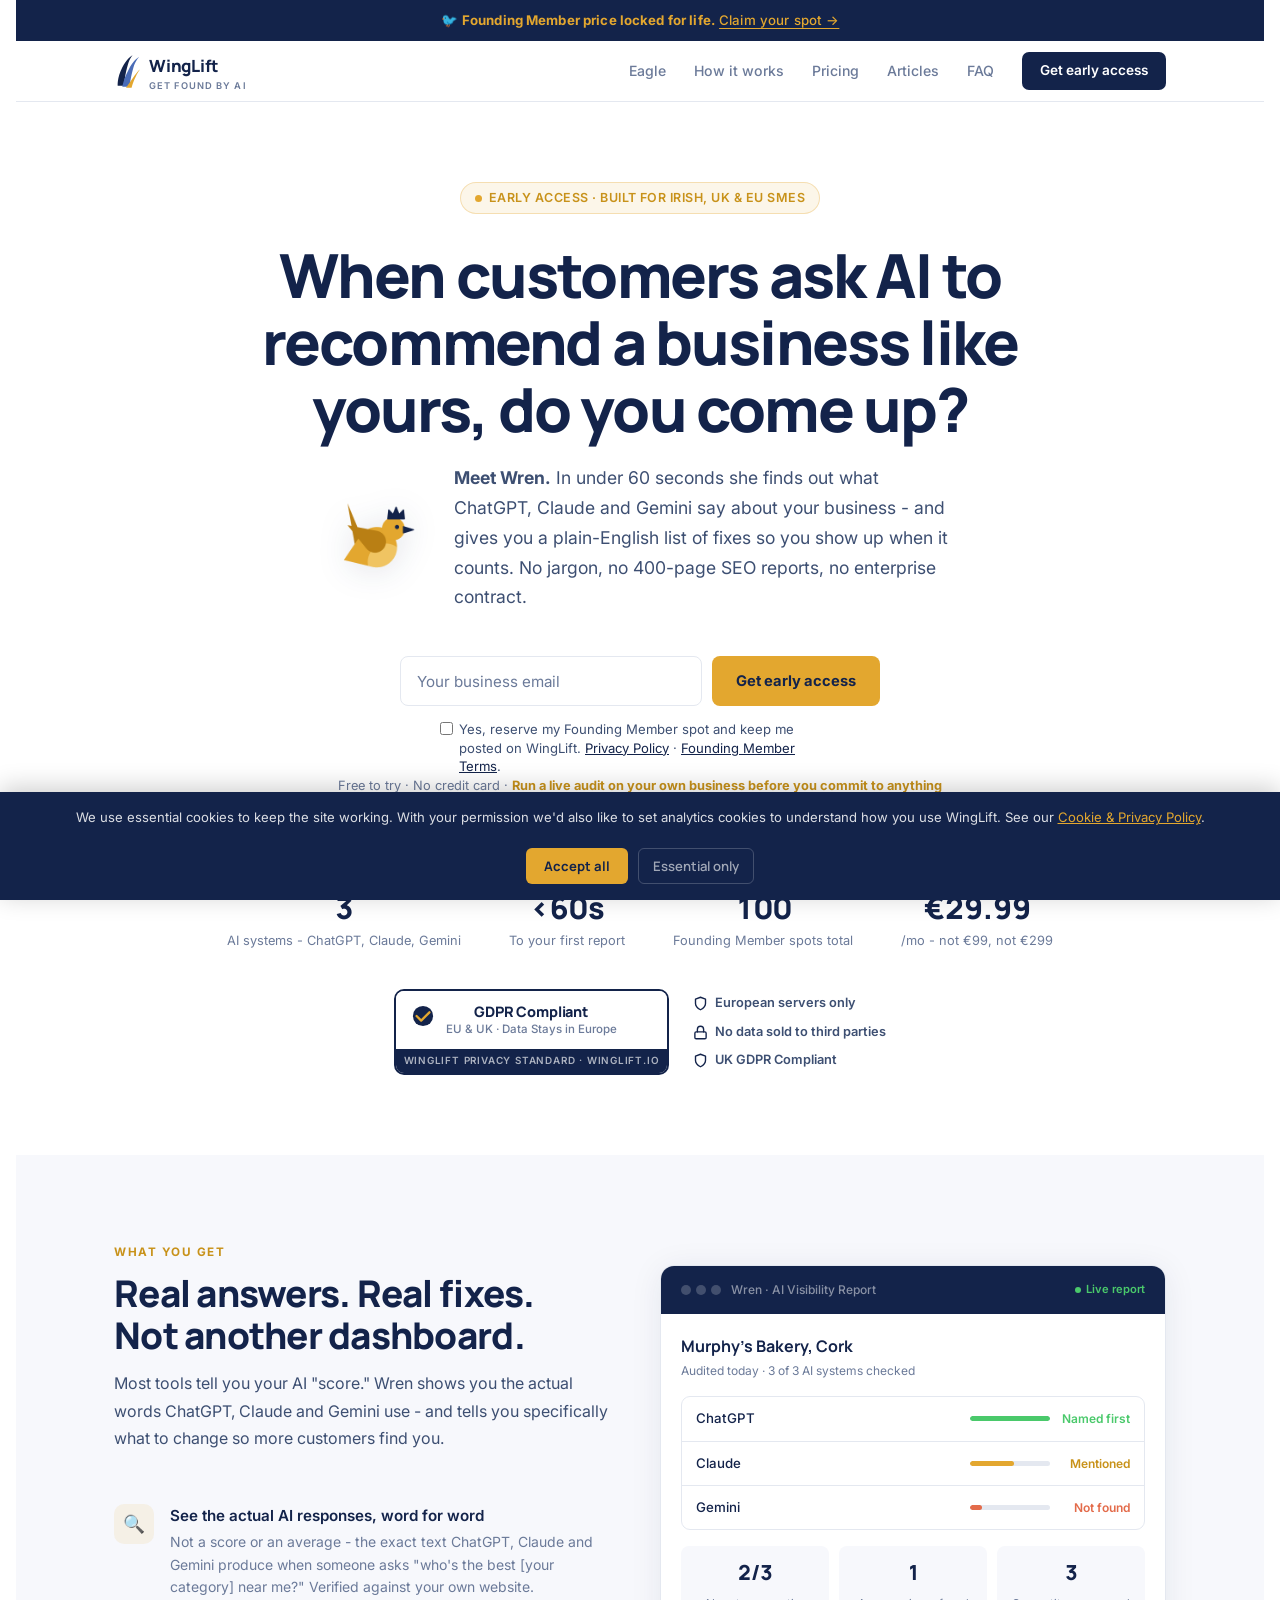
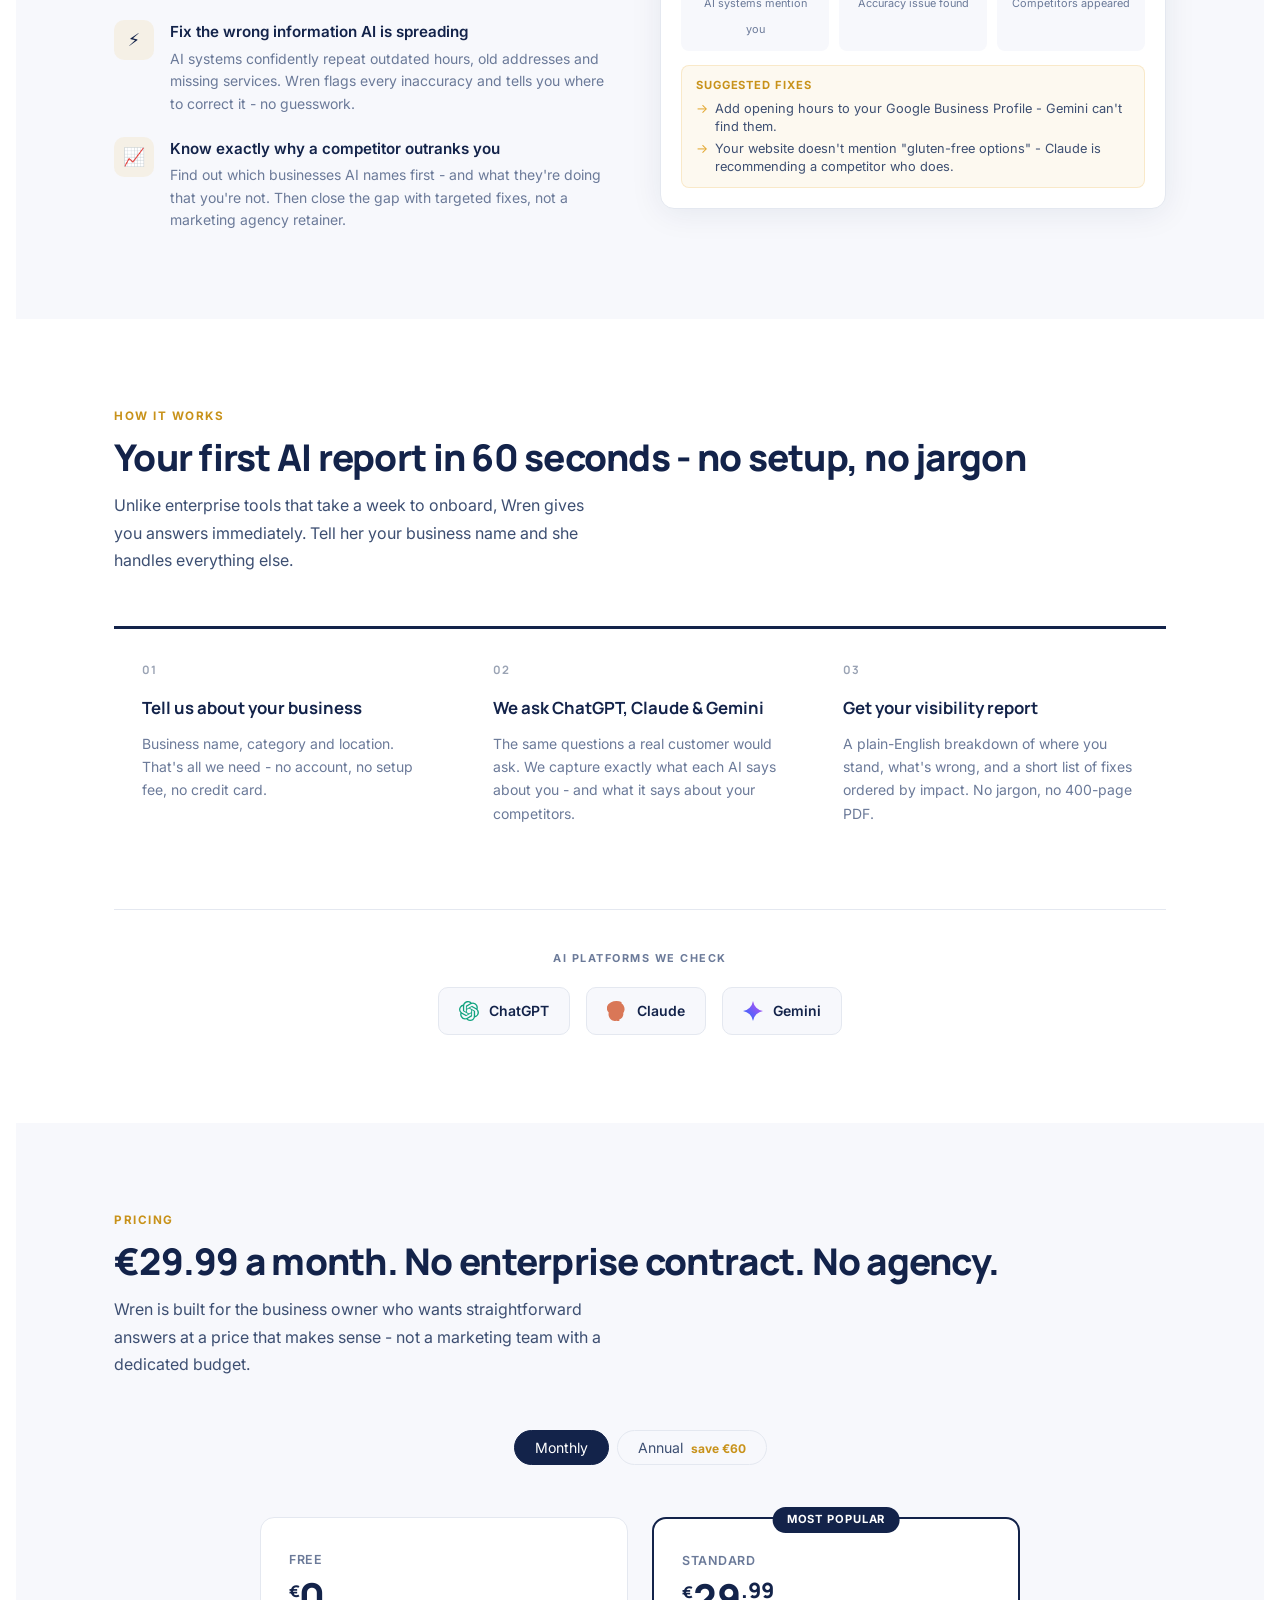
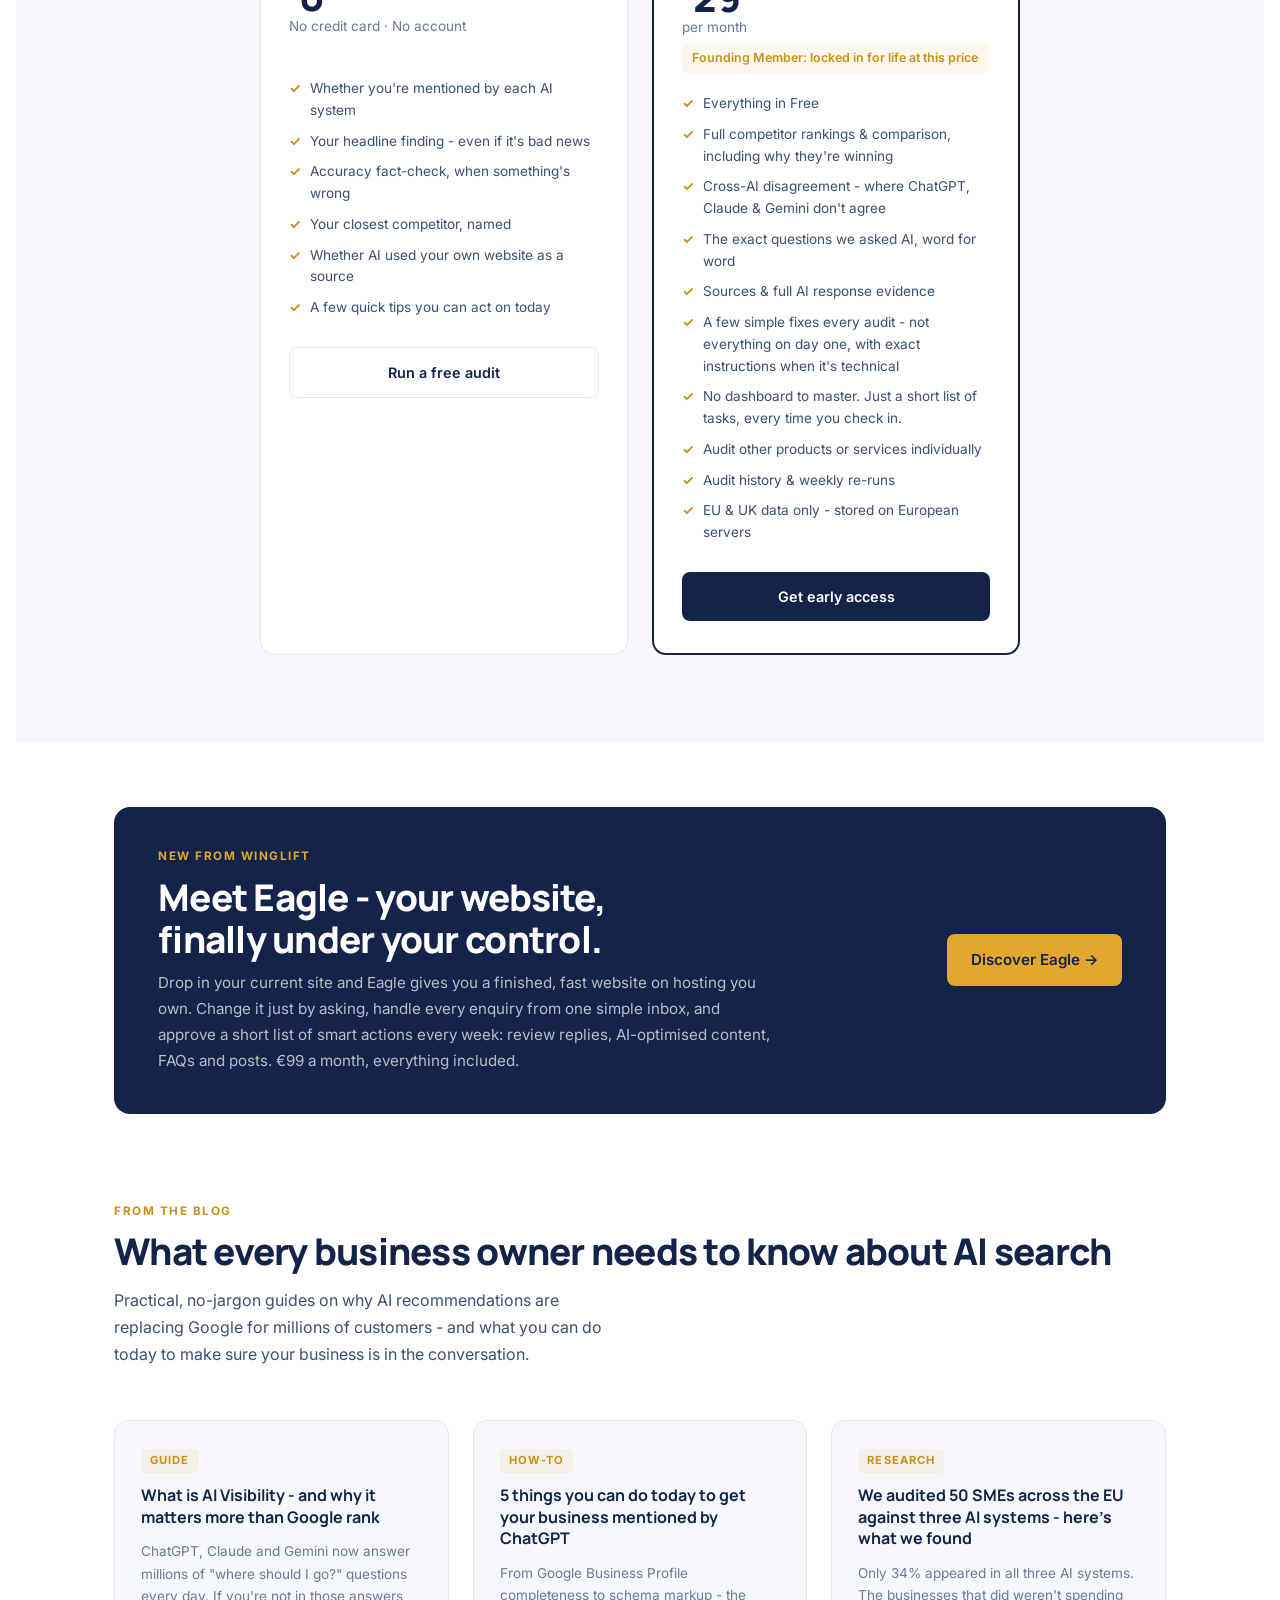
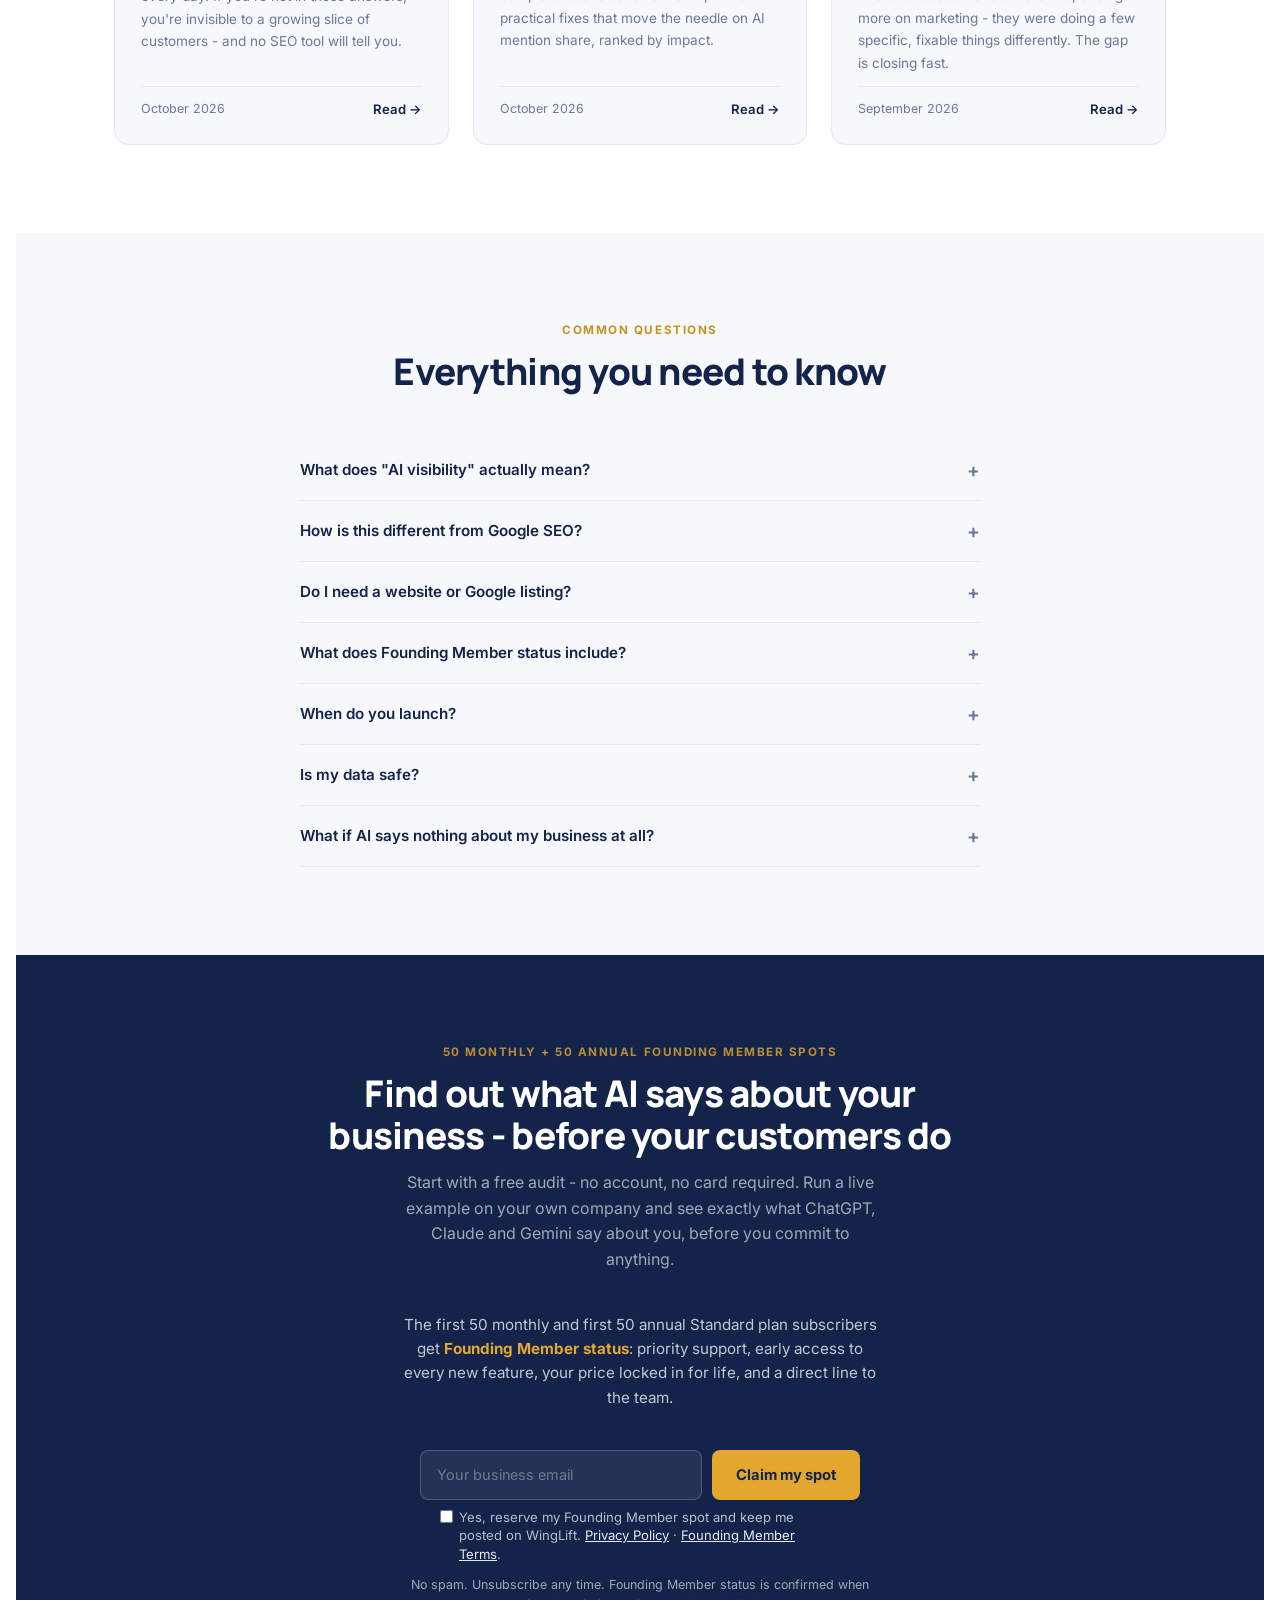
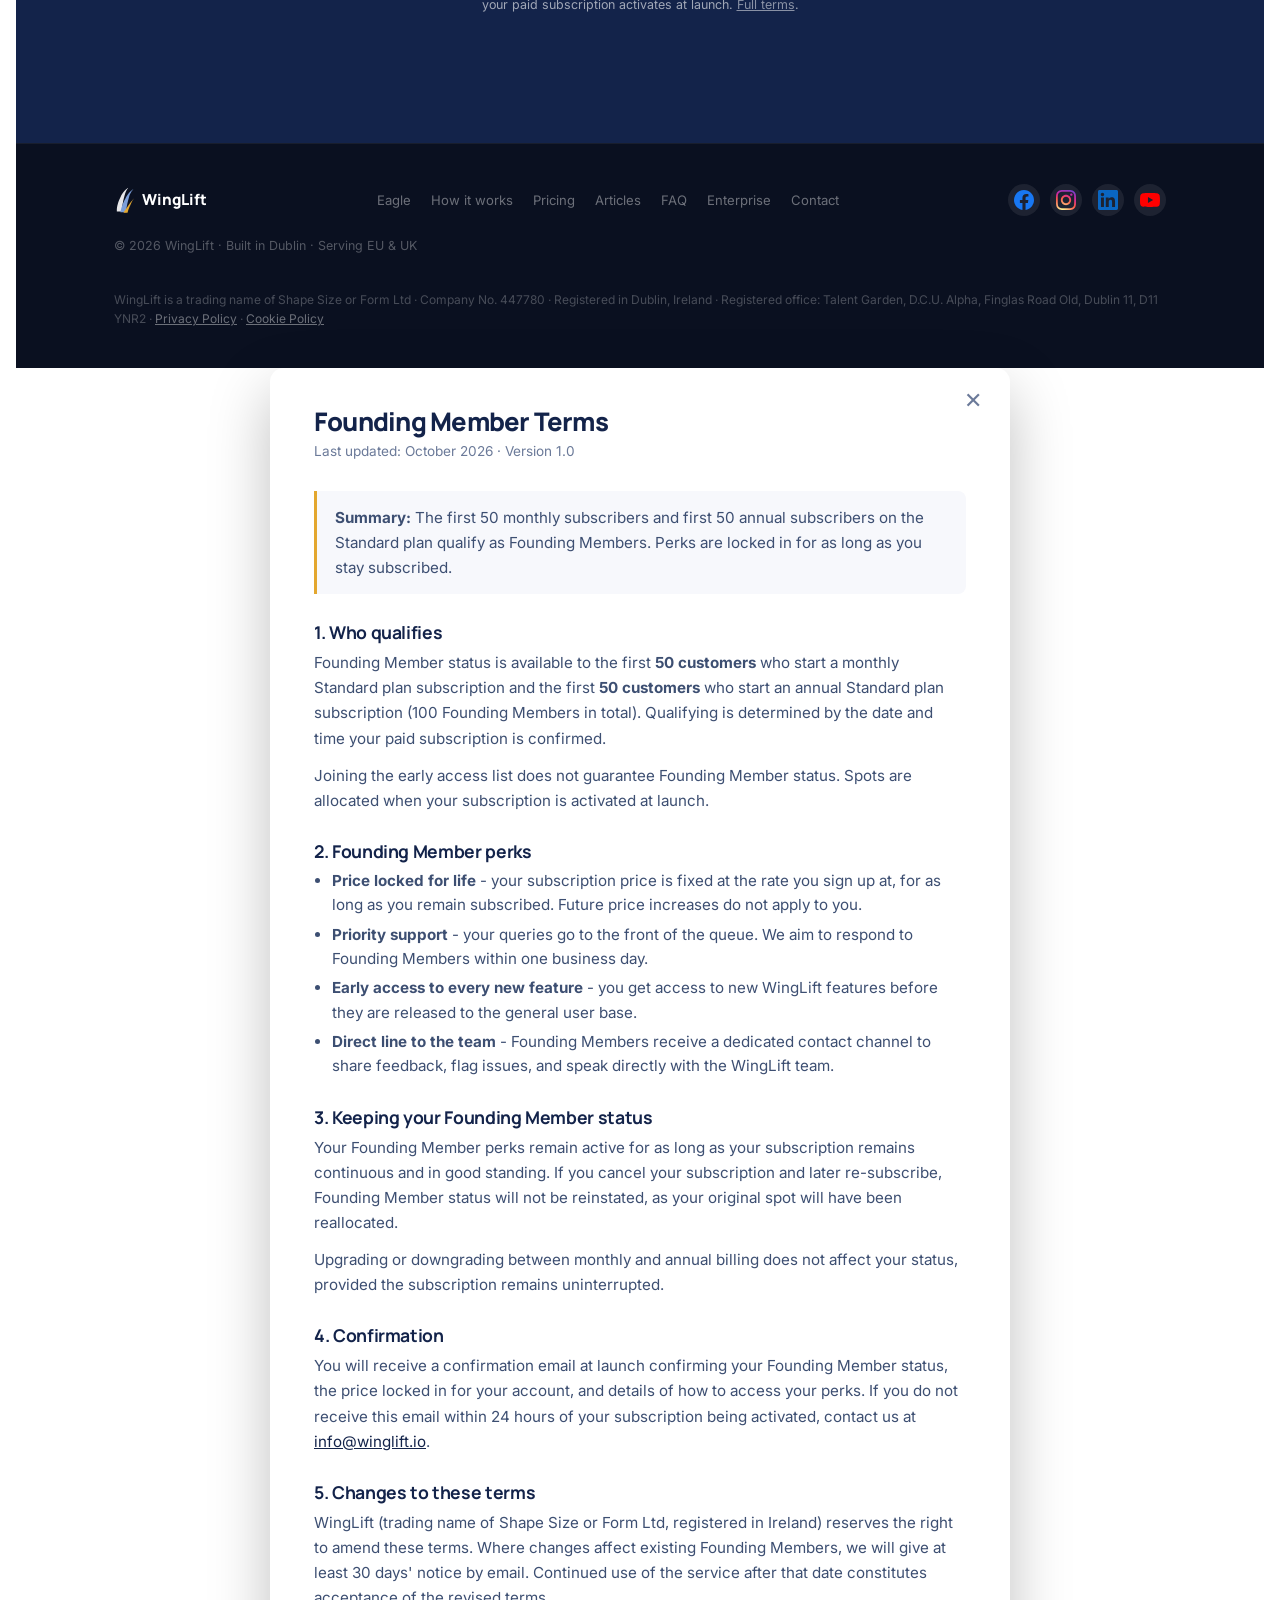
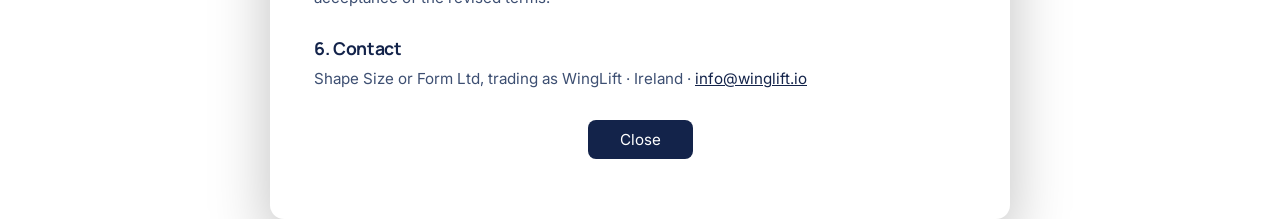
==== commit c44767e7: "Preview: Eagle page 'finally under your control' update Co-Authored-By: Devin AI <158243242+devin-ai" ====
--- a/site-preview/index.html
+++ b/site-preview/index.html
@@ -1407,7 +1407,7 @@
     <a href="/site-preview/eagle" class="eagle-band">
       <div>
         <span class="eagle-kicker">New from WingLift</span>
-        <h2>Meet Eagle - an Eagle-eye view of your website.</h2>
+        <h2>Meet Eagle - your website, finally under your control.</h2>
         <p>Drop in your current site and Eagle gives you a finished, fast website on hosting you own. Change it just by asking, handle every enquiry from one simple inbox, and approve a short list of smart actions every week: review replies, AI-optimised content, FAQs and posts. €99 a month, everything included.</p>
       </div>
       <span class="eagle-btn">Discover Eagle &rarr;</span>
